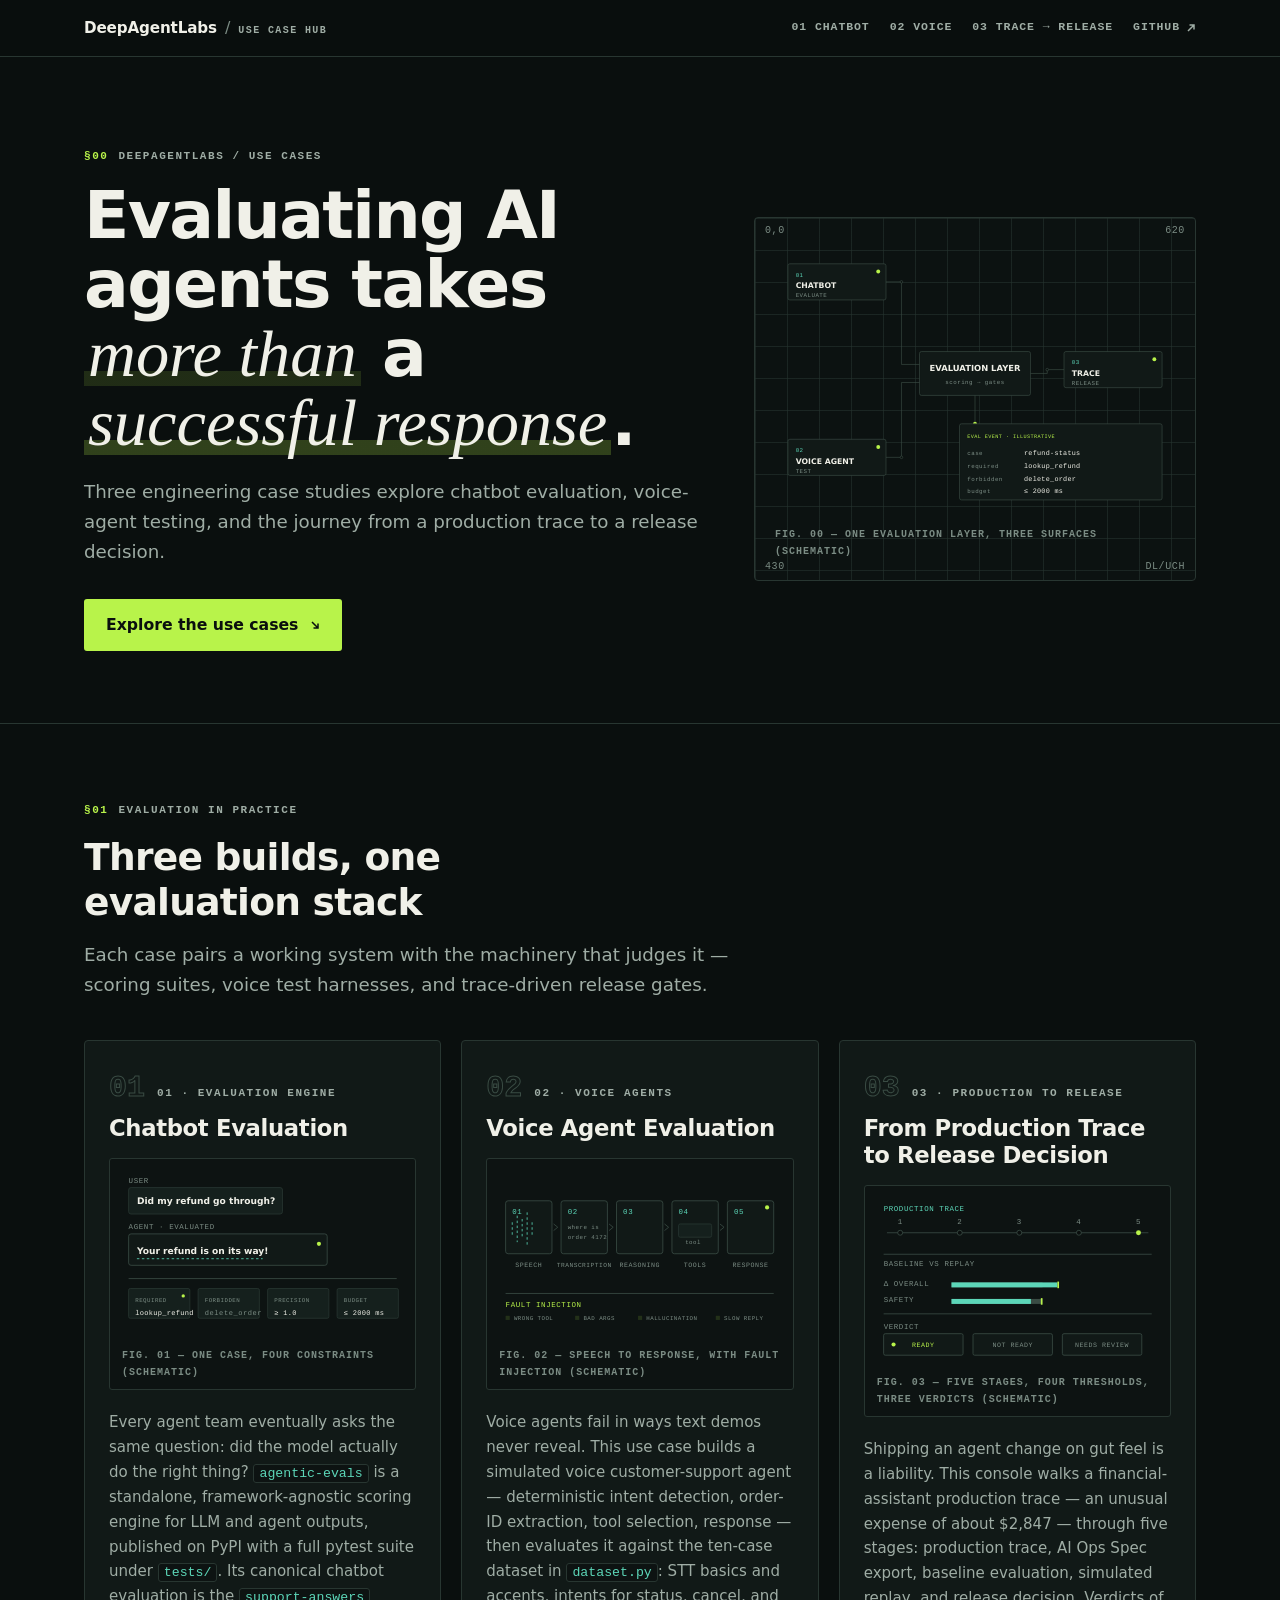
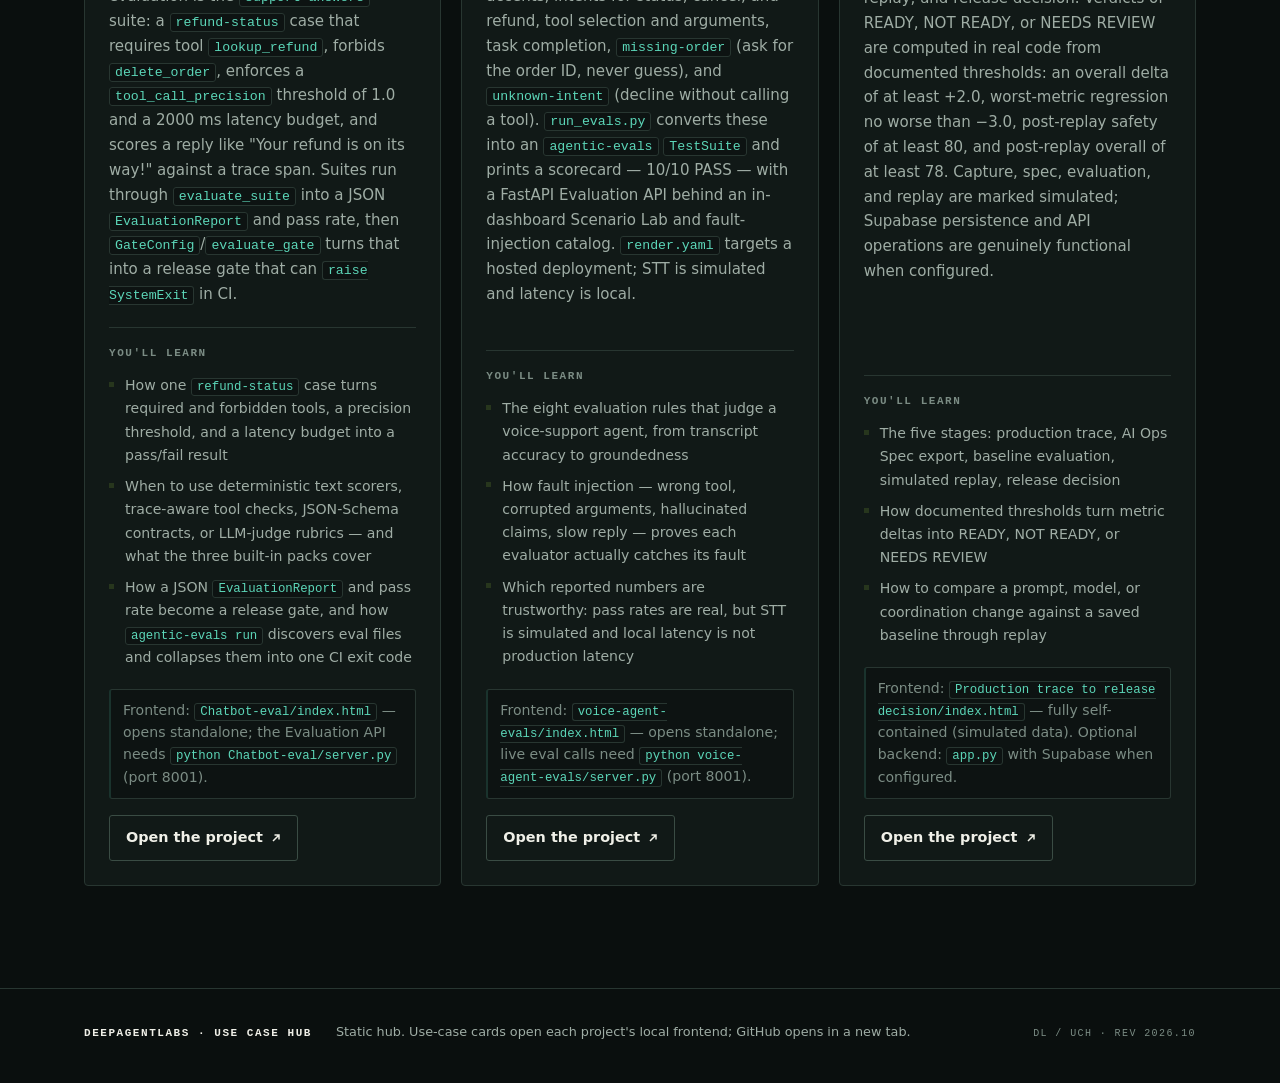
==== index.html @ 23aac823 "Add central use case hub" ====
<!DOCTYPE html>
<html lang="en">
<head>
<!-- ============================================================
     URL CONFIGURATION — single source of truth for card hrefs.
     All three CTAs are RELATIVE links to project frontends in this
     repository (same origin, so no target="_blank" / rel on them).
     To re-point a card, edit the matching href in the <article>
     below and give each CTA a unique aria-label.
     ------------------------------------------------------------
     uc-01 · Chatbot Evaluation
       href: Chatbot-eval/index.html
       Status: VERIFIED on disk 2026-10-22
       Frontend: static file; loads config.js and calls an Evaluation
       API at http://127.0.0.1:8001 — without the backend
       (Chatbot-eval/server.py) it shows an "Evaluation API
       unreachable" banner, but the page is viewable statically.
     uc-02 · Voice Agent Evaluation
       href: voice-agent-evals/index.html
       Status: VERIFIED on disk 2026-10-22
       Frontend: static file, same pattern as uc-01; backend is
       voice-agent-evals/server.py (port 8001) for live eval calls.
     uc-03 · From Production Trace to Release Decision
       href: Production%20trace%20to%20release%20decision/index.html
             (folder name contains spaces — URL-encoded; literal
             folder on disk: "Production trace to release decision")
       Status: VERIFIED on disk 2026-10-22
       Frontend: fully self-contained single file (inline CSS/JS,
       simulated data client-side). Optional backend: app.py
       (Supabase-backed) when configured.
     ============================================================ -->
<meta charset="UTF-8">
<meta name="viewport" content="width=device-width, initial-scale=1.0">
<meta name="description" content="DeepAgentLabs Use Case Hub — three engineering case studies on chatbot evaluation, voice-agent testing, and turning a production trace into a release decision.">
<title>DeepAgentLabs · Use Case Hub</title>
<link rel="stylesheet" href="styles.css">
</head>
<body>

<a class="skip-link" href="#use-cases">Skip to use cases</a>

<header class="site-header">
  <div class="wrap header-inner">
    <p class="brand">
      <span class="brand-name">DeepAgentLabs</span>
      <span class="brand-sep" aria-hidden="true">/</span>
      <span class="brand-sub">Use Case Hub</span>
    </p>
    <nav class="site-nav" aria-label="Primary">
      <ul class="nav-list nav-list--wide">
        <li><a class="nav-link" href="#uc-01">01 Chatbot</a></li>
        <li><a class="nav-link" href="#uc-02">02 Voice</a></li>
        <li><a class="nav-link" href="#uc-03">03 Trace → Release</a></li>
        <li>
          <a class="nav-link nav-link--ext"
             href="https://github.com/Aryaman431/agentic-evals"
             target="_blank"
             rel="noopener noreferrer"
             aria-label="agentic-evals on GitHub — opens in a new tab">GitHub<svg class="arrow arrow--ur" width="10" height="10" viewBox="0 0 10 10" aria-hidden="true" focusable="false"><path d="M2 8 L8 2 M3.5 2 H8 V6.5" fill="none" stroke="currentColor" stroke-width="1.5"/></svg></a>
        </li>
      </ul>
      <details class="nav-disclosure">
        <summary class="nav-summary">Menu<svg class="chevron" width="10" height="10" viewBox="0 0 10 10" aria-hidden="true" focusable="false"><path d="M2 3.5 L5 6.5 L8 3.5" fill="none" stroke="currentColor" stroke-width="1.5" stroke-linecap="round" stroke-linejoin="round"/></svg></summary>
        <ul class="nav-list nav-list--drawer">
          <li><a href="#uc-01">01 Chatbot Evaluation</a></li>
          <li><a href="#uc-02">02 Voice Agent Evaluation</a></li>
          <li><a href="#uc-03">03 From Production Trace to Release Decision</a></li>
          <li>
            <a href="https://github.com/Aryaman431/agentic-evals"
               target="_blank"
               rel="noopener noreferrer"
               aria-label="agentic-evals on GitHub — opens in a new tab">GitHub<svg class="arrow arrow--ur" width="10" height="10" viewBox="0 0 10 10" aria-hidden="true" focusable="false"><path d="M2 8 L8 2 M3.5 2 H8 V6.5" fill="none" stroke="currentColor" stroke-width="1.5"/></svg></a>
          </li>
        </ul>
      </details>
    </nav>
  </div>
</header>

<main id="main">

  <section class="hero" aria-labelledby="hero-heading">
    <div class="wrap hero-grid">

      <div class="hero-copy">
        <p class="eyebrow"><span class="eyebrow-mark" aria-hidden="true">§00</span>DeepAgentLabs / Use cases</p>
        <h1 id="hero-heading">Evaluating AI agents takes <em class="serif-em">more than</em> a <em class="serif-em serif-em--strong">successful response</em>.</h1>
        <p class="hero-lede">Three engineering case studies explore chatbot evaluation, voice-agent testing, and the journey from a production trace to a release decision.</p>
        <p class="hero-actions"><a class="btn" href="#use-cases">Explore the use cases<svg class="arrow arrow--dr" width="10" height="10" viewBox="0 0 10 10" aria-hidden="true" focusable="false"><path d="M2 2 L8 8 M8 3.5 V8 H3.5" fill="none" stroke="currentColor" stroke-width="1.5"/></svg></a></p>
      </div>

      <figure class="hero-visual">
        <span class="coord coord--tl" aria-hidden="true">0,0</span>
        <span class="coord coord--tr" aria-hidden="true">620</span>
        <span class="coord coord--bl" aria-hidden="true">430</span>
        <span class="coord coord--br" aria-hidden="true">DL/UCH</span>

        <svg class="diagram" viewBox="0 0 620 430" role="img" aria-labelledby="hero-svg-title hero-svg-desc" focusable="false">
          <title id="hero-svg-title">Evaluation architecture schematic</title>
          <desc id="hero-svg-desc">Three surfaces — chatbot evaluation, voice-agent testing, and trace-driven release — connect through a central evaluation layer that emits an illustrative evaluation event.</desc>

          <!-- stage 01 · chatbot -->
          <rect class="d-panel" x="20" y="40" width="152" height="56" rx="3"/>
          <text class="d-lbl d-lbl-mint" x="32" y="60">01</text>
          <text class="d-sans" x="32" y="78" font-size="12">CHATBOT</text>
          <text class="d-lbl" x="32" y="92">EVALUATE</text>
          <circle class="d-dot-lime" cx="160" cy="52" r="3"/>

          <!-- stage 02 · voice -->
          <rect class="d-panel" x="20" y="312" width="152" height="56" rx="3"/>
          <text class="d-lbl d-lbl-mint" x="32" y="332">02</text>
          <text class="d-sans" x="32" y="350" font-size="12">VOICE AGENT</text>
          <text class="d-lbl" x="32" y="364">TEST</text>
          <circle class="d-dot-lime" cx="160" cy="324" r="3"/>

          <!-- stage 03 · trace -->
          <rect class="d-panel" x="448" y="176" width="152" height="56" rx="3"/>
          <text class="d-lbl d-lbl-mint" x="460" y="196">03</text>
          <text class="d-sans" x="460" y="214" font-size="12">TRACE</text>
          <text class="d-lbl" x="460" y="228">RELEASE</text>
          <circle class="d-dot-lime" cx="588" cy="188" r="3"/>

          <!-- central evaluation layer -->
          <rect class="d-panel" x="224" y="176" width="172" height="68" rx="3"/>
          <text class="d-sans" x="310" y="206" font-size="13" text-anchor="middle">EVALUATION LAYER</text>
          <text class="d-lbl" x="310" y="226" text-anchor="middle">scoring → gates</text>

          <!-- edges into the hub -->
          <path class="d-edge" d="M172 68 H196 V196 H224"/>
          <path class="d-edge" d="M172 340 H196 V224 H224"/>
          <path class="d-edge" d="M448 204 H422 V210 H396"/>
          <circle class="d-junction" cx="196" cy="68" r="2"/>
          <circle class="d-junction" cx="196" cy="340" r="2"/>
          <circle class="d-junction" cx="422" cy="204" r="2"/>

          <!-- hub → event -->
          <path class="d-edge" d="M310 244 V288"/>
          <circle class="d-dot-lime" cx="310" cy="288" r="3"/>

          <!-- illustrative eval event -->
          <rect class="d-panel" x="286" y="288" width="314" height="118" rx="3"/>
          <text class="d-lbl d-lbl-lime" x="298" y="310" style="font-size:8px">EVAL EVENT · ILLUSTRATIVE</text>
          <text class="d-lbl" x="298" y="336">case</text>
          <text class="d-lbl d-lbl-b" x="386" y="336">refund-status</text>
          <text class="d-lbl" x="298" y="356">required</text>
          <text class="d-lbl d-lbl-b" x="386" y="356">lookup_refund</text>
          <text class="d-lbl" x="298" y="376">forbidden</text>
          <text class="d-lbl d-lbl-b" x="386" y="376">delete_order</text>
          <text class="d-lbl" x="298" y="396">budget</text>
          <text class="d-lbl d-lbl-b" x="386" y="396">≤ 2000 ms</text>
        </svg>

        <figcaption class="fig-caption">Fig. 00 — one evaluation layer, three surfaces (schematic)</figcaption>
      </figure>

    </div>
  </section>

  <section id="use-cases" class="use-cases" aria-labelledby="use-cases-heading">
    <div class="wrap">

      <header class="section-head">
        <p class="eyebrow"><span class="eyebrow-mark" aria-hidden="true">§01</span>Evaluation in practice</p>
        <h2 id="use-cases-heading">Three builds, one evaluation stack</h2>
        <p class="section-intro">Each case pairs a working system with the machinery that judges it — scoring suites, voice test harnesses, and trace-driven release gates.</p>
      </header>

      <div class="case-grid">

        <article class="case case--01" id="uc-01">
          <div class="case-head">
            <span class="case-index" aria-hidden="true">01</span>
            <p class="case-cat">01 · Evaluation Engine</p>
          </div>
          <h3 class="case-title">Chatbot Evaluation</h3>

          <figure class="case-visual">
            <svg class="diagram" viewBox="0 0 340 200" role="img" aria-labelledby="uc01-svg-title uc01-svg-desc" focusable="false">
              <title id="uc01-svg-title">Chatbot evaluation case schematic</title>
              <desc id="uc01-svg-desc">A user asks about a refund; the evaluated reply is assessed against a required tool, a forbidden tool, a precision expectation, and a latency budget.</desc>

              <text class="d-lbl" x="8" y="14">USER</text>
              <rect class="d-panel-alt" x="8" y="20" width="186" height="32" rx="3"/>
              <text class="d-sans" x="18" y="40" font-size="11">Did my refund go through?</text>

              <text class="d-lbl" x="8" y="70">AGENT · EVALUATED</text>
              <rect class="d-panel" x="8" y="76" width="240" height="38" rx="3"/>
              <circle class="d-dot-lime" cx="238" cy="88" r="2.5"/>
              <text class="d-sans" x="18" y="100" font-size="11">Your refund is on its way!</text>
              <path class="d-dash" d="M18 106 H170"/>

              <path class="d-edge" d="M8 130 H332"/>

              <rect class="d-panel-alt" x="8" y="142" width="74" height="36" rx="2"/>
              <text class="d-lbl" x="16" y="158" style="font-size:7px">REQUIRED</text>
              <text class="d-lbl d-lbl-b" x="16" y="174" style="font-size:8.5px">lookup_refund</text>
              <circle class="d-dot-lime" cx="74" cy="151" r="2"/>

              <rect class="d-panel-alt" x="92" y="142" width="74" height="36" rx="2"/>
              <text class="d-lbl" x="100" y="158" style="font-size:7px">FORBIDDEN</text>
              <text class="d-lbl" x="100" y="174" style="font-size:8.5px">delete_order</text>

              <rect class="d-panel-alt" x="176" y="142" width="74" height="36" rx="2"/>
              <text class="d-lbl" x="184" y="158" style="font-size:7px">PRECISION</text>
              <text class="d-lbl d-lbl-b" x="184" y="174" style="font-size:8.5px">≥ 1.0</text>

              <rect class="d-panel-alt" x="260" y="142" width="74" height="36" rx="2"/>
              <text class="d-lbl" x="268" y="158" style="font-size:7px">BUDGET</text>
              <text class="d-lbl d-lbl-b" x="268" y="174" style="font-size:8.5px">≤ 2000 ms</text>
            </svg>
            <figcaption class="fig-caption">Fig. 01 — one case, four constraints (schematic)</figcaption>
          </figure>

          <p class="case-body">
            Every agent team eventually asks the same question: did the model actually
            do the right thing? <code>agentic-evals</code> is a standalone,
            framework-agnostic scoring engine for LLM and agent outputs, published on
            PyPI with a full pytest suite under <code>tests/</code>. Its canonical
            chatbot evaluation is the <code>support-answers</code> suite: a
            <code>refund-status</code> case that requires tool
            <code>lookup_refund</code>, forbids <code>delete_order</code>, enforces a
            <code>tool_call_precision</code> threshold of 1.0 and a 2000 ms latency
            budget, and scores a reply like "Your refund is on its way!"
            against a trace span. Suites run through <code>evaluate_suite</code> into a
            JSON <code>EvaluationReport</code> and pass rate, then
            <code>GateConfig</code>/<code>evaluate_gate</code> turns that into a release
            gate that can <code>raise SystemExit</code> in CI.
          </p>

          <div class="case-learn">
            <h4>You'll learn</h4>
            <ul>
              <li>How one <code>refund-status</code> case turns required and forbidden tools, a precision threshold, and a latency budget into a pass/fail result</li>
              <li>When to use deterministic text scorers, trace-aware tool checks, JSON-Schema contracts, or LLM-judge rubrics — and what the three built-in packs cover</li>
              <li>How a JSON <code>EvaluationReport</code> and pass rate become a release gate, and how <code>agentic-evals run</code> discovers eval files and collapses them into one CI exit code</li>
            </ul>
          </div>

          <p class="case-run">Frontend: <code>Chatbot-eval/index.html</code> — opens standalone; the Evaluation API needs <code>python Chatbot-eval/server.py</code> (port 8001).</p>

          <p class="case-cta-row">
            <a class="case-cta"
               href="Chatbot-eval/index.html"
               aria-label="Open use case 01: Chatbot Evaluation project">Open the project<svg class="arrow arrow--ur" width="10" height="10" viewBox="0 0 10 10" aria-hidden="true" focusable="false"><path d="M2 8 L8 2 M3.5 2 H8 V6.5" fill="none" stroke="currentColor" stroke-width="1.5"/></svg></a>
          </p>
        </article>

        <article class="case case--02" id="uc-02">
          <div class="case-head">
            <span class="case-index" aria-hidden="true">02</span>
            <p class="case-cat">02 · Voice Agents</p>
          </div>
          <h3 class="case-title">Voice Agent Evaluation</h3>

          <figure class="case-visual">
            <svg class="diagram" viewBox="0 0 340 200" role="img" aria-labelledby="uc02-svg-title uc02-svg-desc" focusable="false">
              <title id="uc02-svg-title">Voice agent evaluation case schematic</title>
              <desc id="uc02-svg-desc">A five-stage pipeline — speech, transcription, reasoning, tools, response — paired with a fault-injection catalog of wrong tool, bad arguments, hallucination, and slow reply, proving each evaluator fires.</desc>

              <!-- stage boxes -->
              <rect class="d-panel" x="8" y="36" width="56" height="64" rx="3"/>
              <rect class="d-panel" x="75" y="36" width="56" height="64" rx="3"/>
              <rect class="d-panel" x="142" y="36" width="56" height="64" rx="3"/>
              <rect class="d-panel" x="209" y="36" width="56" height="64" rx="3"/>
              <rect class="d-panel" x="276" y="36" width="56" height="64" rx="3"/>

              <!-- stage indexes -->
              <text class="d-lbl d-lbl-mint" x="16" y="52">01</text>
              <text class="d-lbl d-lbl-mint" x="83" y="52">02</text>
              <text class="d-lbl d-lbl-mint" x="150" y="52">03</text>
              <text class="d-lbl d-lbl-mint" x="217" y="52">04</text>
              <text class="d-lbl d-lbl-mint" x="284" y="52">05</text>

              <!-- stage names -->
              <text class="d-lbl" x="36" y="116" style="font-size:8px" text-anchor="middle">SPEECH</text>
              <text class="d-lbl" x="103" y="116" style="font-size:7.5px" text-anchor="middle">TRANSCRIPTION</text>
              <text class="d-lbl" x="170" y="116" style="font-size:8px" text-anchor="middle">REASONING</text>
              <text class="d-lbl" x="237" y="116" style="font-size:8px" text-anchor="middle">TOOLS</text>
              <text class="d-lbl" x="304" y="116" style="font-size:8px" text-anchor="middle">RESPONSE</text>

              <!-- speech waveform -->
              <path class="d-dash" d="M16 62 V78"/>
              <path class="d-dash" d="M22 54 V86"/>
              <path class="d-dash" d="M28 58 V82"/>
              <path class="d-dash" d="M34 50 V90"/>
              <path class="d-dash" d="M40 62 V78"/>

              <!-- transcript excerpt -->
              <text class="d-lbl" x="83" y="70" style="font-size:7px">where is</text>
              <text class="d-lbl" x="83" y="82" style="font-size:7px">order 4172</text>

              <!-- tool call chip -->
              <rect class="d-panel-alt" x="217" y="64" width="40" height="16" rx="2"/>
              <text class="d-lbl" x="225" y="88" style="font-size:7px">tool</text>

              <!-- chevron edges -->
              <path class="d-edge" d="M66 64 L71 68 L66 72"/>
              <path class="d-edge" d="M133 64 L138 68 L133 72"/>
              <path class="d-edge" d="M200 64 L205 68 L200 72"/>
              <path class="d-edge" d="M267 64 L272 68 L267 72"/>

              <circle class="d-dot-lime" cx="324" cy="44" r="2.5"/>

              <!-- fault injection band -->
              <path class="d-edge" d="M8 148 H332"/>
              <text class="d-lbl d-lbl-lime" x="8" y="164">FAULT INJECTION</text>

              <rect class="d-tick" x="8" y="175" width="5" height="5"/>
              <text class="d-lbl" x="18" y="180" style="font-size:7px">WRONG TOOL</text>
              <rect class="d-tick" x="92" y="175" width="5" height="5"/>
              <text class="d-lbl" x="102" y="180" style="font-size:7px">BAD ARGS</text>
              <rect class="d-tick" x="168" y="175" width="5" height="5"/>
              <text class="d-lbl" x="178" y="180" style="font-size:7px">HALLUCINATION</text>
              <rect class="d-tick" x="262" y="175" width="5" height="5"/>
              <text class="d-lbl" x="272" y="180" style="font-size:7px">SLOW REPLY</text>
            </svg>
            <figcaption class="fig-caption">Fig. 02 — speech to response, with fault injection (schematic)</figcaption>
          </figure>

          <p class="case-body">
            Voice agents fail in ways text demos never reveal. This use case builds a
            simulated voice customer-support agent — deterministic intent detection,
            order-ID extraction, tool selection, response — then evaluates it against
            the ten-case dataset in <code>dataset.py</code>: STT basics and accents,
            intents for status, cancel, and refund, tool selection and arguments, task
            completion, <code>missing-order</code> (ask for the order ID, never guess),
            and <code>unknown-intent</code> (decline without calling a tool).
            <code>run_evals.py</code> converts these into an <code>agentic-evals</code>
            <code>TestSuite</code> and prints a scorecard — 10/10 PASS — with a FastAPI
            Evaluation API behind an in-dashboard Scenario Lab and fault-injection
            catalog. <code>render.yaml</code> targets a hosted deployment; STT is
            simulated and latency is local.
          </p>

          <div class="case-learn">
            <h4>You'll learn</h4>
            <ul>
              <li>The eight evaluation rules that judge a voice-support agent, from transcript accuracy to groundedness</li>
              <li>How fault injection — wrong tool, corrupted arguments, hallucinated claims, slow reply — proves each evaluator actually catches its fault</li>
              <li>Which reported numbers are trustworthy: pass rates are real, but STT is simulated and local latency is not production latency</li>
            </ul>
          </div>

          <p class="case-run">Frontend: <code>voice-agent-evals/index.html</code> — opens standalone; live eval calls need <code>python voice-agent-evals/server.py</code> (port 8001).</p>

          <p class="case-cta-row">
            <a class="case-cta"
               href="voice-agent-evals/index.html"
               aria-label="Open use case 02: Voice Agent Evaluation project">Open the project<svg class="arrow arrow--ur" width="10" height="10" viewBox="0 0 10 10" aria-hidden="true" focusable="false"><path d="M2 8 L8 2 M3.5 2 H8 V6.5" fill="none" stroke="currentColor" stroke-width="1.5"/></svg></a>
          </p>
        </article>

        <article class="case case--03" id="uc-03">
          <div class="case-head">
            <span class="case-index" aria-hidden="true">03</span>
            <p class="case-cat">03 · Production to Release</p>
          </div>
          <h3 class="case-title">From Production Trace to Release Decision</h3>

          <figure class="case-visual">
            <svg class="diagram" viewBox="0 0 340 200" role="img" aria-labelledby="uc03-svg-title uc03-svg-desc" focusable="false">
              <title id="uc03-svg-title">Trace-to-release case schematic</title>
              <desc id="uc03-svg-desc">A five-stage production trace timeline feeds a baseline-versus-replay metric comparison with threshold markers, resolving to ready, not ready, or needs review.</desc>

              <!-- band 1 · production trace -->
              <text class="d-lbl d-lbl-mint" x="8" y="16">PRODUCTION TRACE</text>
              <path class="d-edge" d="M12 42 H328"/>
              <circle class="d-junction" cx="28" cy="42" r="3"/>
              <circle class="d-junction" cx="100" cy="42" r="3"/>
              <circle class="d-junction" cx="172" cy="42" r="3"/>
              <circle class="d-junction" cx="244" cy="42" r="3"/>
              <circle class="d-dot-lime" cx="316" cy="42" r="3"/>
              <text class="d-lbl" x="28" y="32" text-anchor="middle">1</text>
              <text class="d-lbl" x="100" y="32" text-anchor="middle">2</text>
              <text class="d-lbl" x="172" y="32" text-anchor="middle">3</text>
              <text class="d-lbl" x="244" y="32" text-anchor="middle">4</text>
              <text class="d-lbl" x="316" y="32" text-anchor="middle">5</text>

              <path class="d-edge" d="M8 68 H332"/>

              <!-- band 2 · baseline vs replay -->
              <text class="d-lbl" x="8" y="82">BASELINE VS REPLAY</text>
              <text class="d-lbl" x="8" y="106">Δ OVERALL</text>
              <rect class="d-fill-strong" x="90" y="102" width="110" height="6"/>
              <rect class="d-dot-mint" x="90" y="102" width="128" height="6"/>
              <rect class="d-dot-lime" x="218" y="101" width="2" height="8"/>
              <text class="d-lbl" x="8" y="126">SAFETY</text>
              <rect class="d-fill-strong" x="90" y="122" width="110" height="6"/>
              <rect class="d-dot-mint" x="90" y="122" width="96" height="6"/>
              <rect class="d-dot-lime" x="198" y="121" width="2" height="8"/>

              <path class="d-edge" d="M8 140 H332"/>

              <!-- band 3 · verdict -->
              <text class="d-lbl" x="8" y="158">VERDICT</text>
              <rect class="d-panel" x="8" y="164" width="96" height="26" rx="2"/>
              <circle class="d-dot-lime" cx="20" cy="177" r="2.5"/>
              <text class="d-lbl d-lbl-lime" x="56" y="180" style="font-size:8px" text-anchor="middle">READY</text>
              <rect class="d-panel" x="116" y="164" width="96" height="26" rx="2"/>
              <text class="d-lbl" x="164" y="180" style="font-size:8px" text-anchor="middle">NOT READY</text>
              <rect class="d-panel" x="224" y="164" width="96" height="26" rx="2"/>
              <text class="d-lbl" x="272" y="180" style="font-size:8px" text-anchor="middle">NEEDS REVIEW</text>
            </svg>
            <figcaption class="fig-caption">Fig. 03 — five stages, four thresholds, three verdicts (schematic)</figcaption>
          </figure>

          <p class="case-body">
            Shipping an agent change on gut feel is a liability. This console walks a
            financial-assistant production trace — an unusual expense of about $2,847 —
            through five stages: production trace, AI Ops Spec export, baseline
            evaluation, simulated replay, and release decision. Verdicts of READY, NOT
            READY, or NEEDS REVIEW are computed in real code from documented
            thresholds: an overall delta of at least +2.0, worst-metric regression no
            worse than −3.0, post-replay safety of at least 80, and post-replay overall
            of at least 78. Capture, spec, evaluation, and replay are marked simulated;
            Supabase persistence and API operations are genuinely functional when
            configured.
          </p>

          <div class="case-learn">
            <h4>You'll learn</h4>
            <ul>
              <li>The five stages: production trace, AI Ops Spec export, baseline evaluation, simulated replay, release decision</li>
              <li>How documented thresholds turn metric deltas into READY, NOT READY, or NEEDS REVIEW</li>
              <li>How to compare a prompt, model, or coordination change against a saved baseline through replay</li>
            </ul>
          </div>

          <p class="case-run">Frontend: <code>Production trace to release decision/index.html</code> — fully self-contained (simulated data). Optional backend: <code>app.py</code> with Supabase when configured.</p>

          <p class="case-cta-row">
            <a class="case-cta"
               href="Production%20trace%20to%20release%20decision/index.html"
               aria-label="Open use case 03: From Production Trace to Release Decision project">Open the project<svg class="arrow arrow--ur" width="10" height="10" viewBox="0 0 10 10" aria-hidden="true" focusable="false"><path d="M2 8 L8 2 M3.5 2 H8 V6.5" fill="none" stroke="currentColor" stroke-width="1.5"/></svg></a>
          </p>
        </article>

      </div>
    </div>
  </section>

</main>

<footer class="site-footer">
  <div class="wrap footer-inner">
    <p class="footer-brand">DeepAgentLabs · Use Case Hub</p>
    <p class="footer-note">Static hub. Use-case cards open each project's local frontend; GitHub opens in a new tab.</p>
    <p class="footer-meta" aria-hidden="true">DL / UCH · REV 2026.10</p>
  </div>
</footer>

</body>
</html>
---- styles.css ----
/* ============================================================
   DeepAgentLabs · Use Case Hub — editorial dark stylesheet
   Deep charcoal near-black, acid-lime accents, mint/teal
   secondary, warm off-white type. No external assets, no CSS
   imports, no remote URLs. System sans + Georgia-class serif +
   system mono. Companion page is zero-JavaScript.
   ============================================================ */

:root {
  --bg:            #0A0F0E;
  --bg-raised:     #0D1312;
  --surface:       #111917;
  --surface-2:     #15201D;
  --border:        #283631;
  --border-strong: #3A4C44;
  --grid-line:     rgba(40, 54, 49, 0.55);
  --text:          #F0F0E8;
  --text-muted:    #9FADA5;
  --text-dim:      #7B8C84;
  --lime:          #B8F34A;
  --lime-strong:   #C8FF5E;
  --lime-soft:     rgba(184, 243, 74, 0.22);
  --lime-dim:      rgba(184, 243, 74, 0.13);
  --mint:          #5CD6B8;
  --mint-dim:      rgba(92, 214, 184, 0.16);
  --ink:           #0A0F0E;

  --font-sans:  system-ui, -apple-system, "Segoe UI", Roboto, "Helvetica Neue", Arial, sans-serif;
  --font-serif: Georgia, "Times New Roman", Times, serif;
  --font-mono:  ui-monospace, "Cascadia Mono", "Cascadia Code", "SF Mono", Menlo, Consolas, "Liberation Mono", monospace;

  --fs-display:    clamp(2.35rem, 1.55rem + 3.4vw, 4.15rem);
  --fs-h2:         clamp(1.55rem, 1.25rem + 1.5vw, 2.35rem);
  --fs-h3:         clamp(1.18rem, 1.08rem + 0.45vw, 1.42rem);
  --fs-lede:       clamp(1rem, 0.95rem + 0.24vw, 1.16rem);
  --fs-body:       1rem;
  --fs-small:      0.94rem;
  --fs-tiny:       0.88rem;
  --fs-label:      0.6875rem;
  --fs-micro:      0.625rem;
  --lh-display:    1.04;
  --lh-heading:    1.18;
  --lh-body:       1.65;
  --track-display: -0.025em;
  --track-label:   0.14em;

  --s-1: 4px;  --s-2: 8px;  --s-3: 12px; --s-4: 16px; --s-5: 20px;
  --s-6: 24px; --s-7: 32px; --s-8: 40px; --s-9: 56px; --s-10: 72px; --s-11: 96px;

  --wrap:           1160px;
  --header-h:       56px;
  --radius:         4px;
  --radius-sm:      3px;
  --hairline:       1px solid var(--border);
  --t-fast:         150ms ease;
  --t:              220ms ease;
  --anchor-offset:  76px;
}

/* ---------- Globals ---------- */

*,
*::before,
*::after { box-sizing: border-box; }

html { scroll-behavior: smooth; }

body {
  margin: 0;
  background: var(--bg);
  color: var(--text);
  font-family: var(--font-sans);
  font-size: var(--fs-body);
  line-height: var(--lh-body);
  -webkit-font-smoothing: antialiased;
  text-rendering: optimizeLegibility;
}

.wrap {
  width: 100%;
  max-width: var(--wrap);
  margin-inline: auto;
  padding-inline: var(--s-6);
}

:focus-visible {
  outline: 2px solid var(--lime);
  outline-offset: 3px;
  border-radius: 2px;
}

code {
  font-family: var(--font-mono);
  font-size: 0.88em;
  color: var(--mint);
  background: var(--bg-raised);
  border: var(--hairline);
  border-radius: var(--radius-sm);
  padding: 1px 5px;
}

#use-cases,
#uc-01,
#uc-02,
#uc-03 { scroll-margin-top: var(--anchor-offset); }

/* ---------- Skip link ---------- */

.skip-link {
  position: fixed;
  top: -64px;
  left: var(--s-3);
  z-index: 100;
  padding: 10px 16px;
  background: var(--lime);
  color: var(--ink);
  font-weight: 700;
  font-size: var(--fs-tiny);
  text-decoration: none;
  border-radius: var(--radius-sm);
  transition: top var(--t-fast);
}
.skip-link:focus,
.skip-link:focus-visible { top: var(--s-3); }

/* ---------- Header ---------- */

.site-header {
  position: sticky;
  top: 0;
  z-index: 50;
  background: rgba(10, 15, 14, 0.92);
  border-bottom: var(--hairline);
  -webkit-backdrop-filter: blur(6px);
  backdrop-filter: blur(6px);
}

.header-inner {
  display: flex;
  align-items: center;
  justify-content: space-between;
  gap: var(--s-4);
  min-height: var(--header-h);
}

.brand {
  margin: 0;
  display: inline-flex;
  align-items: baseline;
  gap: var(--s-2);
  white-space: nowrap;
}
.brand-name {
  font-weight: 700;
  font-size: 0.95rem;
  letter-spacing: -0.01em;
  color: var(--text);
}
.brand-sep { color: var(--text-dim); font-weight: 400; }
.brand-sub {
  font-family: var(--font-mono);
  font-size: var(--fs-micro);
  font-weight: 600;
  letter-spacing: var(--track-label);
  text-transform: uppercase;
  color: var(--text-muted);
}

.site-nav {
  display: flex;
  align-items: center;
}

.nav-list {
  display: flex;
  align-items: center;
  gap: var(--s-5);
  margin: 0;
  padding: 0;
  list-style: none;
}

.nav-link {
  display: inline-flex;
  align-items: center;
  gap: 6px;
  padding: 6px 0;
  font-family: var(--font-mono);
  font-size: 11.5px;
  font-weight: 600;
  letter-spacing: 0.08em;
  text-transform: uppercase;
  color: var(--text-muted);
  text-decoration: none;
  border-bottom: 1px solid transparent;
  transition: color var(--t-fast), border-color var(--t-fast);
}
.nav-link:hover,
.nav-link:focus-visible {
  color: var(--text);
  border-bottom-color: var(--lime);
}
.nav-link--ext .arrow { transition: transform var(--t-fast); }
.nav-link--ext:hover .arrow { transform: translate(2px, -2px); }

/* ---------- Mobile nav disclosure ---------- */

.nav-disclosure {
  display: none;
  position: relative;
}

.nav-summary {
  display: inline-flex;
  align-items: center;
  gap: var(--s-2);
  min-height: 36px;
  padding: 8px 14px;
  font-family: var(--font-mono);
  font-size: 11.5px;
  font-weight: 600;
  letter-spacing: 0.1em;
  text-transform: uppercase;
  color: var(--text-muted);
  background: transparent;
  border: 1px solid var(--border-strong);
  border-radius: 999px;
  cursor: pointer;
  list-style: none;
  transition: color var(--t-fast), border-color var(--t-fast);
}
.nav-summary::-webkit-details-marker { display: none; }
.nav-summary::marker { content: ""; }
.nav-summary:hover { color: var(--text); border-color: var(--lime); }

.chevron { transition: transform var(--t-fast); }
.nav-disclosure[open] .chevron { transform: rotate(180deg); }

.nav-list--drawer {
  position: absolute;
  top: calc(100% + 12px);
  right: 0;
  z-index: 60;
  display: block;
  min-width: 240px;
  max-width: min(300px, calc(100vw - 32px));
  margin: 0;
  padding: var(--s-1) 0;
  background: var(--bg-raised);
  border: var(--hairline);
  border-radius: var(--radius);
  list-style: none;
}
.nav-list--drawer li + li { border-top: var(--hairline); }
.nav-list--drawer a {
  display: flex;
  align-items: center;
  justify-content: space-between;
  gap: 10px;
  min-height: 44px;
  padding: 10px 16px;
  font-size: 0.95rem;
  color: var(--text);
  text-decoration: none;
  transition: color var(--t-fast);
}
.nav-list--drawer a:hover,
.nav-list--drawer a:focus-visible { color: var(--lime); }

/* ---------- Hero ---------- */

.hero {
  padding-block: clamp(56px, 7vw, 96px) clamp(40px, 6vw, 72px);
  border-bottom: var(--hairline);
}

.hero-grid {
  display: grid;
  grid-template-columns: 7fr 5fr;
  gap: clamp(32px, 4vw, 56px);
  align-items: center;
}

.eyebrow {
  margin: 0 0 var(--s-4);
  font-family: var(--font-mono);
  font-size: var(--fs-label);
  font-weight: 600;
  letter-spacing: var(--track-label);
  text-transform: uppercase;
  color: var(--text-muted);
}
.eyebrow-mark {
  margin-right: 10px;
  color: var(--lime);
}

.hero h1 {
  margin: 0 0 var(--s-5);
  max-width: 15ch;
  font-family: var(--font-sans);
  font-size: var(--fs-display);
  font-weight: 700;
  line-height: var(--lh-display);
  letter-spacing: var(--track-display);
  text-wrap: balance;
  color: var(--text);
}

.serif-em {
  font-family: var(--font-serif);
  font-style: italic;
  font-weight: 400;
  letter-spacing: 0;
  padding-inline: 0.06em;
  background: linear-gradient(transparent 74%, var(--lime-dim) 74%, var(--lime-dim) 94%, transparent 94%);
}
.serif-em--strong {
  background: linear-gradient(transparent 74%, var(--lime-soft) 74%, var(--lime-soft) 94%, transparent 94%);
}

.hero-lede {
  margin: 0;
  max-width: 56ch;
  font-size: var(--fs-lede);
  color: var(--text-muted);
}

.hero-actions { margin: var(--s-7) 0 0; }

/* The only solid-lime surface on the page. */
.btn {
  display: inline-flex;
  align-items: center;
  gap: 12px;
  padding: 13px 22px;
  min-height: 46px;
  background: var(--lime);
  color: var(--ink);
  font-family: var(--font-sans);
  font-size: 0.98rem;
  font-weight: 700;
  text-decoration: none;
  border-radius: 3px;
  transition: background var(--t);
}
.btn:hover { background: var(--lime-strong); }
.btn:hover .arrow--dr { transform: translate(2px, 2px); }
.btn:active { transform: translateY(1px); }

.arrow {
  display: inline-block;
  flex: none;
  transition: transform var(--t-fast);
}

/* ---------- Hero visual ---------- */

.hero-visual {
  position: relative;
  margin: 0;
  padding: 20px;
  background-color: rgba(17, 25, 23, 0.35);
  background-image:
    linear-gradient(var(--grid-line) 1px, transparent 1px),
    linear-gradient(90deg, var(--grid-line) 1px, transparent 1px);
  background-size: 32px 32px;
  border: var(--hairline);
  border-radius: var(--radius);
}

.coord {
  position: absolute;
  font-family: var(--font-mono);
  font-size: 10px;
  letter-spacing: 0.06em;
  color: var(--text-dim);
  pointer-events: none;
}
.coord--tl { top: 5px; left: 10px; }
.coord--tr { top: 5px; right: 10px; }
.coord--bl { bottom: 5px; left: 10px; }
.coord--br { bottom: 5px; right: 10px; }

/* ---------- Section head ---------- */

.use-cases {
  border-top: var(--hairline);
  margin-top: -1px; /* collapse with the hero's bottom hairline */
  padding: clamp(48px, 6vw, 80px) 0 clamp(64px, 8vw, 104px);
}

.section-head { margin-bottom: var(--s-8); }

.section-head h2 {
  margin: 0 0 var(--s-4);
  max-width: 24ch;
  font-size: var(--fs-h2);
  font-weight: 700;
  line-height: var(--lh-heading);
  letter-spacing: -0.02em;
  text-wrap: balance;
  color: var(--text);
}

.section-intro {
  margin: 0;
  max-width: 58ch;
  font-size: var(--fs-lede);
  color: var(--text-muted);
}

/* ---------- Case grid ---------- */

.case-grid {
  display: grid;
  grid-template-columns: repeat(3, minmax(0, 1fr));
  gap: var(--s-5);
}

.case {
  position: relative;
  display: flex;
  flex-direction: column;
  padding: var(--s-7) var(--s-6) var(--s-6);
  background: var(--surface);
  border: var(--hairline);
  border-radius: var(--radius);
  transition: border-color var(--t), background var(--t);
}

/* 2px lime top bar — scales in from the left on hover/focus. */
.case::before {
  content: "";
  position: absolute;
  top: 0;
  left: 0;
  right: 0;
  height: 2px;
  background: var(--lime);
  border-radius: var(--radius) var(--radius) 0 0;
  transform: scaleX(0);
  transform-origin: left;
  transition: transform var(--t);
}
.case:hover,
.case:focus-within {
  border-color: var(--border-strong);
  background: var(--surface-2);
}
.case:hover::before,
.case:focus-within::before { transform: scaleX(1); }

.case-head {
  display: flex;
  align-items: baseline;
  gap: var(--s-3);
  margin-bottom: var(--s-3);
}

.case-index {
  font-family: var(--font-mono);
  font-size: 30px;
  font-weight: 700;
  line-height: 1;
  color: transparent;
  -webkit-text-stroke: 1px var(--border-strong);
  transition: -webkit-text-stroke-color var(--t);
}
.case:hover .case-index,
.case:focus-within .case-index { -webkit-text-stroke-color: var(--lime); }
@supports not (-webkit-text-stroke: 1px #000) {
  .case-index { color: var(--text-dim); }
}

.case-cat {
  margin: 0;
  font-family: var(--font-mono);
  font-size: var(--fs-label);
  font-weight: 600;
  letter-spacing: var(--track-label);
  text-transform: uppercase;
  color: var(--text-muted);
}

.case-title {
  margin: 0 0 var(--s-4);
  font-size: var(--fs-h3);
  font-weight: 700;
  line-height: var(--lh-heading);
  letter-spacing: -0.015em;
  text-wrap: balance;
  color: var(--text);
}

.case-visual {
  margin: 0 0 var(--s-5);
  padding: 12px 12px 8px;
  background: var(--bg-raised);
  border: var(--hairline);
  border-radius: var(--radius-sm);
}

.fig-caption {
  margin: var(--s-3) 0 0;
  font-family: var(--font-mono);
  font-size: var(--fs-micro);
  font-weight: 600;
  letter-spacing: 0.1em;
  text-transform: uppercase;
  color: var(--text-dim);
}

.case-body {
  margin: 0 0 var(--s-5);
  flex: 1;
  font-size: var(--fs-small);
  color: var(--text-muted);
}

.case-learn {
  margin: 0 0 var(--s-5);
  padding-top: var(--s-4);
  border-top: var(--hairline);
}
.case-learn h4 {
  margin: 0 0 var(--s-3);
  font-family: var(--font-mono);
  font-size: var(--fs-label);
  font-weight: 600;
  letter-spacing: var(--track-label);
  text-transform: uppercase;
  color: var(--text-dim);
}
.case-learn ul {
  margin: 0;
  padding: 0;
  list-style: none;
}
.case-learn li {
  position: relative;
  margin: 0 0 var(--s-2);
  padding-left: 16px;
  font-size: var(--fs-tiny);
  color: var(--text-muted);
}
.case-learn li:last-child { margin-bottom: 0; }
.case-learn li::before {
  content: "";
  position: absolute;
  left: 0;
  top: 0.55em;
  width: 5px;
  height: 5px;
  background: var(--lime-dim);
}

.case-cta-row { margin: 0; }

.case-cta {
  display: inline-flex;
  align-items: center;
  gap: 8px;
  padding: 10px 16px;
  background: transparent;
  border: 1px solid var(--border-strong);
  border-radius: 3px;
  color: var(--text);
  font-family: var(--font-sans);
  font-size: 0.9rem;
  font-weight: 600;
  text-decoration: none;
  transition: border-color var(--t-fast), color var(--t-fast);
}
.case-cta:hover {
  border-color: var(--lime);
  color: var(--lime);
}
.case-cta:hover .arrow--ur { transform: translate(2px, -2px); }

/* ---------- Run note (frontend vs backend) ---------- */

.case-run {
  margin: 0 0 var(--s-4);
  padding: 10px 12px;
  font-size: var(--fs-tiny);
  line-height: 1.55;
  color: var(--text-dim);
  background: var(--bg-raised);
  border: var(--hairline);
  border-left: 2px solid var(--mint-dim);
  border-radius: var(--radius-sm);
}

/* ---------- Footer ---------- */

.site-footer {
  padding: var(--s-7) 0 var(--s-8);
  border-top: var(--hairline);
}

.footer-inner {
  display: flex;
  flex-wrap: wrap;
  align-items: baseline;
  gap: var(--s-2) var(--s-6);
}

.footer-brand {
  margin: 0;
  font-family: var(--font-mono);
  font-size: var(--fs-label);
  font-weight: 600;
  letter-spacing: var(--track-label);
  text-transform: uppercase;
  color: var(--text);
}

.footer-note {
  margin: 0;
  font-size: 0.8rem;
  color: var(--text-muted);
}

.footer-meta {
  margin: 0 0 0 auto;
  font-family: var(--font-mono);
  font-size: var(--fs-micro);
  letter-spacing: var(--track-label);
  text-transform: uppercase;
  color: var(--text-dim);
}

/* ---------- Shared SVG diagram classes ---------- */

.diagram {
  display: block;
  width: 100%;
  height: auto;
  text-rendering: geometricPrecision;
}
.d-panel    { fill: var(--surface);    stroke: var(--border-strong); stroke-width: 1; }
.d-panel-alt{ fill: var(--surface-2);  stroke: var(--border);        stroke-width: 1; }
.d-edge     { fill: none; stroke: var(--border-strong); stroke-width: 1; }
.d-dash     { fill: none; stroke: var(--mint); stroke-width: 1; stroke-dasharray: 3 3; }
.d-dot-lime { fill: var(--lime); }
.d-dot-mint { fill: var(--mint); }
.d-junction { fill: var(--bg); stroke: var(--border-strong); stroke-width: 1; }
.d-tick     { fill: var(--lime-dim); }
.d-fill-strong { fill: var(--border-strong); }
.d-lbl      { font-family: var(--font-mono); font-size: 9px; letter-spacing: 0.08em; fill: var(--text-dim); }
.d-lbl-b    { fill: var(--text); font-size: 10.5px; letter-spacing: 0.04em; }
.d-lbl-lime { fill: var(--lime); }
.d-lbl-mint { fill: var(--mint); }
.d-sans     { font-family: var(--font-sans); font-weight: 700; fill: var(--text); }

/* ---------- Responsive: 3 → 2 → 1 columns ---------- */

@media (max-width: 1024px) {
  .case-grid { grid-template-columns: repeat(2, minmax(0, 1fr)); }
  .case--03 { grid-column: 1 / -1; }
}

@media (max-width: 860px) {
  .nav-list--wide { display: none; }
  .nav-disclosure { display: block; }
  .hero-grid { grid-template-columns: 1fr; }
  .hero h1 { max-width: 100%; }
  .hero-visual { max-width: 620px; }
}

@media (max-width: 640px) {
  .wrap { padding-inline: var(--s-4); }
  .hero { padding-block: var(--s-9) var(--s-8); }
  .use-cases { padding-block: var(--s-8) var(--s-9); }
  .case-grid { grid-template-columns: 1fr; }
  .case--03 { grid-column: auto; }
}

@media (max-width: 480px) {
  .coord { display: none; }
  .hero-visual { padding: 12px; }
  .case-index { font-size: 24px; }
}

/* ---------- Reduced motion ---------- */

@media (prefers-reduced-motion: reduce) {
  html { scroll-behavior: auto; }
  *,
  *::before,
  *::after {
    animation-duration: 0.01ms !important;
    animation-iteration-count: 1 !important;
    transition-duration: 0.01ms !important;
    scroll-behavior: auto !important;
  }
}
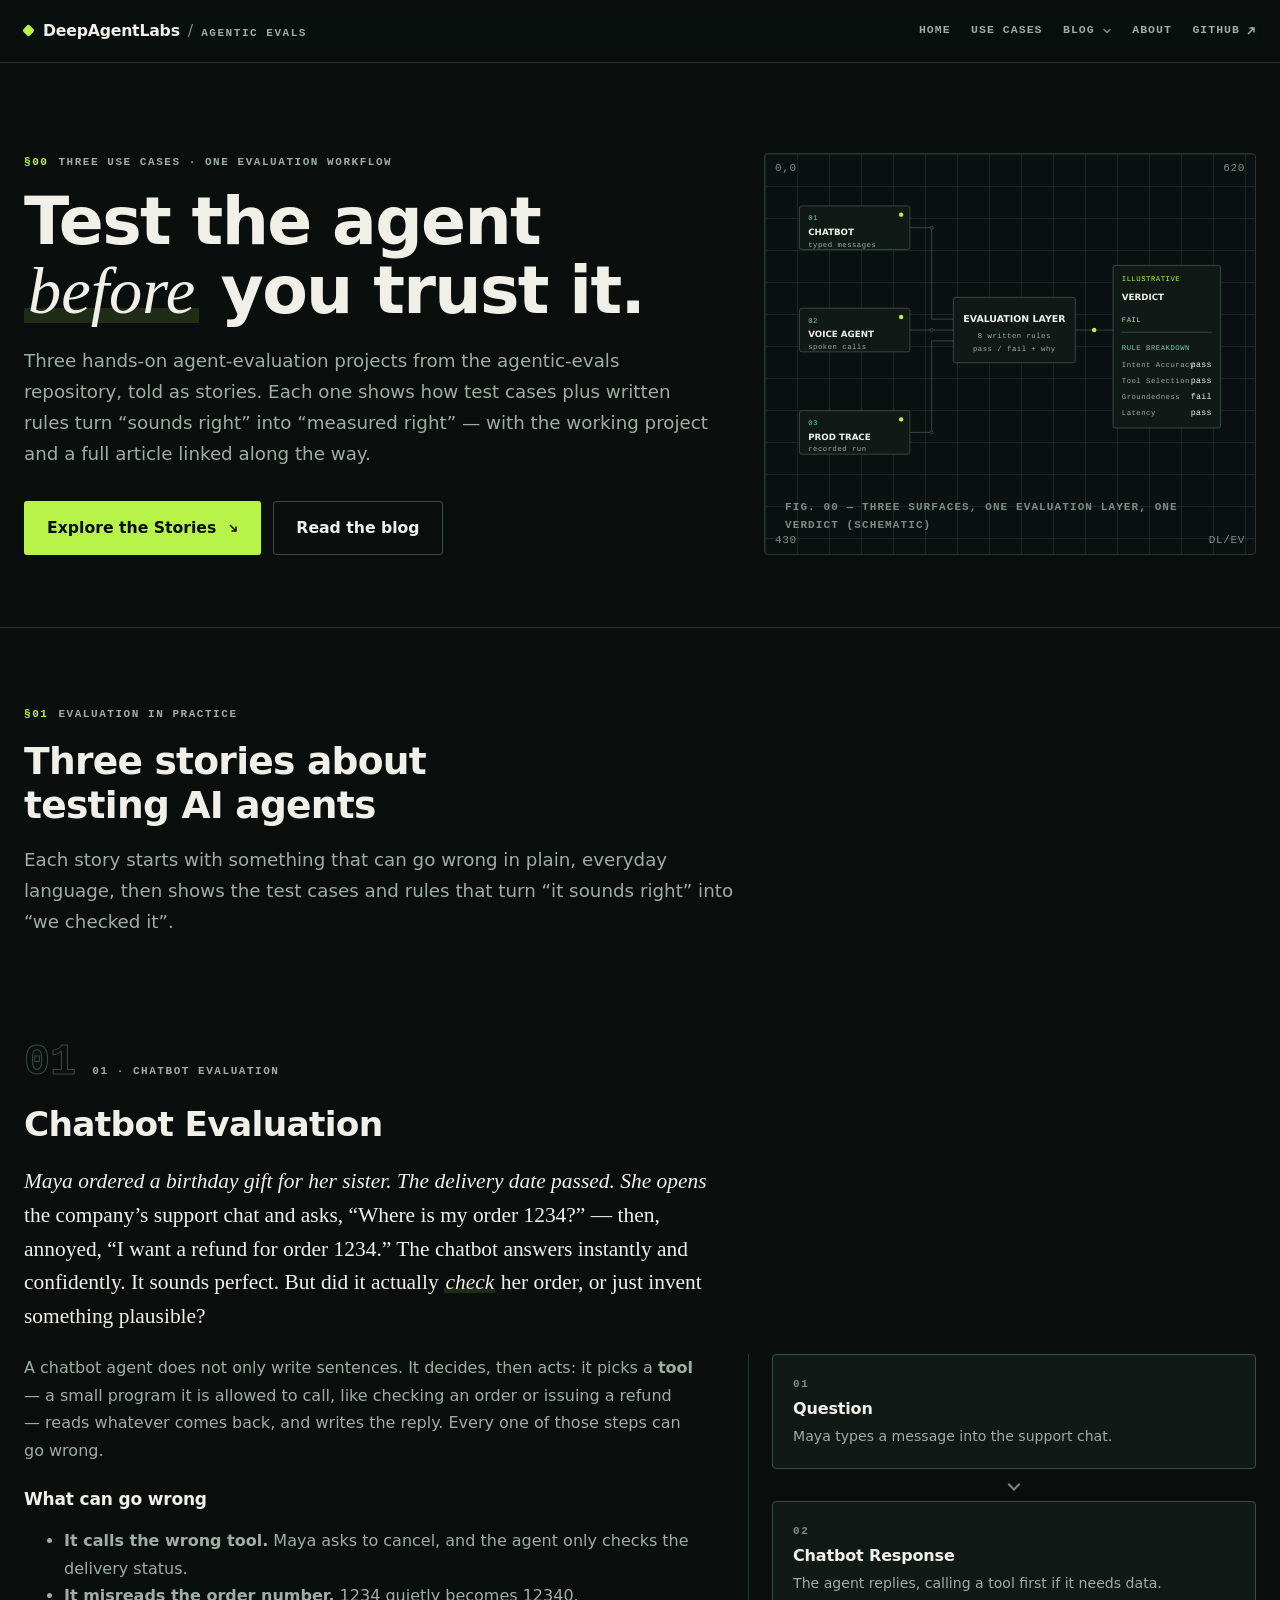
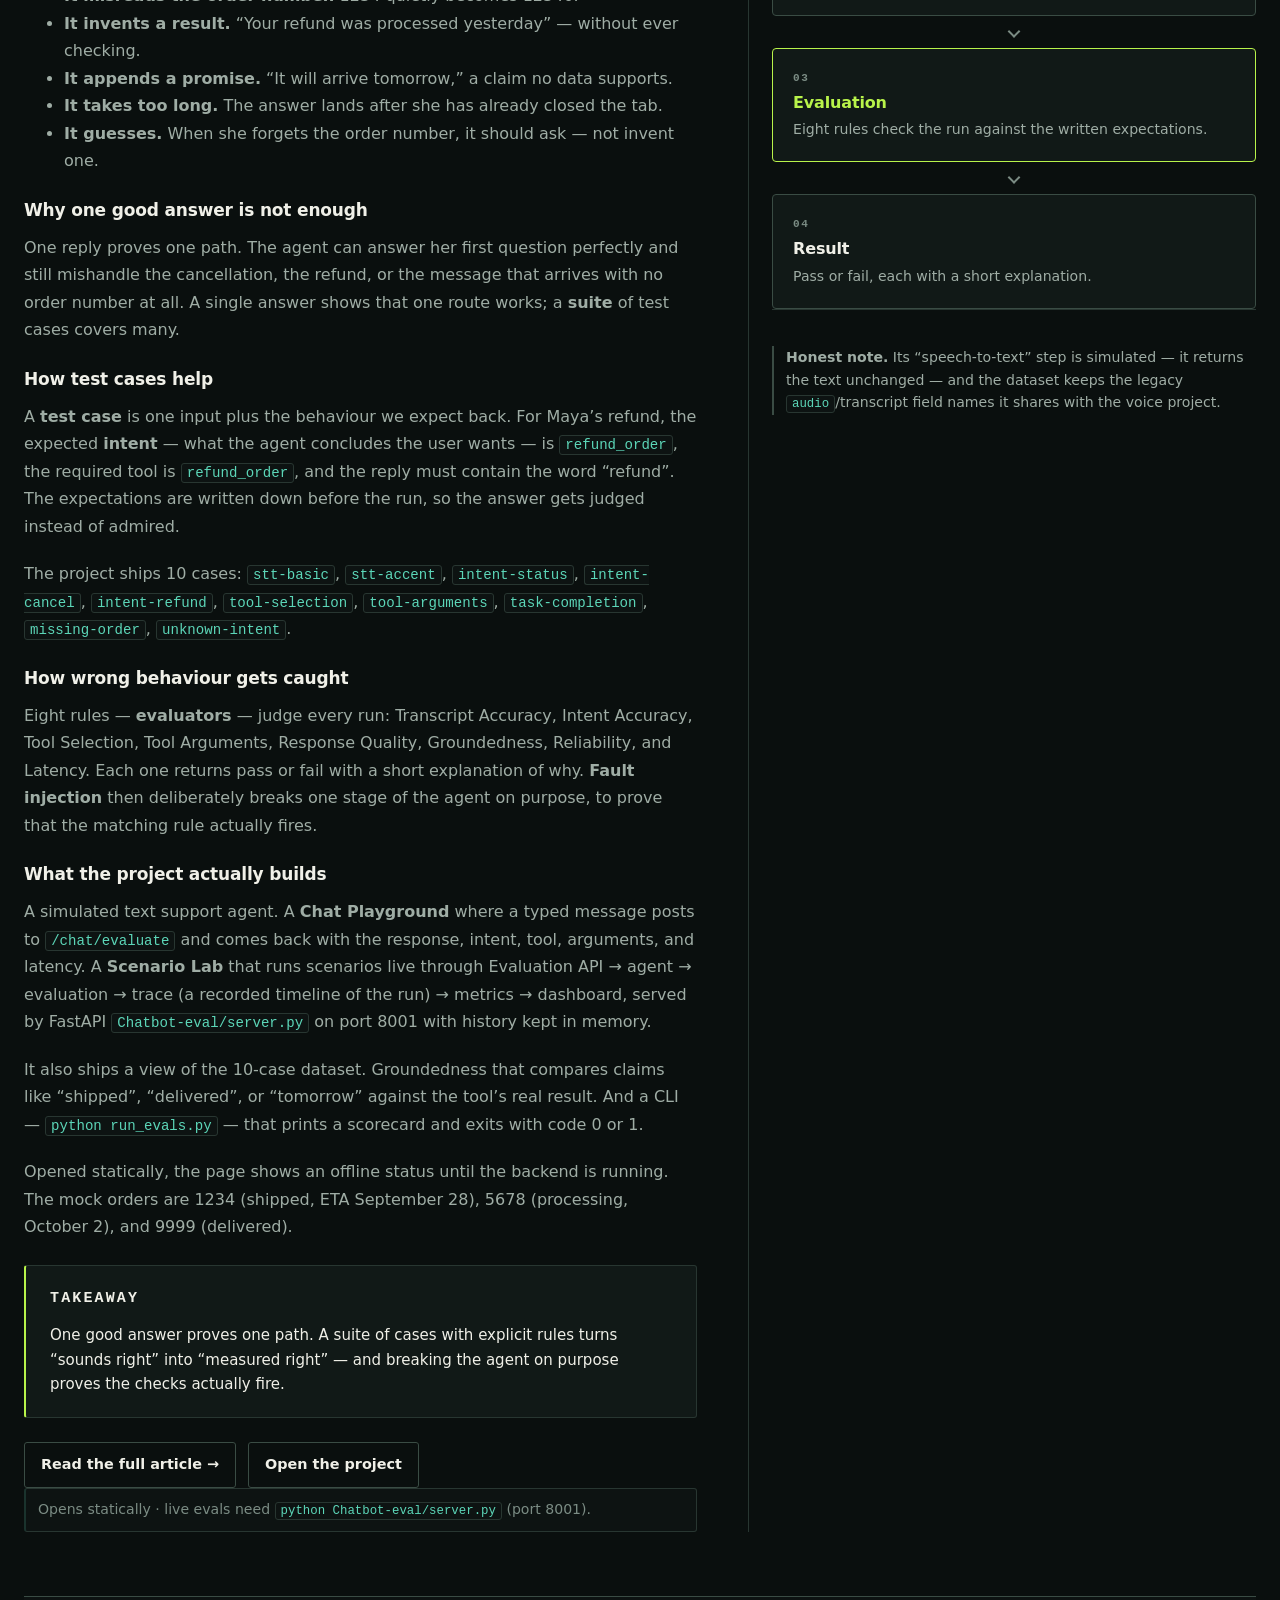
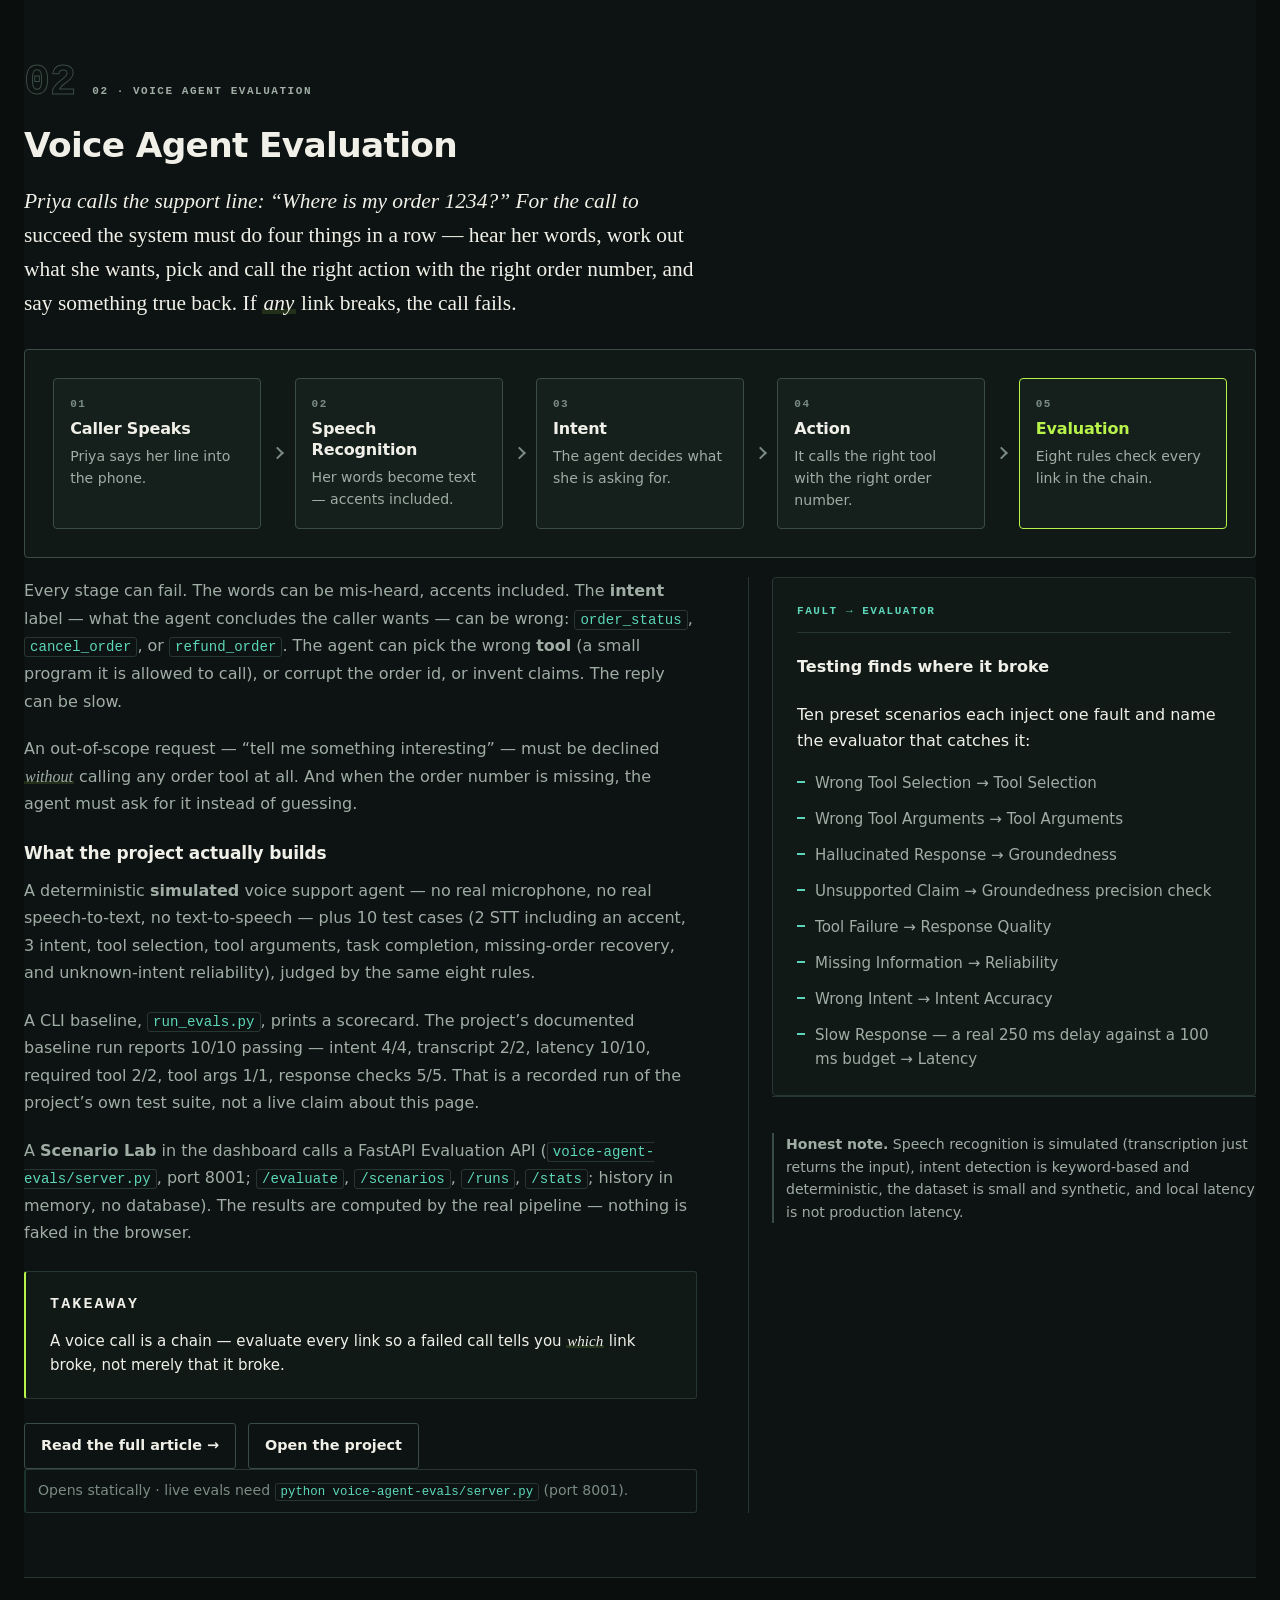
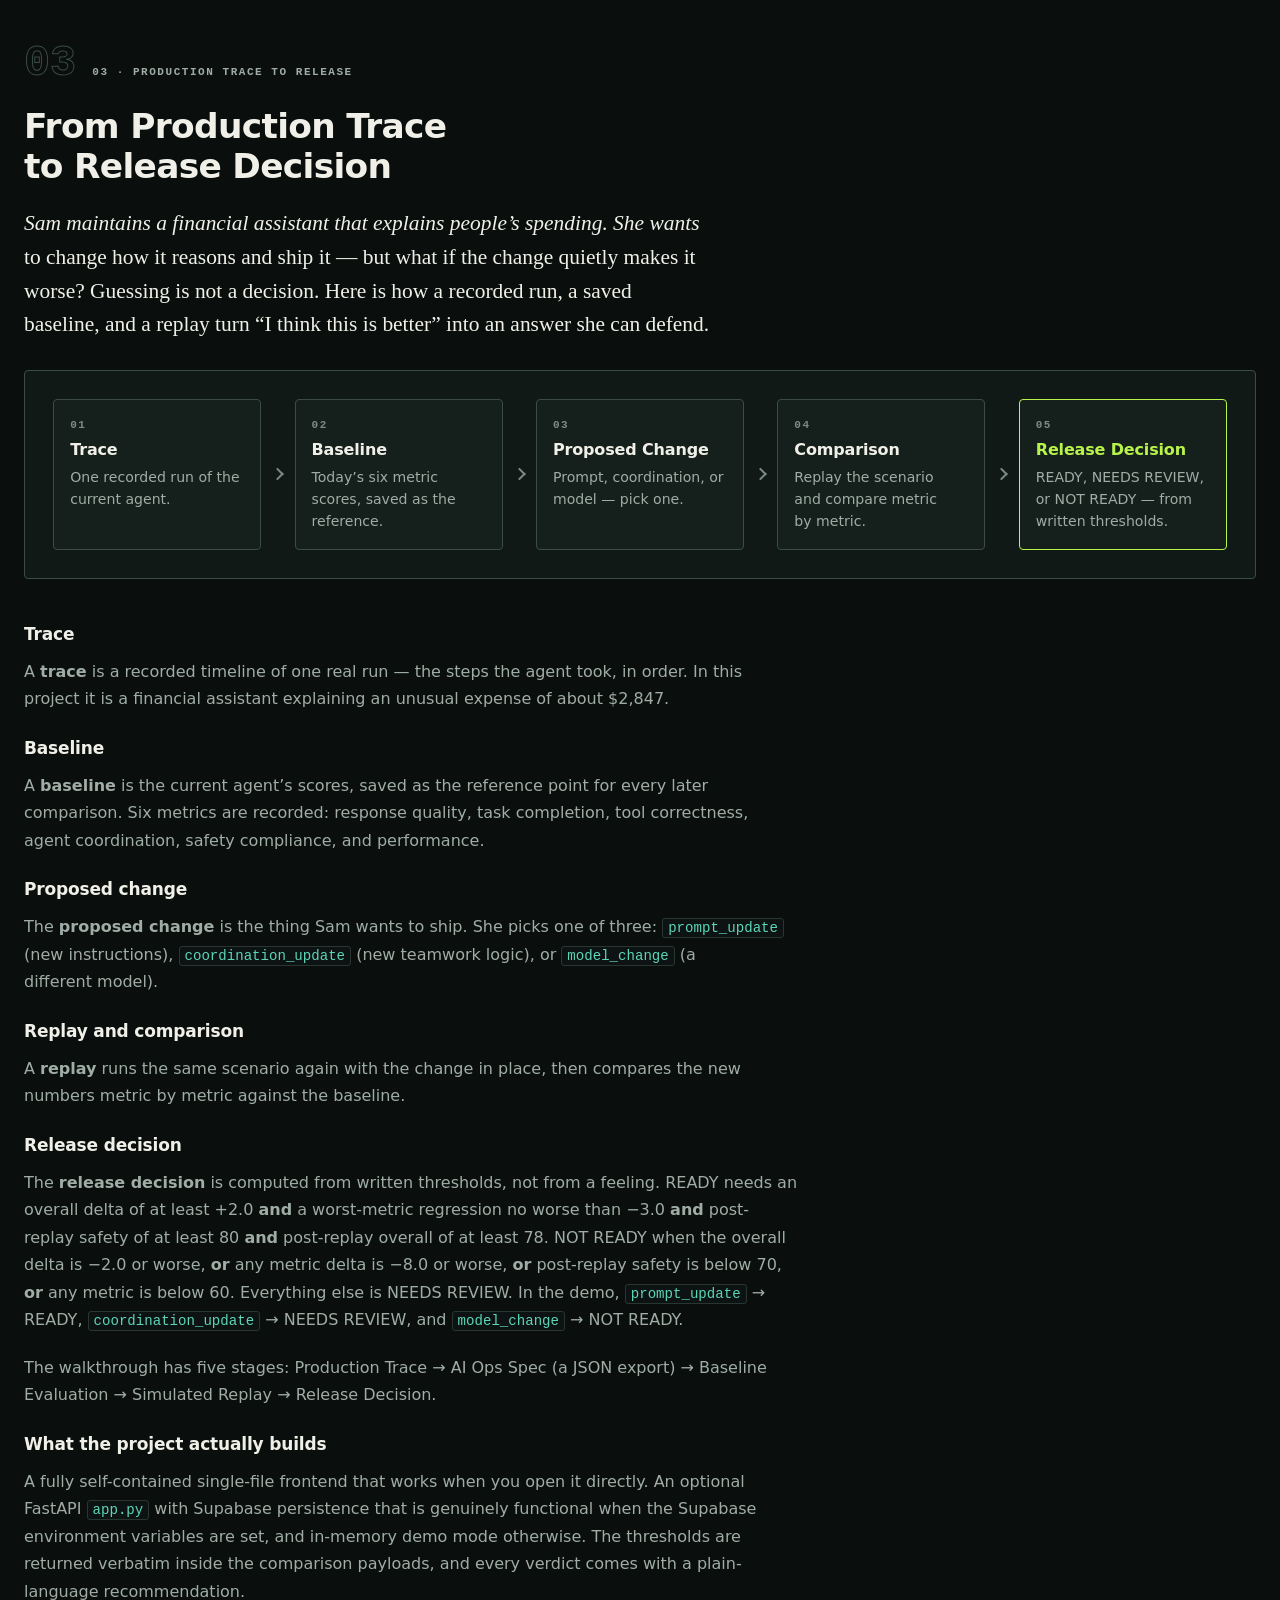
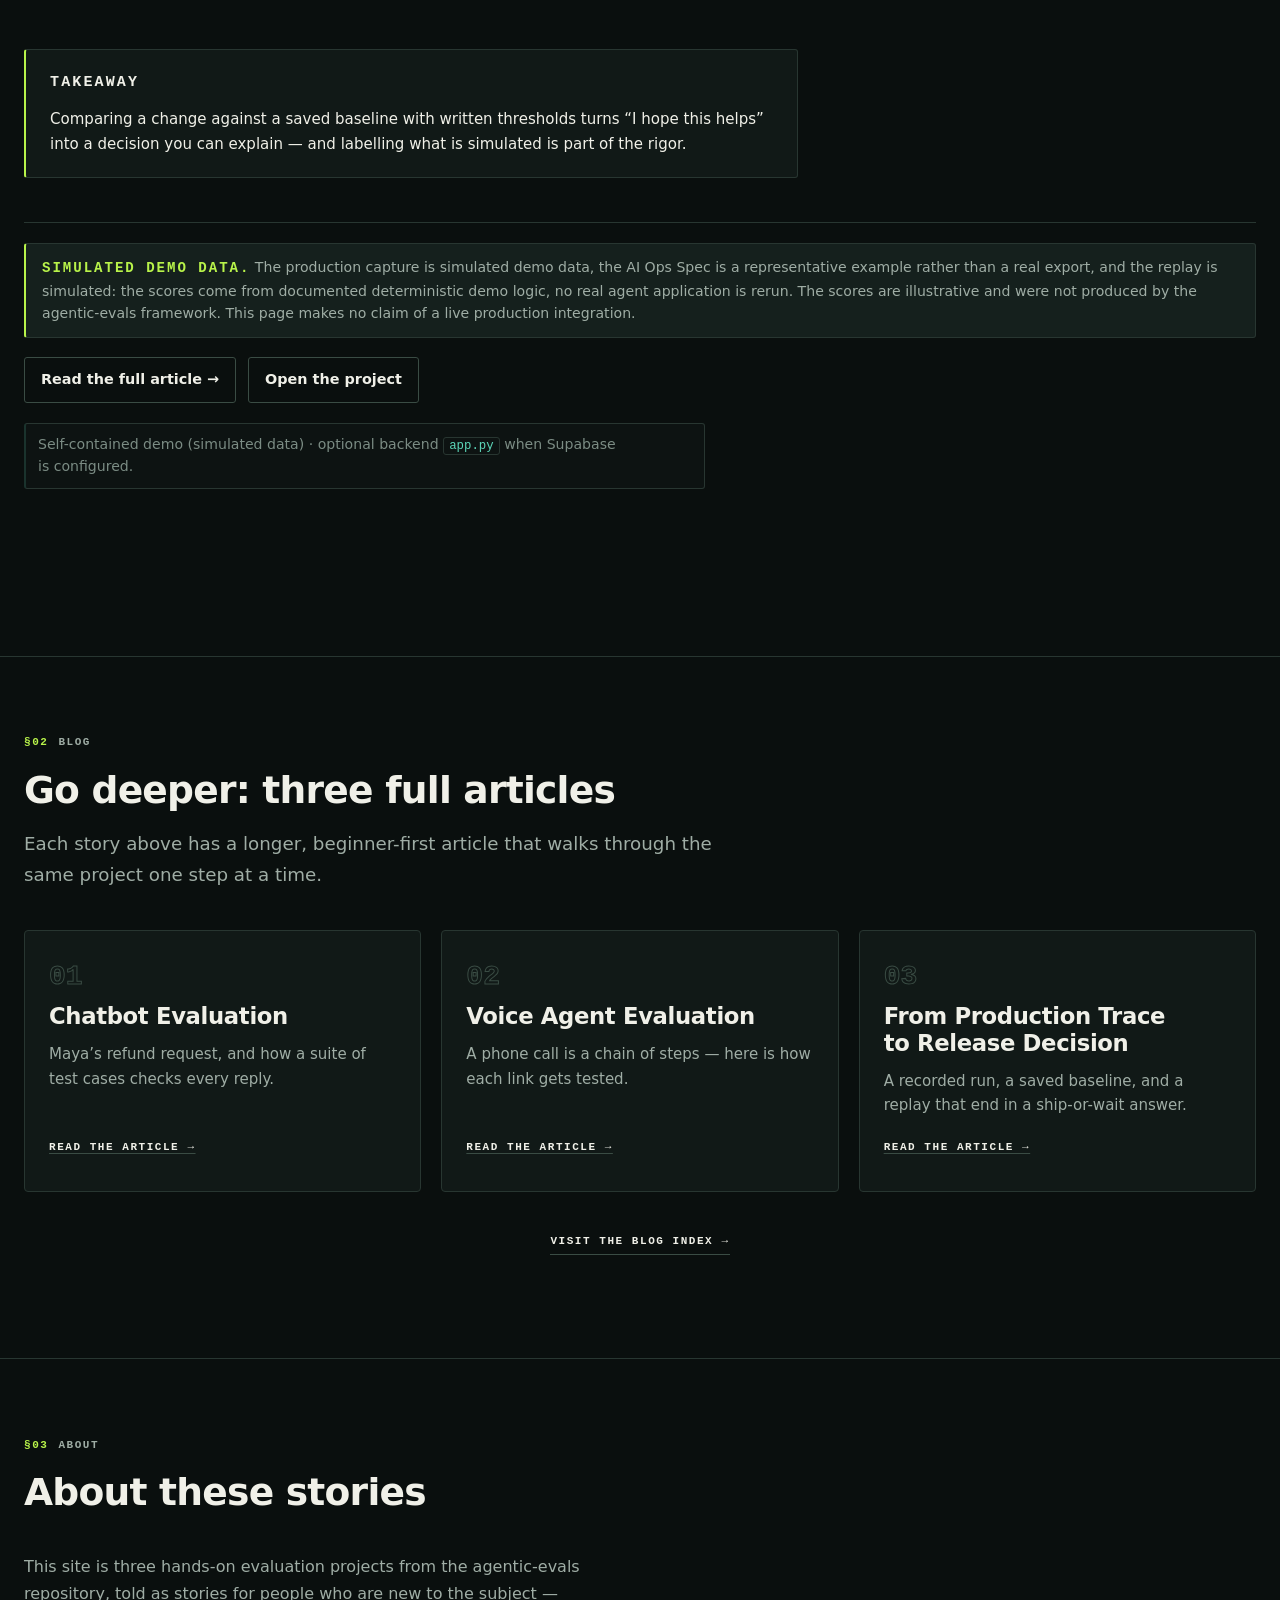
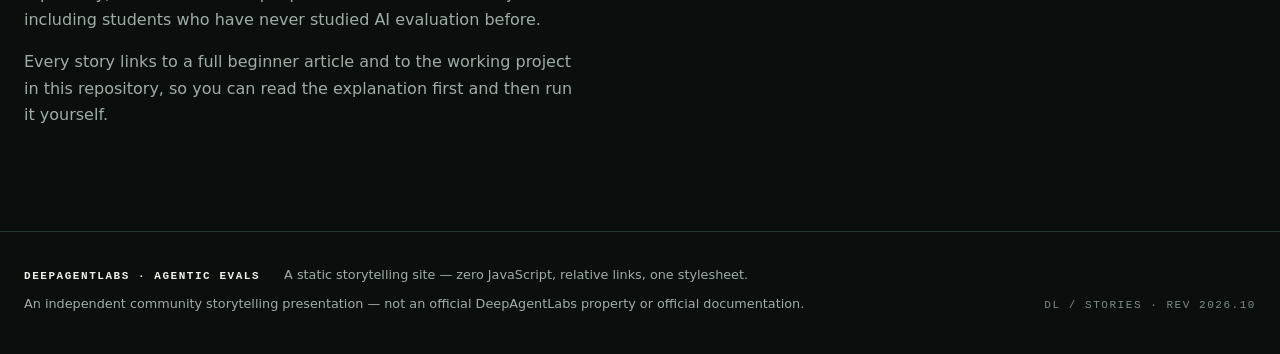
==== commit 33b17852: "Snapshot use case work in progress before upstream integration" ====
--- a/index.html
+++ b/index.html
@@ -2,450 +2,747 @@
 <html lang="en">
 <head>
 <!-- ============================================================
-     URL CONFIGURATION — single source of truth for card hrefs.
-     All three CTAs are RELATIVE links to project frontends in this
-     repository (same origin, so no target="_blank" / rel on them).
-     To re-point a card, edit the matching href in the <article>
-     below and give each CTA a unique aria-label.
+     URL MAP — single source of truth for every link on this page.
+     This page uses ZERO JavaScript: navigation is CSS anchors and
+     a native &lt;details&gt; drawer. All links are relative except GitHub.
      ------------------------------------------------------------
-     uc-01 · Chatbot Evaluation
-       href: Chatbot-eval/index.html
-       Status: VERIFIED on disk 2026-10-22
-       Frontend: static file; loads config.js and calls an Evaluation
-       API at http://127.0.0.1:8001 — without the backend
-       (Chatbot-eval/server.py) it shows an "Evaluation API
-       unreachable" banner, but the page is viewable statically.
-     uc-02 · Voice Agent Evaluation
-       href: voice-agent-evals/index.html
-       Status: VERIFIED on disk 2026-10-22
-       Frontend: static file, same pattern as uc-01; backend is
-       voice-agent-evals/server.py (port 8001) for live eval calls.
-     uc-03 · From Production Trace to Release Decision
-       href: Production%20trace%20to%20release%20decision/index.html
-             (folder name contains spaces — URL-encoded; literal
-             folder on disk: "Production trace to release decision")
-       Status: VERIFIED on disk 2026-10-22
-       Frontend: fully self-contained single file (inline CSS/JS,
-       simulated data client-side). Optional backend: app.py
-       (Supabase-backed) when configured.
+     NAV ANCHORS (same page)
+       Home       → index.html
+       Use Cases  → #use-cases   (the three stories)
+       Blog       → #blog
+       About      → #about
+       GitHub     → https://github.com/Aryaman431/agentic-evals
+                    (external · opens in a new tab · unique aria-label
+                     in the desktop list and in the mobile drawer)
+     ARTICLE LINKS (relative)
+       blog/chatbot-evaluation.html
+       blog/voice-agent-evaluation.html
+       blog/production-trace-release-decision.html
+       blog/index.html                      (blog index)
+     PROJECT LINKS (repo frontends, relative)
+       Chatbot-eval/index.html
+       voice-agent-evals/index.html
+       Production%20trace%20to%20release%20decision/index.html
+              (folder on disk: "Production trace to release decision"
+               — spaces are URL-encoded)
      ============================================================ -->
 <meta charset="UTF-8">
 <meta name="viewport" content="width=device-width, initial-scale=1.0">
-<meta name="description" content="DeepAgentLabs Use Case Hub — three engineering case studies on chatbot evaluation, voice-agent testing, and turning a production trace into a release decision.">
-<title>DeepAgentLabs · Use Case Hub</title>
+<meta name="description" content="A storytelling site about testing AI agents: three beginner-friendly stories on chatbot evaluation, voice-agent evaluation, and turning a production trace into a release decision.">
+<title>Agentic Evals · Stories of Testing AI Agents</title>
 <link rel="stylesheet" href="styles.css">
 </head>
 <body>
 
-<a class="skip-link" href="#use-cases">Skip to use cases</a>
+<a class="skip-link" href="#main">Skip to main content</a>
 
 <header class="site-header">
   <div class="wrap header-inner">
     <p class="brand">
       <span class="brand-name">DeepAgentLabs</span>
       <span class="brand-sep" aria-hidden="true">/</span>
-      <span class="brand-sub">Use Case Hub</span>
+      <span class="brand-sub">Agentic Evals</span>
     </p>
+
     <nav class="site-nav" aria-label="Primary">
+
+      <!-- desktop navigation -->
       <ul class="nav-list nav-list--wide">
-        <li><a class="nav-link" href="#uc-01">01 Chatbot</a></li>
-        <li><a class="nav-link" href="#uc-02">02 Voice</a></li>
-        <li><a class="nav-link" href="#uc-03">03 Trace → Release</a></li>
+        <li><a class="nav-link" href="index.html" aria-current="page">Home</a></li>
+        <li><a class="nav-link" href="#use-cases">Use Cases</a></li>
+        <li class="nav-item--has-sub">
+          <a class="nav-link nav-link--sub" href="#blog">Blog<svg class="chevron" width="10" height="10" viewBox="0 0 10 10" aria-hidden="true" focusable="false"><path d="M2 3.5 L5 6.5 L8 3.5" fill="none" stroke="currentColor" stroke-width="1.5" stroke-linecap="round" stroke-linejoin="round"/></svg></a>
+          <ul class="nav-sub-list">
+            <li><a class="nav-sub-link" href="blog/index.html">All posts</a></li>
+            <li><a class="nav-sub-link" href="blog/chatbot-evaluation.html">Chatbot Evaluation</a></li>
+            <li><a class="nav-sub-link" href="blog/voice-agent-evaluation.html">Voice Agent Evaluation</a></li>
+            <li><a class="nav-sub-link" href="blog/production-trace-release-decision.html">From Production Trace to Release Decision</a></li>
+          </ul>
+        </li>
+        <li><a class="nav-link" href="#about">About</a></li>
         <li>
           <a class="nav-link nav-link--ext"
              href="https://github.com/Aryaman431/agentic-evals"
              target="_blank"
              rel="noopener noreferrer"
-             aria-label="agentic-evals on GitHub — opens in a new tab">GitHub<svg class="arrow arrow--ur" width="10" height="10" viewBox="0 0 10 10" aria-hidden="true" focusable="false"><path d="M2 8 L8 2 M3.5 2 H8 V6.5" fill="none" stroke="currentColor" stroke-width="1.5"/></svg></a>
+             aria-label="Open the agentic-evals repository on GitHub — opens in a new tab">GitHub<svg class="arrow arrow--ur" width="10" height="10" viewBox="0 0 10 10" aria-hidden="true" focusable="false"><path d="M2 8 L8 2 M3.5 2 H8 V6.5" fill="none" stroke="currentColor" stroke-width="1.5"/></svg></a>
         </li>
       </ul>
+
+      <!-- mobile navigation: native disclosure, no JavaScript -->
       <details class="nav-disclosure">
         <summary class="nav-summary">Menu<svg class="chevron" width="10" height="10" viewBox="0 0 10 10" aria-hidden="true" focusable="false"><path d="M2 3.5 L5 6.5 L8 3.5" fill="none" stroke="currentColor" stroke-width="1.5" stroke-linecap="round" stroke-linejoin="round"/></svg></summary>
         <ul class="nav-list nav-list--drawer">
-          <li><a href="#uc-01">01 Chatbot Evaluation</a></li>
-          <li><a href="#uc-02">02 Voice Agent Evaluation</a></li>
-          <li><a href="#uc-03">03 From Production Trace to Release Decision</a></li>
+          <li><a class="nav-link" href="index.html" aria-current="page">Home</a></li>
+          <li><a class="nav-link" href="#use-cases">Use Cases</a></li>
+          <li class="nav-item--has-sub">
+            <a class="nav-link nav-link--sub" href="#blog">Blog<svg class="chevron" width="10" height="10" viewBox="0 0 10 10" aria-hidden="true" focusable="false"><path d="M2 3.5 L5 6.5 L8 3.5" fill="none" stroke="currentColor" stroke-width="1.5" stroke-linecap="round" stroke-linejoin="round"/></svg></a>
+            <ul class="nav-sub-list">
+              <li><a class="nav-sub-link" href="blog/index.html">All posts</a></li>
+              <li><a class="nav-sub-link" href="blog/chatbot-evaluation.html">Chatbot Evaluation</a></li>
+              <li><a class="nav-sub-link" href="blog/voice-agent-evaluation.html">Voice Agent Evaluation</a></li>
+              <li><a class="nav-sub-link" href="blog/production-trace-release-decision.html">From Production Trace to Release Decision</a></li>
+            </ul>
+          </li>
+          <li><a class="nav-link" href="#about">About</a></li>
           <li>
-            <a href="https://github.com/Aryaman431/agentic-evals"
+            <a class="nav-link nav-link--ext"
+               href="https://github.com/Aryaman431/agentic-evals"
                target="_blank"
                rel="noopener noreferrer"
-               aria-label="agentic-evals on GitHub — opens in a new tab">GitHub<svg class="arrow arrow--ur" width="10" height="10" viewBox="0 0 10 10" aria-hidden="true" focusable="false"><path d="M2 8 L8 2 M3.5 2 H8 V6.5" fill="none" stroke="currentColor" stroke-width="1.5"/></svg></a>
+               aria-label="Open the agentic-evals repository on GitHub from the menu — opens in a new tab">GitHub<svg class="arrow arrow--ur" width="10" height="10" viewBox="0 0 10 10" aria-hidden="true" focusable="false"><path d="M2 8 L8 2 M3.5 2 H8 V6.5" fill="none" stroke="currentColor" stroke-width="1.5"/></svg></a>
           </li>
         </ul>
       </details>
+
     </nav>
   </div>
 </header>
 
 <main id="main">
 
+  <!-- ==========================================================
+       HERO
+       ========================================================== -->
   <section class="hero" aria-labelledby="hero-heading">
     <div class="wrap hero-grid">
 
       <div class="hero-copy">
-        <p class="eyebrow"><span class="eyebrow-mark" aria-hidden="true">§00</span>DeepAgentLabs / Use cases</p>
-        <h1 id="hero-heading">Evaluating AI agents takes <em class="serif-em">more than</em> a <em class="serif-em serif-em--strong">successful response</em>.</h1>
-        <p class="hero-lede">Three engineering case studies explore chatbot evaluation, voice-agent testing, and the journey from a production trace to a release decision.</p>
-        <p class="hero-actions"><a class="btn" href="#use-cases">Explore the use cases<svg class="arrow arrow--dr" width="10" height="10" viewBox="0 0 10 10" aria-hidden="true" focusable="false"><path d="M2 2 L8 8 M8 3.5 V8 H3.5" fill="none" stroke="currentColor" stroke-width="1.5"/></svg></a></p>
+        <p class="eyebrow"><span class="eyebrow-mark" aria-hidden="true">§00</span>Three use cases · one evaluation workflow</p>
+
+        <h1 id="hero-heading">Test the agent <em class="serif-em">before</em> you trust it.</h1>
+
+        <p class="hero-lede">
+          Three hands-on agent-evaluation projects from the agentic-evals repository,
+          told as stories. Each one shows how test cases plus written rules turn
+          “sounds right” into “measured right” — with the working project and a full
+          article linked along the way.
+        </p>
+
+        <p class="hero-actions">
+          <a class="btn" href="#use-cases">Explore the Stories<svg class="arrow arrow--dr" width="10" height="10" viewBox="0 0 10 10" aria-hidden="true" focusable="false"><path d="M2 2 L8 8 M8 3.5 V8 H3.5" fill="none" stroke="currentColor" stroke-width="1.5"/></svg></a>
+          <a class="btn btn--ghost" href="#blog">Read the blog</a>
+        </p>
       </div>
 
       <figure class="hero-visual">
         <span class="coord coord--tl" aria-hidden="true">0,0</span>
         <span class="coord coord--tr" aria-hidden="true">620</span>
         <span class="coord coord--bl" aria-hidden="true">430</span>
-        <span class="coord coord--br" aria-hidden="true">DL/UCH</span>
+        <span class="coord coord--br" aria-hidden="true">DL/EV</span>
 
         <svg class="diagram" viewBox="0 0 620 430" role="img" aria-labelledby="hero-svg-title hero-svg-desc" focusable="false">
-          <title id="hero-svg-title">Evaluation architecture schematic</title>
-          <desc id="hero-svg-desc">Three surfaces — chatbot evaluation, voice-agent testing, and trace-driven release — connect through a central evaluation layer that emits an illustrative evaluation event.</desc>
-
-          <!-- stage 01 · chatbot -->
-          <rect class="d-panel" x="20" y="40" width="152" height="56" rx="3"/>
-          <text class="d-lbl d-lbl-mint" x="32" y="60">01</text>
-          <text class="d-sans" x="32" y="78" font-size="12">CHATBOT</text>
-          <text class="d-lbl" x="32" y="92">EVALUATE</text>
-          <circle class="d-dot-lime" cx="160" cy="52" r="3"/>
-
-          <!-- stage 02 · voice -->
-          <rect class="d-panel" x="20" y="312" width="152" height="56" rx="3"/>
-          <text class="d-lbl d-lbl-mint" x="32" y="332">02</text>
-          <text class="d-sans" x="32" y="350" font-size="12">VOICE AGENT</text>
-          <text class="d-lbl" x="32" y="364">TEST</text>
-          <circle class="d-dot-lime" cx="160" cy="324" r="3"/>
-
-          <!-- stage 03 · trace -->
-          <rect class="d-panel" x="448" y="176" width="152" height="56" rx="3"/>
-          <text class="d-lbl d-lbl-mint" x="460" y="196">03</text>
-          <text class="d-sans" x="460" y="214" font-size="12">TRACE</text>
-          <text class="d-lbl" x="460" y="228">RELEASE</text>
-          <circle class="d-dot-lime" cx="588" cy="188" r="3"/>
+          <title id="hero-svg-title">Three surfaces, one evaluation layer, one verdict</title>
+          <desc id="hero-svg-desc">Three input surfaces — a chatbot, a voice agent, and a production trace — feed a single evaluation layer of eight written rules, which emits one illustrative verdict: a pass or fail result with a rule-by-rule breakdown.</desc>
+
+          <!-- input surface 01 · chatbot -->
+          <rect class="d-panel" x="20" y="44" width="152" height="60" rx="3"/>
+          <text class="d-lbl d-lbl-mint" x="32" y="64" font-size="10">01</text>
+          <text class="d-sans" x="32" y="84" font-size="12">CHATBOT</text>
+          <text class="d-lbl" x="32" y="100" font-size="10">typed messages</text>
+          <circle class="d-dot-lime" cx="160" cy="56" r="3"/>
+
+          <!-- input surface 02 · voice -->
+          <rect class="d-panel" x="20" y="185" width="152" height="60" rx="3"/>
+          <text class="d-lbl d-lbl-mint" x="32" y="205" font-size="10">02</text>
+          <text class="d-sans" x="32" y="225" font-size="12">VOICE AGENT</text>
+          <text class="d-lbl" x="32" y="241" font-size="10">spoken calls</text>
+          <circle class="d-dot-lime" cx="160" cy="197" r="3"/>
+
+          <!-- input surface 03 · production trace -->
+          <rect class="d-panel" x="20" y="326" width="152" height="60" rx="3"/>
+          <text class="d-lbl d-lbl-mint" x="32" y="346" font-size="10">03</text>
+          <text class="d-sans" x="32" y="366" font-size="12">PROD TRACE</text>
+          <text class="d-lbl" x="32" y="382" font-size="10">recorded run</text>
+          <circle class="d-dot-lime" cx="160" cy="338" r="3"/>
 
           <!-- central evaluation layer -->
-          <rect class="d-panel" x="224" y="176" width="172" height="68" rx="3"/>
-          <text class="d-sans" x="310" y="206" font-size="13" text-anchor="middle">EVALUATION LAYER</text>
-          <text class="d-lbl" x="310" y="226" text-anchor="middle">scoring → gates</text>
-
-          <!-- edges into the hub -->
-          <path class="d-edge" d="M172 68 H196 V196 H224"/>
-          <path class="d-edge" d="M172 340 H196 V224 H224"/>
-          <path class="d-edge" d="M448 204 H422 V210 H396"/>
-          <circle class="d-junction" cx="196" cy="68" r="2"/>
-          <circle class="d-junction" cx="196" cy="340" r="2"/>
-          <circle class="d-junction" cx="422" cy="204" r="2"/>
-
-          <!-- hub → event -->
-          <path class="d-edge" d="M310 244 V288"/>
-          <circle class="d-dot-lime" cx="310" cy="288" r="3"/>
-
-          <!-- illustrative eval event -->
-          <rect class="d-panel" x="286" y="288" width="314" height="118" rx="3"/>
-          <text class="d-lbl d-lbl-lime" x="298" y="310" style="font-size:8px">EVAL EVENT · ILLUSTRATIVE</text>
-          <text class="d-lbl" x="298" y="336">case</text>
-          <text class="d-lbl d-lbl-b" x="386" y="336">refund-status</text>
-          <text class="d-lbl" x="298" y="356">required</text>
-          <text class="d-lbl d-lbl-b" x="386" y="356">lookup_refund</text>
-          <text class="d-lbl" x="298" y="376">forbidden</text>
-          <text class="d-lbl d-lbl-b" x="386" y="376">delete_order</text>
-          <text class="d-lbl" x="298" y="396">budget</text>
-          <text class="d-lbl d-lbl-b" x="386" y="396">≤ 2000 ms</text>
+          <rect class="d-panel" x="232" y="170" width="168" height="90" rx="3"/>
+          <text class="d-sans" x="316" y="204" font-size="13" text-anchor="middle">EVALUATION LAYER</text>
+          <text class="d-lbl" x="316" y="226" font-size="10" text-anchor="middle">8 written rules</text>
+          <text class="d-lbl" x="316" y="244" font-size="10" text-anchor="middle">pass / fail + why</text>
+
+          <!-- edges from each surface into the layer -->
+          <path class="d-edge" d="M172 74 H202 V200 H232"/>
+          <path class="d-edge" d="M172 215 H232"/>
+          <path class="d-edge" d="M172 356 H202 V230 H232"/>
+          <circle class="d-junction" cx="202" cy="74" r="2"/>
+          <circle class="d-junction" cx="202" cy="215" r="2"/>
+          <circle class="d-junction" cx="202" cy="356" r="2"/>
+
+          <!-- layer → verdict -->
+          <path class="d-edge" d="M400 215 H452"/>
+          <circle class="d-dot-lime" cx="426" cy="215" r="3"/>
+
+          <!-- illustrative verdict with rule breakdown -->
+          <rect class="d-panel" x="452" y="126" width="148" height="224" rx="3"/>
+          <text class="d-lbl d-lbl-lime" x="464" y="148" font-size="10">ILLUSTRATIVE</text>
+          <text class="d-sans" x="464" y="174" font-size="12">VERDICT</text>
+          <text class="d-lbl d-lbl-lime" x="464" y="204" font-size="18">FAIL</text>
+          <path class="d-edge" d="M464 218 H588"/>
+          <text class="d-lbl d-lbl-mint" x="464" y="242" font-size="10">RULE BREAKDOWN</text>
+
+          <text class="d-lbl" x="464" y="266" font-size="10">Intent Accuracy</text>
+          <text class="d-lbl d-lbl-b" x="588" y="266" font-size="10" text-anchor="end">pass</text>
+          <text class="d-lbl" x="464" y="288" font-size="10">Tool Selection</text>
+          <text class="d-lbl d-lbl-b" x="588" y="288" font-size="10" text-anchor="end">pass</text>
+          <text class="d-lbl" x="464" y="310" font-size="10">Groundedness</text>
+          <text class="d-lbl d-lbl-b" x="588" y="310" font-size="10" text-anchor="end">fail</text>
+          <text class="d-lbl" x="464" y="332" font-size="10">Latency</text>
+          <text class="d-lbl d-lbl-b" x="588" y="332" font-size="10" text-anchor="end">pass</text>
         </svg>
 
-        <figcaption class="fig-caption">Fig. 00 — one evaluation layer, three surfaces (schematic)</figcaption>
+        <figcaption class="fig-caption">Fig. 00 — three surfaces, one evaluation layer, one verdict (schematic)</figcaption>
       </figure>
 
     </div>
   </section>
 
-  <section id="use-cases" class="use-cases" aria-labelledby="use-cases-heading">
+  <!-- ==========================================================
+       THREE STORIES
+       ========================================================== -->
+  <section id="use-cases" class="stories" aria-labelledby="use-cases-heading">
     <div class="wrap">
 
       <header class="section-head">
         <p class="eyebrow"><span class="eyebrow-mark" aria-hidden="true">§01</span>Evaluation in practice</p>
-        <h2 id="use-cases-heading">Three builds, one evaluation stack</h2>
-        <p class="section-intro">Each case pairs a working system with the machinery that judges it — scoring suites, voice test harnesses, and trace-driven release gates.</p>
+        <h2 id="use-cases-heading">Three stories about testing AI agents</h2>
+        <p class="section-intro">
+          Each story starts with something that can go wrong in plain, everyday language,
+          then shows the test cases and rules that turn “it sounds right” into
+          “we checked it”.
+        </p>
       </header>
 
-      <div class="case-grid">
-
-        <article class="case case--01" id="uc-01">
-          <div class="case-head">
-            <span class="case-index" aria-hidden="true">01</span>
-            <p class="case-cat">01 · Evaluation Engine</p>
+      <!-- ---------------- Story 01 ---------------- -->
+      <article class="story story--split" id="uc-01">
+        <div class="story-head">
+          <span class="story-index" aria-hidden="true">01</span>
+          <p class="story-cat">01 · Chatbot Evaluation</p>
+        </div>
+
+        <h3 class="story-title">Chatbot Evaluation</h3>
+
+        <p class="story-lede">
+          Maya ordered a birthday gift for her sister. The delivery date passed. She opens
+          the company’s support chat and asks, “Where is my order 1234?” — then, annoyed,
+          “I want a refund for order 1234.” The chatbot answers instantly and confidently.
+          It sounds perfect. But did it actually <em class="serif-em">check</em> her order,
+          or just invent something plausible?
+        </p>
+
+        <div class="story-split">
+        <div class="story-main">
+        <div class="story-body">
+          <p>
+            A chatbot agent does not only write sentences. It decides, then acts: it picks
+            a <strong>tool</strong> — a small program it is allowed to call, like checking
+            an order or issuing a refund — reads whatever comes back, and writes the reply.
+            Every one of those steps can go wrong.
+          </p>
+
+          <h4>What can go wrong</h4>
+          <ul>
+            <li><strong>It calls the wrong tool.</strong> Maya asks to cancel, and the agent only checks the delivery status.</li>
+            <li><strong>It misreads the order number.</strong> 1234 quietly becomes 12340.</li>
+            <li><strong>It invents a result.</strong> “Your refund was processed yesterday” — without ever checking.</li>
+            <li><strong>It appends a promise.</strong> “It will arrive tomorrow,” a claim no data supports.</li>
+            <li><strong>It takes too long.</strong> The answer lands after she has already closed the tab.</li>
+            <li><strong>It guesses.</strong> When she forgets the order number, it should ask — not invent one.</li>
+          </ul>
+
+          <h4>Why one good answer is not enough</h4>
+          <p>
+            One reply proves one path. The agent can answer her first question perfectly
+            and still mishandle the cancellation, the refund, or the message that arrives
+            with no order number at all. A single answer shows that one route works; a
+            <strong>suite</strong> of test cases covers many.
+          </p>
+
+          <h4>How test cases help</h4>
+          <p>
+            A <strong>test case</strong> is one input plus the behaviour we expect back.
+            For Maya’s refund, the expected <strong>intent</strong> — what the agent
+            concludes the user wants — is <code>refund_order</code>, the required tool is
+            <code>refund_order</code>, and the reply must contain the word “refund”. The
+            expectations are written down before the run, so the answer gets judged
+            instead of admired.
+          </p>
+          <p>
+            The project ships 10 cases: <code>stt-basic</code>, <code>stt-accent</code>,
+            <code>intent-status</code>, <code>intent-cancel</code>,
+            <code>intent-refund</code>, <code>tool-selection</code>,
+            <code>tool-arguments</code>, <code>task-completion</code>,
+            <code>missing-order</code>, <code>unknown-intent</code>.
+          </p>
+
+          <h4>How wrong behaviour gets caught</h4>
+          <p>
+            Eight rules — <strong>evaluators</strong> — judge every run: Transcript
+            Accuracy, Intent Accuracy, Tool Selection, Tool Arguments, Response Quality,
+            Groundedness, Reliability, and Latency. Each one returns pass or fail with a
+            short explanation of why. <strong>Fault injection</strong> then deliberately
+            breaks one stage of the agent on purpose, to prove that the matching rule
+            actually fires.
+          </p>
+
+          <h4>What the project actually builds</h4>
+          <p>
+            A simulated text support agent. A <strong>Chat Playground</strong> where a
+            typed message posts to <code>/chat/evaluate</code> and comes back with the
+            response, intent, tool, arguments, and latency. A <strong>Scenario Lab</strong>
+            that runs scenarios live through Evaluation API → agent → evaluation → trace
+            (a recorded timeline of the run) → metrics → dashboard, served by FastAPI
+            <code>Chatbot-eval/server.py</code> on port 8001 with history kept in memory.
+          </p>
+          <p>
+            It also ships a view of the 10-case dataset. Groundedness that compares claims
+            like “shipped”, “delivered”, or “tomorrow” against the tool’s real result. And
+            a CLI — <code>python run_evals.py</code> — that prints a scorecard and exits
+            with code 0 or 1.
+          </p>
+          <p>
+            Opened statically, the page shows an offline status until the backend is
+            running. The mock orders are 1234 (shipped, ETA September 28), 5678
+            (processing, October 2), and 9999 (delivered).
+          </p>
+        </div><!-- /.story-body -->
+
+        <div class="takeaway">
+          <p class="takeaway-label">Takeaway</p>
+          <p>
+            One good answer proves one path. A suite of cases with explicit rules turns
+            “sounds right” into “measured right” — and breaking the agent on purpose
+            proves the checks actually fire.
+          </p>
+        </div>
+
+        <p class="story-cta-row">
+          <a class="story-cta" href="blog/chatbot-evaluation.html">Read the full article →</a>
+          <a class="story-cta" href="Chatbot-eval/index.html">Open the project</a>
+        </p>
+
+        <p class="run-note">
+          Opens statically · live evals need <code>python Chatbot-eval/server.py</code>
+          (port 8001).
+        </p>
+        </div><!-- /.story-main -->
+
+        <div class="story-visual">
+        <ol class="flow" aria-label="How one chatbot evaluation run flows">
+          <li class="flow-step">
+            <span class="flow-num" aria-hidden="true">01</span>
+            <span class="flow-label">Question</span>
+            <span class="flow-desc">Maya types a message into the support chat.</span>
+            <span class="flow-arrow" aria-hidden="true">→</span>
+          </li>
+          <li class="flow-step">
+            <span class="flow-num" aria-hidden="true">02</span>
+            <span class="flow-label">Chatbot Response</span>
+            <span class="flow-desc">The agent replies, calling a tool first if it needs data.</span>
+            <span class="flow-arrow" aria-hidden="true">→</span>
+          </li>
+          <li class="flow-step flow-step--accent">
+            <span class="flow-num" aria-hidden="true">03</span>
+            <span class="flow-label">Evaluation</span>
+            <span class="flow-desc">Eight rules check the run against the written expectations.</span>
+            <span class="flow-arrow" aria-hidden="true">→</span>
+          </li>
+          <li class="flow-step">
+            <span class="flow-num" aria-hidden="true">04</span>
+            <span class="flow-label">Result</span>
+            <span class="flow-desc">Pass or fail, each with a short explanation.</span>
+          </li>
+        </ol>
+
+        <aside class="story-aside">
+          <p class="story-note">
+            <strong>Honest note.</strong> Its “speech-to-text” step is simulated — it
+            returns the text unchanged — and the dataset keeps the legacy
+            <code>audio</code>/transcript field names it shares with the voice project.
+          </p>
+        </aside>
+        </div><!-- /.story-visual -->
+        </div><!-- /.story-split -->
+      </article>
+
+      <!-- ---------------- Story 02 ---------------- -->
+      <article class="story story--band" id="uc-02">
+        <div class="story-head">
+          <span class="story-index" aria-hidden="true">02</span>
+          <p class="story-cat">02 · Voice Agent Evaluation</p>
+        </div>
+
+        <h3 class="story-title">Voice Agent Evaluation</h3>
+
+        <p class="story-lede">
+          Priya calls the support line: “Where is my order 1234?” For the call to succeed
+          the system must do four things in a row — hear her words, work out what she
+          wants, pick and call the right action with the right order number, and say
+          something true back. If <em class="serif-em">any</em> link breaks, the call
+          fails.
+        </p>
+
+        <div class="flow-band">
+          <ol class="flow" aria-label="How one voice call flows through evaluation">
+            <li class="flow-step">
+              <span class="flow-num" aria-hidden="true">01</span>
+              <span class="flow-label">Caller Speaks</span>
+              <span class="flow-desc">Priya says her line into the phone.</span>
+              <span class="flow-arrow" aria-hidden="true">→</span>
+            </li>
+            <li class="flow-step">
+              <span class="flow-num" aria-hidden="true">02</span>
+              <span class="flow-label">Speech Recognition</span>
+              <span class="flow-desc">Her words become text — accents included.</span>
+              <span class="flow-arrow" aria-hidden="true">→</span>
+            </li>
+            <li class="flow-step">
+              <span class="flow-num" aria-hidden="true">03</span>
+              <span class="flow-label">Intent</span>
+              <span class="flow-desc">The agent decides what she is asking for.</span>
+              <span class="flow-arrow" aria-hidden="true">→</span>
+            </li>
+            <li class="flow-step">
+              <span class="flow-num" aria-hidden="true">04</span>
+              <span class="flow-label">Action</span>
+              <span class="flow-desc">It calls the right tool with the right order number.</span>
+              <span class="flow-arrow" aria-hidden="true">→</span>
+            </li>
+            <li class="flow-step flow-step--accent">
+              <span class="flow-num" aria-hidden="true">05</span>
+              <span class="flow-label">Evaluation</span>
+              <span class="flow-desc">Eight rules check every link in the chain.</span>
+            </li>
+          </ol>
+        </div>
+
+        <div class="story-split">
+        <div class="story-main">
+          <div class="story-body">
+            <p>
+              Every stage can fail. The words can be mis-heard, accents included. The
+              <strong>intent</strong> label — what the agent concludes the caller wants —
+              can be wrong: <code>order_status</code>, <code>cancel_order</code>, or
+              <code>refund_order</code>. The agent can pick the wrong
+              <strong>tool</strong> (a small program it is allowed to call), or corrupt the
+              order id, or invent claims. The reply can be slow.
+            </p>
+            <p>
+              An out-of-scope request — “tell me something interesting” — must be declined
+              <em class="serif-em">without</em> calling any order tool at all. And when the
+              order number is missing, the agent must ask for it instead of guessing.
+            </p>
+
+            <h4>What the project actually builds</h4>
+            <p>
+              A deterministic <strong>simulated</strong> voice support agent — no real
+              microphone, no real speech-to-text, no text-to-speech — plus 10 test cases
+              (2 STT including an accent, 3 intent, tool selection, tool arguments, task
+              completion, missing-order recovery, and unknown-intent reliability), judged by
+              the same eight rules.
+            </p>
+            <p>
+              A CLI baseline, <code>run_evals.py</code>, prints a scorecard. The project’s
+              documented baseline run reports 10/10 passing — intent 4/4, transcript 2/2,
+              latency 10/10, required tool 2/2, tool args 1/1, response checks 5/5. That is
+              a recorded run of the project’s own test suite, not a live claim about this
+              page.
+            </p>
+            <p>
+              A <strong>Scenario Lab</strong> in the dashboard calls a FastAPI Evaluation
+              API (<code>voice-agent-evals/server.py</code>, port 8001;
+              <code>/evaluate</code>, <code>/scenarios</code>, <code>/runs</code>,
+              <code>/stats</code>; history in memory, no database). The results are computed
+              by the real pipeline — nothing is faked in the browser.
+            </p>
+          </div><!-- /.story-body -->
+
+          <div class="takeaway">
+            <p class="takeaway-label">Takeaway</p>
+            <p>
+              A voice call is a chain — evaluate every link so a failed call tells you
+              <em class="serif-em">which</em> link broke, not merely that it broke.
+            </p>
           </div>
-          <h3 class="case-title">Chatbot Evaluation</h3>
-
-          <figure class="case-visual">
-            <svg class="diagram" viewBox="0 0 340 200" role="img" aria-labelledby="uc01-svg-title uc01-svg-desc" focusable="false">
-              <title id="uc01-svg-title">Chatbot evaluation case schematic</title>
-              <desc id="uc01-svg-desc">A user asks about a refund; the evaluated reply is assessed against a required tool, a forbidden tool, a precision expectation, and a latency budget.</desc>
-
-              <text class="d-lbl" x="8" y="14">USER</text>
-              <rect class="d-panel-alt" x="8" y="20" width="186" height="32" rx="3"/>
-              <text class="d-sans" x="18" y="40" font-size="11">Did my refund go through?</text>
-
-              <text class="d-lbl" x="8" y="70">AGENT · EVALUATED</text>
-              <rect class="d-panel" x="8" y="76" width="240" height="38" rx="3"/>
-              <circle class="d-dot-lime" cx="238" cy="88" r="2.5"/>
-              <text class="d-sans" x="18" y="100" font-size="11">Your refund is on its way!</text>
-              <path class="d-dash" d="M18 106 H170"/>
-
-              <path class="d-edge" d="M8 130 H332"/>
-
-              <rect class="d-panel-alt" x="8" y="142" width="74" height="36" rx="2"/>
-              <text class="d-lbl" x="16" y="158" style="font-size:7px">REQUIRED</text>
-              <text class="d-lbl d-lbl-b" x="16" y="174" style="font-size:8.5px">lookup_refund</text>
-              <circle class="d-dot-lime" cx="74" cy="151" r="2"/>
-
-              <rect class="d-panel-alt" x="92" y="142" width="74" height="36" rx="2"/>
-              <text class="d-lbl" x="100" y="158" style="font-size:7px">FORBIDDEN</text>
-              <text class="d-lbl" x="100" y="174" style="font-size:8.5px">delete_order</text>
-
-              <rect class="d-panel-alt" x="176" y="142" width="74" height="36" rx="2"/>
-              <text class="d-lbl" x="184" y="158" style="font-size:7px">PRECISION</text>
-              <text class="d-lbl d-lbl-b" x="184" y="174" style="font-size:8.5px">≥ 1.0</text>
-
-              <rect class="d-panel-alt" x="260" y="142" width="74" height="36" rx="2"/>
-              <text class="d-lbl" x="268" y="158" style="font-size:7px">BUDGET</text>
-              <text class="d-lbl d-lbl-b" x="268" y="174" style="font-size:8.5px">≤ 2000 ms</text>
-            </svg>
-            <figcaption class="fig-caption">Fig. 01 — one case, four constraints (schematic)</figcaption>
-          </figure>
-
-          <p class="case-body">
-            Every agent team eventually asks the same question: did the model actually
-            do the right thing? <code>agentic-evals</code> is a standalone,
-            framework-agnostic scoring engine for LLM and agent outputs, published on
-            PyPI with a full pytest suite under <code>tests/</code>. Its canonical
-            chatbot evaluation is the <code>support-answers</code> suite: a
-            <code>refund-status</code> case that requires tool
-            <code>lookup_refund</code>, forbids <code>delete_order</code>, enforces a
-            <code>tool_call_precision</code> threshold of 1.0 and a 2000 ms latency
-            budget, and scores a reply like "Your refund is on its way!"
-            against a trace span. Suites run through <code>evaluate_suite</code> into a
-            JSON <code>EvaluationReport</code> and pass rate, then
-            <code>GateConfig</code>/<code>evaluate_gate</code> turns that into a release
-            gate that can <code>raise SystemExit</code> in CI.
-          </p>
-
-          <div class="case-learn">
-            <h4>You'll learn</h4>
-            <ul>
-              <li>How one <code>refund-status</code> case turns required and forbidden tools, a precision threshold, and a latency budget into a pass/fail result</li>
-              <li>When to use deterministic text scorers, trace-aware tool checks, JSON-Schema contracts, or LLM-judge rubrics — and what the three built-in packs cover</li>
-              <li>How a JSON <code>EvaluationReport</code> and pass rate become a release gate, and how <code>agentic-evals run</code> discovers eval files and collapses them into one CI exit code</li>
+
+          <p class="story-cta-row">
+            <a class="story-cta" href="blog/voice-agent-evaluation.html">Read the full article →</a>
+            <a class="story-cta" href="voice-agent-evals/index.html">Open the project</a>
+          </p>
+
+          <p class="run-note">
+            Opens statically · live evals need <code>python voice-agent-evals/server.py</code>
+            (port 8001).
+          </p>
+        </div><!-- /.story-main -->
+
+        <div class="story-visual">
+          <div class="side-panel">
+            <p class="side-panel-title">Fault → evaluator</p>
+            <h4>Testing finds where it broke</h4>
+            <p>
+              Ten preset scenarios each inject one fault and name the evaluator that catches
+              it:
+            </p>
+            <ul class="side-list">
+              <li>Wrong Tool Selection → Tool Selection</li>
+              <li>Wrong Tool Arguments → Tool Arguments</li>
+              <li>Hallucinated Response → Groundedness</li>
+              <li>Unsupported Claim → Groundedness precision check</li>
+              <li>Tool Failure → Response Quality</li>
+              <li>Missing Information → Reliability</li>
+              <li>Wrong Intent → Intent Accuracy</li>
+              <li>Slow Response — a real 250 ms delay against a 100 ms budget → Latency</li>
             </ul>
-          </div>
-
-          <p class="case-run">Frontend: <code>Chatbot-eval/index.html</code> — opens standalone; the Evaluation API needs <code>python Chatbot-eval/server.py</code> (port 8001).</p>
-
-          <p class="case-cta-row">
-            <a class="case-cta"
-               href="Chatbot-eval/index.html"
-               aria-label="Open use case 01: Chatbot Evaluation project">Open the project<svg class="arrow arrow--ur" width="10" height="10" viewBox="0 0 10 10" aria-hidden="true" focusable="false"><path d="M2 8 L8 2 M3.5 2 H8 V6.5" fill="none" stroke="currentColor" stroke-width="1.5"/></svg></a>
-          </p>
-        </article>
-
-        <article class="case case--02" id="uc-02">
-          <div class="case-head">
-            <span class="case-index" aria-hidden="true">02</span>
-            <p class="case-cat">02 · Voice Agents</p>
-          </div>
-          <h3 class="case-title">Voice Agent Evaluation</h3>
-
-          <figure class="case-visual">
-            <svg class="diagram" viewBox="0 0 340 200" role="img" aria-labelledby="uc02-svg-title uc02-svg-desc" focusable="false">
-              <title id="uc02-svg-title">Voice agent evaluation case schematic</title>
-              <desc id="uc02-svg-desc">A five-stage pipeline — speech, transcription, reasoning, tools, response — paired with a fault-injection catalog of wrong tool, bad arguments, hallucination, and slow reply, proving each evaluator fires.</desc>
-
-              <!-- stage boxes -->
-              <rect class="d-panel" x="8" y="36" width="56" height="64" rx="3"/>
-              <rect class="d-panel" x="75" y="36" width="56" height="64" rx="3"/>
-              <rect class="d-panel" x="142" y="36" width="56" height="64" rx="3"/>
-              <rect class="d-panel" x="209" y="36" width="56" height="64" rx="3"/>
-              <rect class="d-panel" x="276" y="36" width="56" height="64" rx="3"/>
-
-              <!-- stage indexes -->
-              <text class="d-lbl d-lbl-mint" x="16" y="52">01</text>
-              <text class="d-lbl d-lbl-mint" x="83" y="52">02</text>
-              <text class="d-lbl d-lbl-mint" x="150" y="52">03</text>
-              <text class="d-lbl d-lbl-mint" x="217" y="52">04</text>
-              <text class="d-lbl d-lbl-mint" x="284" y="52">05</text>
-
-              <!-- stage names -->
-              <text class="d-lbl" x="36" y="116" style="font-size:8px" text-anchor="middle">SPEECH</text>
-              <text class="d-lbl" x="103" y="116" style="font-size:7.5px" text-anchor="middle">TRANSCRIPTION</text>
-              <text class="d-lbl" x="170" y="116" style="font-size:8px" text-anchor="middle">REASONING</text>
-              <text class="d-lbl" x="237" y="116" style="font-size:8px" text-anchor="middle">TOOLS</text>
-              <text class="d-lbl" x="304" y="116" style="font-size:8px" text-anchor="middle">RESPONSE</text>
-
-              <!-- speech waveform -->
-              <path class="d-dash" d="M16 62 V78"/>
-              <path class="d-dash" d="M22 54 V86"/>
-              <path class="d-dash" d="M28 58 V82"/>
-              <path class="d-dash" d="M34 50 V90"/>
-              <path class="d-dash" d="M40 62 V78"/>
-
-              <!-- transcript excerpt -->
-              <text class="d-lbl" x="83" y="70" style="font-size:7px">where is</text>
-              <text class="d-lbl" x="83" y="82" style="font-size:7px">order 4172</text>
-
-              <!-- tool call chip -->
-              <rect class="d-panel-alt" x="217" y="64" width="40" height="16" rx="2"/>
-              <text class="d-lbl" x="225" y="88" style="font-size:7px">tool</text>
-
-              <!-- chevron edges -->
-              <path class="d-edge" d="M66 64 L71 68 L66 72"/>
-              <path class="d-edge" d="M133 64 L138 68 L133 72"/>
-              <path class="d-edge" d="M200 64 L205 68 L200 72"/>
-              <path class="d-edge" d="M267 64 L272 68 L267 72"/>
-
-              <circle class="d-dot-lime" cx="324" cy="44" r="2.5"/>
-
-              <!-- fault injection band -->
-              <path class="d-edge" d="M8 148 H332"/>
-              <text class="d-lbl d-lbl-lime" x="8" y="164">FAULT INJECTION</text>
-
-              <rect class="d-tick" x="8" y="175" width="5" height="5"/>
-              <text class="d-lbl" x="18" y="180" style="font-size:7px">WRONG TOOL</text>
-              <rect class="d-tick" x="92" y="175" width="5" height="5"/>
-              <text class="d-lbl" x="102" y="180" style="font-size:7px">BAD ARGS</text>
-              <rect class="d-tick" x="168" y="175" width="5" height="5"/>
-              <text class="d-lbl" x="178" y="180" style="font-size:7px">HALLUCINATION</text>
-              <rect class="d-tick" x="262" y="175" width="5" height="5"/>
-              <text class="d-lbl" x="272" y="180" style="font-size:7px">SLOW REPLY</text>
-            </svg>
-            <figcaption class="fig-caption">Fig. 02 — speech to response, with fault injection (schematic)</figcaption>
-          </figure>
-
-          <p class="case-body">
-            Voice agents fail in ways text demos never reveal. This use case builds a
-            simulated voice customer-support agent — deterministic intent detection,
-            order-ID extraction, tool selection, response — then evaluates it against
-            the ten-case dataset in <code>dataset.py</code>: STT basics and accents,
-            intents for status, cancel, and refund, tool selection and arguments, task
-            completion, <code>missing-order</code> (ask for the order ID, never guess),
-            and <code>unknown-intent</code> (decline without calling a tool).
-            <code>run_evals.py</code> converts these into an <code>agentic-evals</code>
-            <code>TestSuite</code> and prints a scorecard — 10/10 PASS — with a FastAPI
-            Evaluation API behind an in-dashboard Scenario Lab and fault-injection
-            catalog. <code>render.yaml</code> targets a hosted deployment; STT is
-            simulated and latency is local.
-          </p>
-
-          <div class="case-learn">
-            <h4>You'll learn</h4>
-            <ul>
-              <li>The eight evaluation rules that judge a voice-support agent, from transcript accuracy to groundedness</li>
-              <li>How fault injection — wrong tool, corrupted arguments, hallucinated claims, slow reply — proves each evaluator actually catches its fault</li>
-              <li>Which reported numbers are trustworthy: pass rates are real, but STT is simulated and local latency is not production latency</li>
-            </ul>
-          </div>
-
-          <p class="case-run">Frontend: <code>voice-agent-evals/index.html</code> — opens standalone; live eval calls need <code>python voice-agent-evals/server.py</code> (port 8001).</p>
-
-          <p class="case-cta-row">
-            <a class="case-cta"
-               href="voice-agent-evals/index.html"
-               aria-label="Open use case 02: Voice Agent Evaluation project">Open the project<svg class="arrow arrow--ur" width="10" height="10" viewBox="0 0 10 10" aria-hidden="true" focusable="false"><path d="M2 8 L8 2 M3.5 2 H8 V6.5" fill="none" stroke="currentColor" stroke-width="1.5"/></svg></a>
-          </p>
-        </article>
-
-        <article class="case case--03" id="uc-03">
-          <div class="case-head">
-            <span class="case-index" aria-hidden="true">03</span>
-            <p class="case-cat">03 · Production to Release</p>
-          </div>
-          <h3 class="case-title">From Production Trace to Release Decision</h3>
-
-          <figure class="case-visual">
-            <svg class="diagram" viewBox="0 0 340 200" role="img" aria-labelledby="uc03-svg-title uc03-svg-desc" focusable="false">
-              <title id="uc03-svg-title">Trace-to-release case schematic</title>
-              <desc id="uc03-svg-desc">A five-stage production trace timeline feeds a baseline-versus-replay metric comparison with threshold markers, resolving to ready, not ready, or needs review.</desc>
-
-              <!-- band 1 · production trace -->
-              <text class="d-lbl d-lbl-mint" x="8" y="16">PRODUCTION TRACE</text>
-              <path class="d-edge" d="M12 42 H328"/>
-              <circle class="d-junction" cx="28" cy="42" r="3"/>
-              <circle class="d-junction" cx="100" cy="42" r="3"/>
-              <circle class="d-junction" cx="172" cy="42" r="3"/>
-              <circle class="d-junction" cx="244" cy="42" r="3"/>
-              <circle class="d-dot-lime" cx="316" cy="42" r="3"/>
-              <text class="d-lbl" x="28" y="32" text-anchor="middle">1</text>
-              <text class="d-lbl" x="100" y="32" text-anchor="middle">2</text>
-              <text class="d-lbl" x="172" y="32" text-anchor="middle">3</text>
-              <text class="d-lbl" x="244" y="32" text-anchor="middle">4</text>
-              <text class="d-lbl" x="316" y="32" text-anchor="middle">5</text>
-
-              <path class="d-edge" d="M8 68 H332"/>
-
-              <!-- band 2 · baseline vs replay -->
-              <text class="d-lbl" x="8" y="82">BASELINE VS REPLAY</text>
-              <text class="d-lbl" x="8" y="106">Δ OVERALL</text>
-              <rect class="d-fill-strong" x="90" y="102" width="110" height="6"/>
-              <rect class="d-dot-mint" x="90" y="102" width="128" height="6"/>
-              <rect class="d-dot-lime" x="218" y="101" width="2" height="8"/>
-              <text class="d-lbl" x="8" y="126">SAFETY</text>
-              <rect class="d-fill-strong" x="90" y="122" width="110" height="6"/>
-              <rect class="d-dot-mint" x="90" y="122" width="96" height="6"/>
-              <rect class="d-dot-lime" x="198" y="121" width="2" height="8"/>
-
-              <path class="d-edge" d="M8 140 H332"/>
-
-              <!-- band 3 · verdict -->
-              <text class="d-lbl" x="8" y="158">VERDICT</text>
-              <rect class="d-panel" x="8" y="164" width="96" height="26" rx="2"/>
-              <circle class="d-dot-lime" cx="20" cy="177" r="2.5"/>
-              <text class="d-lbl d-lbl-lime" x="56" y="180" style="font-size:8px" text-anchor="middle">READY</text>
-              <rect class="d-panel" x="116" y="164" width="96" height="26" rx="2"/>
-              <text class="d-lbl" x="164" y="180" style="font-size:8px" text-anchor="middle">NOT READY</text>
-              <rect class="d-panel" x="224" y="164" width="96" height="26" rx="2"/>
-              <text class="d-lbl" x="272" y="180" style="font-size:8px" text-anchor="middle">NEEDS REVIEW</text>
-            </svg>
-            <figcaption class="fig-caption">Fig. 03 — five stages, four thresholds, three verdicts (schematic)</figcaption>
-          </figure>
-
-          <p class="case-body">
-            Shipping an agent change on gut feel is a liability. This console walks a
-            financial-assistant production trace — an unusual expense of about $2,847 —
-            through five stages: production trace, AI Ops Spec export, baseline
-            evaluation, simulated replay, and release decision. Verdicts of READY, NOT
-            READY, or NEEDS REVIEW are computed in real code from documented
-            thresholds: an overall delta of at least +2.0, worst-metric regression no
-            worse than −3.0, post-replay safety of at least 80, and post-replay overall
-            of at least 78. Capture, spec, evaluation, and replay are marked simulated;
-            Supabase persistence and API operations are genuinely functional when
-            configured.
-          </p>
-
-          <div class="case-learn">
-            <h4>You'll learn</h4>
-            <ul>
-              <li>The five stages: production trace, AI Ops Spec export, baseline evaluation, simulated replay, release decision</li>
-              <li>How documented thresholds turn metric deltas into READY, NOT READY, or NEEDS REVIEW</li>
-              <li>How to compare a prompt, model, or coordination change against a saved baseline through replay</li>
-            </ul>
-          </div>
-
-          <p class="case-run">Frontend: <code>Production trace to release decision/index.html</code> — fully self-contained (simulated data). Optional backend: <code>app.py</code> with Supabase when configured.</p>
-
-          <p class="case-cta-row">
-            <a class="case-cta"
-               href="Production%20trace%20to%20release%20decision/index.html"
-               aria-label="Open use case 03: From Production Trace to Release Decision project">Open the project<svg class="arrow arrow--ur" width="10" height="10" viewBox="0 0 10 10" aria-hidden="true" focusable="false"><path d="M2 8 L8 2 M3.5 2 H8 V6.5" fill="none" stroke="currentColor" stroke-width="1.5"/></svg></a>
-          </p>
-        </article>
-
-      </div>
+          </div><!-- /.side-panel -->
+
+          <aside class="story-aside">
+            <p class="story-note">
+              <strong>Honest note.</strong> Speech recognition is simulated (transcription
+              just returns the input), intent detection is keyword-based and deterministic,
+              the dataset is small and synthetic, and local latency is not production
+              latency.
+            </p>
+          </aside>
+        </div><!-- /.story-visual -->
+        </div><!-- /.story-split -->
+      </article>
+
+      <!-- ---------------- Story 03 ---------------- -->
+      <article class="story story--pipeline" id="uc-03">
+        <div class="story-head">
+          <span class="story-index" aria-hidden="true">03</span>
+          <p class="story-cat">03 · Production Trace to Release</p>
+        </div>
+
+        <h3 class="story-title">From Production Trace to Release Decision</h3>
+
+        <p class="story-lede">
+          Sam maintains a financial assistant that explains people’s spending. She wants to
+          change how it reasons and ship it — but what if the change quietly makes it
+          worse? Guessing is not a decision. Here is how a recorded run, a saved baseline,
+          and a replay turn “I think this is better” into an answer she can defend.
+        </p>
+
+        <div class="flow-band">
+          <ol class="flow" aria-label="How a production trace becomes a release decision">
+            <li class="flow-step">
+              <span class="flow-num" aria-hidden="true">01</span>
+              <span class="flow-label">Trace</span>
+              <span class="flow-desc">One recorded run of the current agent.</span>
+              <span class="flow-arrow" aria-hidden="true">→</span>
+            </li>
+            <li class="flow-step">
+              <span class="flow-num" aria-hidden="true">02</span>
+              <span class="flow-label">Baseline</span>
+              <span class="flow-desc">Today’s six metric scores, saved as the reference.</span>
+              <span class="flow-arrow" aria-hidden="true">→</span>
+            </li>
+            <li class="flow-step">
+              <span class="flow-num" aria-hidden="true">03</span>
+              <span class="flow-label">Proposed Change</span>
+              <span class="flow-desc">Prompt, coordination, or model — pick one.</span>
+              <span class="flow-arrow" aria-hidden="true">→</span>
+            </li>
+            <li class="flow-step">
+              <span class="flow-num" aria-hidden="true">04</span>
+              <span class="flow-label">Comparison</span>
+              <span class="flow-desc">Replay the scenario and compare metric by metric.</span>
+              <span class="flow-arrow" aria-hidden="true">→</span>
+            </li>
+            <li class="flow-step flow-step--accent">
+              <span class="flow-num" aria-hidden="true">05</span>
+              <span class="flow-label">Release Decision</span>
+              <span class="flow-desc">READY, NEEDS REVIEW, or NOT READY — from written thresholds.</span>
+            </li>
+          </ol>
+        </div>
+
+        <div class="story-body">
+          <h4>Trace</h4>
+          <p>
+            A <strong>trace</strong> is a recorded timeline of one real run — the steps
+            the agent took, in order. In this project it is a financial assistant
+            explaining an unusual expense of about $2,847.
+          </p>
+
+          <h4>Baseline</h4>
+          <p>
+            A <strong>baseline</strong> is the current agent’s scores, saved as the
+            reference point for every later comparison. Six metrics are recorded:
+            response quality, task completion, tool correctness, agent coordination,
+            safety compliance, and performance.
+          </p>
+
+          <h4>Proposed change</h4>
+          <p>
+            The <strong>proposed change</strong> is the thing Sam wants to ship. She picks
+            one of three: <code>prompt_update</code> (new instructions),
+            <code>coordination_update</code> (new teamwork logic), or
+            <code>model_change</code> (a different model).
+          </p>
+
+          <h4>Replay and comparison</h4>
+          <p>
+            A <strong>replay</strong> runs the same scenario again with the change in
+            place, then compares the new numbers metric by metric against the baseline.
+          </p>
+
+          <h4>Release decision</h4>
+          <p>
+            The <strong>release decision</strong> is computed from written thresholds, not
+            from a feeling. READY needs an overall delta of at least +2.0
+            <strong>and</strong> a worst-metric regression no worse than −3.0
+            <strong>and</strong> post-replay safety of at least 80 <strong>and</strong>
+            post-replay overall of at least 78. NOT READY when the overall delta is −2.0
+            or worse, <strong>or</strong> any metric delta is −8.0 or worse,
+            <strong>or</strong> post-replay safety is below 70, <strong>or</strong> any
+            metric is below 60. Everything else is NEEDS REVIEW. In the demo,
+            <code>prompt_update</code> → READY, <code>coordination_update</code> → NEEDS
+            REVIEW, and <code>model_change</code> → NOT READY.
+          </p>
+          <p>
+            The walkthrough has five stages: Production Trace → AI Ops Spec (a JSON
+            export) → Baseline Evaluation → Simulated Replay → Release Decision.
+          </p>
+
+          <h4>What the project actually builds</h4>
+          <p>
+            A fully self-contained single-file frontend that works when you open it
+            directly. An optional FastAPI <code>app.py</code> with Supabase persistence
+            that is genuinely functional when the Supabase environment variables are set,
+            and in-memory demo mode otherwise. The thresholds are returned verbatim inside
+            the comparison payloads, and every verdict comes with a plain-language
+            recommendation.
+          </p>
+        </div>
+
+        <div class="takeaway">
+          <p class="takeaway-label">Takeaway</p>
+          <p>
+            Comparing a change against a saved baseline with written thresholds turns
+            “I hope this helps” into a decision you can explain — and labelling what is
+            simulated is part of the rigor.
+          </p>
+        </div>
+
+        <aside class="story-aside">
+          <p class="note note--sim">
+            <strong>SIMULATED DEMO DATA.</strong> The production capture is simulated demo
+            data, the AI Ops Spec is a representative example rather than a real export,
+            and the replay is simulated: the scores come from documented deterministic
+            demo logic, no real agent application is rerun. The scores are illustrative
+            and were not produced by the agentic-evals framework. This page makes no
+            claim of a live production integration.
+          </p>
+        </aside>
+
+        <p class="story-cta-row">
+          <a class="story-cta" href="blog/production-trace-release-decision.html">Read the full article →</a>
+          <a class="story-cta" href="Production%20trace%20to%20release%20decision/index.html">Open the project</a>
+        </p>
+
+        <p class="run-note">
+          Self-contained demo (simulated data) · optional backend <code>app.py</code> when
+          Supabase is configured.
+        </p>
+      </article>
+
     </div>
   </section>
 
+  <!-- ==========================================================
+       BLOG
+       ========================================================== -->
+  <section id="blog" class="blog" aria-labelledby="blog-heading">
+    <div class="wrap">
+
+      <header class="section-head">
+        <p class="eyebrow"><span class="eyebrow-mark" aria-hidden="true">§02</span>Blog</p>
+        <h2 id="blog-heading">Go deeper: three full articles</h2>
+        <p class="section-intro">
+          Each story above has a longer, beginner-first article that walks through the
+          same project one step at a time.
+        </p>
+      </header>
+
+      <div class="blog-grid">
+        <article class="blog-card">
+          <span class="blog-card-index" aria-hidden="true">01</span>
+          <h3 class="blog-card-title">Chatbot Evaluation</h3>
+          <p class="blog-card-desc">
+            Maya’s refund request, and how a suite of test cases checks every reply.
+          </p>
+          <p class="blog-card-link"><a href="blog/chatbot-evaluation.html">Read the article →</a></p>
+        </article>
+
+        <article class="blog-card">
+          <span class="blog-card-index" aria-hidden="true">02</span>
+          <h3 class="blog-card-title">Voice Agent Evaluation</h3>
+          <p class="blog-card-desc">
+            A phone call is a chain of steps — here is how each link gets tested.
+          </p>
+          <p class="blog-card-link"><a href="blog/voice-agent-evaluation.html">Read the article →</a></p>
+        </article>
+
+        <article class="blog-card">
+          <span class="blog-card-index" aria-hidden="true">03</span>
+          <h3 class="blog-card-title">From Production Trace to Release Decision</h3>
+          <p class="blog-card-desc">
+            A recorded run, a saved baseline, and a replay that end in a ship-or-wait answer.
+          </p>
+          <p class="blog-card-link"><a href="blog/production-trace-release-decision.html">Read the article →</a></p>
+        </article>
+      </div>
+
+      <p class="blog-more"><a href="blog/index.html">Visit the blog index →</a></p>
+
+    </div>
+  </section>
+
+  <!-- ==========================================================
+       ABOUT
+       ========================================================== -->
+  <section id="about" class="about" aria-labelledby="about-heading">
+    <div class="wrap">
+
+      <header class="section-head">
+        <p class="eyebrow"><span class="eyebrow-mark" aria-hidden="true">§03</span>About</p>
+        <h2 id="about-heading">About these stories</h2>
+      </header>
+
+      <div class="about-grid">
+        <div class="about-body">
+          <p>
+            This site is three hands-on evaluation projects from the agentic-evals
+            repository, told as stories for people who are new to the subject — including
+            students who have never studied AI evaluation before.
+          </p>
+          <p>
+            Every story links to a full beginner article and to the working project in
+            this repository, so you can read the explanation first and then run it
+            yourself.
+          </p>
+        </div>
+      </div>
+
+    </div>
+  </section>
+
 </main>
 
 <footer class="site-footer">
   <div class="wrap footer-inner">
-    <p class="footer-brand">DeepAgentLabs · Use Case Hub</p>
-    <p class="footer-note">Static hub. Use-case cards open each project's local frontend; GitHub opens in a new tab.</p>
-    <p class="footer-meta" aria-hidden="true">DL / UCH · REV 2026.10</p>
+    <p class="footer-brand">DeepAgentLabs · Agentic Evals</p>
+    <p class="footer-note">
+      A static storytelling site — zero JavaScript, relative links, one stylesheet.
+    </p>
+    <p class="footer-note">
+      An independent community storytelling presentation — not an official DeepAgentLabs
+      property or official documentation.
+    </p>
+    <p class="footer-meta" aria-hidden="true">DL / STORIES · REV 2026.10</p>
   </div>
 </footer>
 
--- a/styles.css
+++ b/styles.css
@@ -29,9 +29,13 @@
   --font-serif: Georgia, "Times New Roman", Times, serif;
   --font-mono:  ui-monospace, "Cascadia Mono", "Cascadia Code", "SF Mono", Menlo, Consolas, "Liberation Mono", monospace;
 
+  /* Type ladder — five distinct steps, largest to smallest:
+     display (h1) → section (h2) → story (h3) → body (h4) → body. */
   --fs-display:    clamp(2.35rem, 1.55rem + 3.4vw, 4.15rem);
   --fs-h2:         clamp(1.55rem, 1.25rem + 1.5vw, 2.35rem);
+  --fs-story:      clamp(1.5rem, 1.25rem + 1.2vw, 2.15rem);
   --fs-h3:         clamp(1.18rem, 1.08rem + 0.45vw, 1.42rem);
+  --fs-h4:         1.0625rem;
   --fs-lede:       clamp(1rem, 0.95rem + 0.24vw, 1.16rem);
   --fs-body:       1rem;
   --fs-small:      0.94rem;
@@ -41,20 +45,22 @@
   --lh-display:    1.04;
   --lh-heading:    1.18;
   --lh-body:       1.65;
+  --lh-narrative:  1.72;
   --track-display: -0.025em;
   --track-label:   0.14em;
 
   --s-1: 4px;  --s-2: 8px;  --s-3: 12px; --s-4: 16px; --s-5: 20px;
   --s-6: 24px; --s-7: 32px; --s-8: 40px; --s-9: 56px; --s-10: 72px; --s-11: 96px;
 
-  --wrap:           1160px;
-  --header-h:       56px;
+  --wrap:           1400px;
+  --header-h:       62px;
   --radius:         4px;
   --radius-sm:      3px;
   --hairline:       1px solid var(--border);
+  --shadow-panel:   0 24px 48px -24px rgba(0, 0, 0, 0.85);
   --t-fast:         150ms ease;
   --t:              220ms ease;
-  --anchor-offset:  76px;
+  --anchor-offset:  84px;
 }
 
 /* ---------- Globals ---------- */
@@ -75,6 +81,15 @@
   -webkit-font-smoothing: antialiased;
   text-rendering: optimizeLegibility;
 }
+
+::selection {
+  background: var(--lime);
+  color: var(--ink);
+}
+
+/* Long-form copy is meant to be read — let the engine avoid
+   orphans and rags where it can. */
+p { text-wrap: pretty; }
 
 .wrap {
   width: 100%;
@@ -102,7 +117,10 @@
 #use-cases,
 #uc-01,
 #uc-02,
-#uc-03 { scroll-margin-top: var(--anchor-offset); }
+#uc-03,
+#blog,
+#about,
+#main { scroll-margin-top: var(--anchor-offset); }
 
 /* ---------- Skip link ---------- */
 
@@ -129,37 +147,50 @@
   position: sticky;
   top: 0;
   z-index: 50;
-  background: rgba(10, 15, 14, 0.92);
-  border-bottom: var(--hairline);
-  -webkit-backdrop-filter: blur(6px);
-  backdrop-filter: blur(6px);
+  background: rgba(10, 15, 14, 0.88);
+  border-bottom: 1px solid var(--border);
+  -webkit-backdrop-filter: blur(12px) saturate(150%);
+  backdrop-filter: blur(12px) saturate(150%);
 }
 
 .header-inner {
   display: flex;
   align-items: center;
   justify-content: space-between;
-  gap: var(--s-4);
+  gap: var(--s-6);
   min-height: var(--header-h);
 }
 
 .brand {
+  position: relative;
   margin: 0;
   display: inline-flex;
   align-items: baseline;
   gap: var(--s-2);
   white-space: nowrap;
+  text-decoration: none;
+}
+/* single lime identity mark — the only accent in the bar at rest */
+.brand::before {
+  content: "";
+  align-self: center;
+  width: 9px;
+  height: 9px;
+  margin-right: 2px;
+  background: var(--lime);
+  border-radius: 2px;
+  transform: rotate(45deg);
 }
 .brand-name {
   font-weight: 700;
-  font-size: 0.95rem;
-  letter-spacing: -0.01em;
+  font-size: 0.98rem;
+  letter-spacing: -0.012em;
   color: var(--text);
 }
 .brand-sep { color: var(--text-dim); font-weight: 400; }
 .brand-sub {
   font-family: var(--font-mono);
-  font-size: var(--fs-micro);
+  font-size: var(--fs-label);
   font-weight: 600;
   letter-spacing: var(--track-label);
   text-transform: uppercase;
@@ -174,21 +205,22 @@
 .nav-list {
   display: flex;
   align-items: center;
-  gap: var(--s-5);
+  gap: clamp(14px, 1.6vw, 26px);
   margin: 0;
   padding: 0;
   list-style: none;
 }
 
 .nav-link {
+  position: relative;
   display: inline-flex;
   align-items: center;
   gap: 6px;
-  padding: 6px 0;
+  padding: 8px 0;
   font-family: var(--font-mono);
   font-size: 11.5px;
   font-weight: 600;
-  letter-spacing: 0.08em;
+  letter-spacing: 0.09em;
   text-transform: uppercase;
   color: var(--text-muted);
   text-decoration: none;
@@ -202,6 +234,101 @@
 }
 .nav-link--ext .arrow { transition: transform var(--t-fast); }
 .nav-link--ext:hover .arrow { transform: translate(2px, -2px); }
+
+/* ---------- Submenu (hover + focus-within on desktop, always
+   expanded in the mobile drawer — zero JavaScript either way) ---------- */
+
+.nav-item--has-sub { position: relative; }
+
+/* base applies at every width; positioning is desktop-only below */
+.nav-sub-list {
+  margin: 0;
+  padding: 0;
+  list-style: none;
+}
+
+.nav-link--sub { gap: 7px; }
+.nav-link--sub .chevron {
+  color: var(--text-dim);
+  transition: transform var(--t), color var(--t-fast);
+}
+.nav-link--sub:hover .chevron,
+.nav-link--sub:focus-visible .chevron { color: var(--lime); }
+
+@media (min-width: 861px) {
+
+  .nav-sub-list {
+    position: absolute;
+    top: calc(100% + 10px);
+    right: 0;
+    z-index: 70;
+    min-width: 252px;
+    padding: var(--s-2);
+    background: var(--surface);
+    border: var(--hairline);
+    border-radius: var(--radius);
+    box-shadow: var(--shadow-panel);
+    opacity: 0;
+    visibility: hidden;
+    pointer-events: none;
+    transform: translateY(-6px);
+    transition: opacity var(--t), transform var(--t),
+                visibility 0s linear var(--t);
+  }
+
+  /* caret tying the panel back to its trigger */
+  .nav-sub-list::before {
+    content: "";
+    position: absolute;
+    top: -4px;
+    right: 26px;
+    width: 8px;
+    height: 8px;
+    background: var(--surface);
+    border-top: 1px solid var(--border);
+    border-left: 1px solid var(--border);
+    transform: rotate(45deg);
+  }
+
+  .nav-item--has-sub:hover .nav-sub-list,
+  .nav-item--has-sub:focus-within .nav-sub-list {
+    opacity: 1;
+    visibility: visible;
+    pointer-events: auto;
+    transform: none;
+    transition: opacity var(--t), transform var(--t),
+                visibility 0s linear 0s;
+  }
+
+  .nav-item--has-sub:hover .nav-link--sub .chevron,
+  .nav-item--has-sub:focus-within .nav-link--sub .chevron {
+    color: var(--lime);
+    transform: rotate(180deg);
+  }
+
+  .nav-sub-link {
+    display: flex;
+    align-items: center;
+    justify-content: space-between;
+    gap: 10px;
+    padding: 9px 12px;
+    font-family: var(--font-mono);
+    font-size: 11.5px;
+    font-weight: 600;
+    letter-spacing: 0.08em;
+    text-transform: uppercase;
+    color: var(--text-muted);
+    text-decoration: none;
+    border-radius: var(--radius-sm);
+    transition: color var(--t-fast), background var(--t-fast);
+  }
+  .nav-sub-link + .nav-sub-link { margin-top: 2px; }
+  .nav-sub-link:hover,
+  .nav-sub-link:focus-visible {
+    color: var(--lime);
+    background: var(--lime-dim);
+  }
+}
 
 /* ---------- Mobile nav disclosure ---------- */
 
@@ -214,8 +341,8 @@
   display: inline-flex;
   align-items: center;
   gap: var(--s-2);
-  min-height: 36px;
-  padding: 8px 14px;
+  min-height: 38px;
+  padding: 8px 15px;
   font-family: var(--font-mono);
   font-size: 11.5px;
   font-weight: 600;
@@ -246,12 +373,13 @@
   max-width: min(300px, calc(100vw - 32px));
   margin: 0;
   padding: var(--s-1) 0;
-  background: var(--bg-raised);
+  background: var(--surface);
   border: var(--hairline);
   border-radius: var(--radius);
+  box-shadow: var(--shadow-panel);
   list-style: none;
 }
-.nav-list--drawer li + li { border-top: var(--hairline); }
+.nav-list--drawer > li + li { border-top: var(--hairline); }
 .nav-list--drawer a {
   display: flex;
   align-items: center;
@@ -267,6 +395,43 @@
 .nav-list--drawer a:hover,
 .nav-list--drawer a:focus-visible { color: var(--lime); }
 
+/* In the drawer the submenu is always open, static and indented —
+   no hover dependency, no absolute positioning. */
+.nav-list--drawer .nav-sub-list {
+  position: static;
+  opacity: 1;
+  visibility: visible;
+  pointer-events: auto;
+  transform: none;
+  transition: none;
+  min-width: 0;
+  max-width: none;
+  margin: 0;
+  padding: 0 0 var(--s-2) var(--s-4);
+  background: transparent;
+  border: 0;
+  border-left: 1px solid var(--border-strong);
+  border-radius: 0;
+  box-shadow: none;
+}
+.nav-list--drawer .nav-sub-list::before { content: none; }
+.nav-list--drawer .nav-sub-link {
+  min-height: 38px;
+  padding: 7px 14px;
+  font-family: var(--font-sans);
+  font-size: 0.86rem;
+  font-weight: 500;
+  letter-spacing: 0;
+  text-transform: none;
+  color: var(--text-muted);
+  border-radius: var(--radius-sm);
+}
+.nav-list--drawer .nav-sub-link:hover,
+.nav-list--drawer .nav-sub-link:focus-visible {
+  color: var(--lime);
+  background: transparent;
+}
+
 /* ---------- Hero ---------- */
 
 .hero {
@@ -276,10 +441,12 @@
 
 .hero-grid {
   display: grid;
-  grid-template-columns: 7fr 5fr;
+  grid-template-columns: minmax(0, 7fr) minmax(0, 5fr);
   gap: clamp(32px, 4vw, 56px);
   align-items: center;
 }
+
+.hero-copy { min-width: 0; }
 
 .eyebrow {
   margin: 0 0 var(--s-4);
@@ -315,18 +482,23 @@
   padding-inline: 0.06em;
   background: linear-gradient(transparent 74%, var(--lime-dim) 74%, var(--lime-dim) 94%, transparent 94%);
 }
-.serif-em--strong {
-  background: linear-gradient(transparent 74%, var(--lime-soft) 74%, var(--lime-soft) 94%, transparent 94%);
-}
 
 .hero-lede {
   margin: 0;
-  max-width: 56ch;
+  max-width: 60ch;
   font-size: var(--fs-lede);
-  color: var(--text-muted);
-}
-
-.hero-actions { margin: var(--s-7) 0 0; }
+  line-height: 1.7;
+  color: var(--text-muted);
+  text-wrap: pretty;
+}
+
+.hero-actions {
+  display: flex;
+  flex-wrap: wrap;
+  align-items: center;
+  gap: var(--s-3);
+  margin: var(--s-7) 0 0;
+}
 
 /* The only solid-lime surface on the page. */
 .btn {
@@ -341,12 +513,27 @@
   font-size: 0.98rem;
   font-weight: 700;
   text-decoration: none;
+  border: 1px solid transparent;
   border-radius: 3px;
-  transition: background var(--t);
+  transition: background var(--t), border-color var(--t), color var(--t);
 }
 .btn:hover { background: var(--lime-strong); }
 .btn:hover .arrow--dr { transform: translate(2px, 2px); }
 .btn:active { transform: translateY(1px); }
+
+/* secondary CTA — transparent, hairline, lime on hover */
+.btn--ghost {
+  background: transparent;
+  border-color: var(--border-strong);
+  color: var(--text);
+}
+.btn--ghost:hover,
+.btn--ghost:focus-visible {
+  background: transparent;
+  border-color: var(--lime);
+  color: var(--lime);
+}
+.btn--ghost:hover .arrow { transform: translateX(3px); }
 
 .arrow {
   display: inline-block;
@@ -372,7 +559,7 @@
 .coord {
   position: absolute;
   font-family: var(--font-mono);
-  font-size: 10px;
+  font-size: 11px;
   letter-spacing: 0.06em;
   color: var(--text-dim);
   pointer-events: none;
@@ -384,7 +571,7 @@
 
 /* ---------- Section head ---------- */
 
-.use-cases {
+.stories {
   border-top: var(--hairline);
   margin-top: -1px; /* collapse with the hero's bottom hairline */
   padding: clamp(48px, 6vw, 80px) 0 clamp(64px, 8vw, 104px);
@@ -405,32 +592,475 @@
 
 .section-intro {
   margin: 0;
-  max-width: 58ch;
+  max-width: 62ch;
   font-size: var(--fs-lede);
-  color: var(--text-muted);
-}
-
-/* ---------- Case grid ---------- */
-
-.case-grid {
+  line-height: 1.7;
+  color: var(--text-muted);
+  text-wrap: pretty;
+}
+
+/* ---------- Figure caption (shared) ---------- */
+
+.fig-caption {
+  margin: var(--s-3) 0 0;
+  font-family: var(--font-mono);
+  font-size: var(--fs-label);
+  font-weight: 600;
+  letter-spacing: 0.1em;
+  text-transform: uppercase;
+  color: var(--text-dim);
+}
+
+/* ============================================================
+   Stories — three compositions on one shared skeleton:
+     .story--split    narrative left / flow diagram right
+     .story--band     full-width flow band, then narrative + side panel
+     .story--pipeline full-width flow band, then one measure column
+   The base .story is ALWAYS a single column. Nothing is ever
+   auto-placed into a narrow second column.
+   ============================================================ */
+
+.story {
+  position: relative;
+  display: grid;
+  grid-template-columns: minmax(0, 1fr);
+  row-gap: var(--s-5);
+  padding-block: clamp(40px, 5vw, 72px);
+}
+
+/* hairline divider between stacked stories */
+.story + .story { border-top: var(--hairline); }
+
+/* calm odd/even alternation — border + surface only */
+.story:nth-of-type(even) {
+  background: var(--bg-raised);
+  border-top-color: var(--border-strong);
+}
+
+/* head, title, lede, note, cta and the composition rows always
+   span the full story width */
+.story-head,
+.story-title,
+.story-lede,
+.story-note,
+.story-cta-row,
+.story-split,
+.flow-band { grid-column: 1 / -1; }
+
+.story-head {
+  display: flex;
+  align-items: baseline;
+  flex-wrap: wrap;
+  gap: var(--s-2) var(--s-4);
+}
+
+/* large mono outline numeral */
+.story-index {
+  font-family: var(--font-mono);
+  font-size: clamp(32px, 3.4vw, 44px);
+  font-weight: 700;
+  line-height: 1;
+  color: transparent;
+  -webkit-text-stroke: 1px var(--border-strong);
+}
+@supports not (-webkit-text-stroke: 1px #000) {
+  .story-index { color: var(--text-dim); }
+}
+
+.story-cat {
+  margin: 0;
+  font-family: var(--font-mono);
+  font-size: var(--fs-label);
+  font-weight: 600;
+  letter-spacing: var(--track-label);
+  text-transform: uppercase;
+  color: var(--text-muted);
+}
+
+/* step 3 of the type ladder — its own size, below the section h2 */
+.story-title {
+  margin: 0;
+  max-width: 24ch;
+  font-size: var(--fs-story);
+  font-weight: 700;
+  line-height: var(--lh-heading);
+  letter-spacing: -0.02em;
+  text-wrap: balance;
+  color: var(--text);
+}
+
+/* narrative opening — serif lead-in, comfortable measure */
+.story-lede {
+  margin: 0;
+  max-width: 64ch;
+  font-family: var(--font-serif);
+  font-size: clamp(1.12rem, 1.02rem + 0.5vw, 1.34rem);
+  line-height: 1.58;
+  color: var(--text);
+  text-wrap: pretty;
+}
+.story-lede::first-line { font-style: italic; }
+
+.story-body {
+  min-width: 0;
+  max-width: 68ch;
+  line-height: var(--lh-narrative);
+  color: var(--text-muted);
+}
+.story-body p { margin: 0 0 var(--s-5); }
+.story-body p:last-child { margin-bottom: 0; }
+.story-body a {
+  color: var(--text);
+  text-decoration: underline;
+  text-decoration-color: var(--border-strong);
+  text-underline-offset: 3px;
+  transition: color var(--t-fast), text-decoration-color var(--t-fast);
+}
+.story-body a:hover {
+  color: var(--lime);
+  text-decoration-color: var(--lime);
+}
+
+/* step 4 of the type ladder — sub-heads inside long narrative */
+.story-body h4,
+.about-body h4 {
+  margin: var(--s-6) 0 var(--s-3);
+  font-size: var(--fs-h4);
+  font-weight: 700;
+  line-height: 1.35;
+  letter-spacing: -0.01em;
+  text-wrap: balance;
+  color: var(--text);
+}
+
+.story-aside {
+  display: flex;
+  flex-direction: column;
+  gap: var(--s-5);
+  min-width: 0;
+  padding-top: var(--s-5);
+  border-top: var(--hairline);
+  container-type: inline-size;
+}
+
+/* small honest-caveat line */
+.story-note {
+  margin: 0;
+  padding-left: var(--s-3);
+  border-left: 2px solid var(--border-strong);
+  font-size: var(--fs-tiny);
+  line-height: 1.6;
+  color: var(--text-muted);
+}
+
+.story-cta-row {
+  display: flex;
+  flex-wrap: wrap;
+  gap: var(--s-3);
+  margin: 0;
+}
+
+/* ghost button — hover turns lime */
+.story-cta {
+  display: inline-flex;
+  align-items: center;
+  gap: 8px;
+  padding: 10px 16px;
+  background: transparent;
+  border: 1px solid var(--border-strong);
+  border-radius: 3px;
+  color: var(--text);
+  font-family: var(--font-sans);
+  font-size: 0.9rem;
+  font-weight: 600;
+  text-decoration: none;
+  transition: border-color var(--t-fast), color var(--t-fast);
+}
+.story-cta:hover {
+  border-color: var(--lime);
+  color: var(--lime);
+}
+.story-cta:hover .arrow--ur { transform: translate(2px, -2px); }
+
+/* ---------- Story compositions ---------- */
+
+/* Shared two-column narrative row: story-main left, visual or side
+   panel right. Stacks to one column below 960px. */
+.story-split {
+  display: grid;
+  grid-template-columns: minmax(0, 1fr);
+  gap: var(--s-6);
+}
+
+.story-main { min-width: 0; }
+
+/* Right-hand band: hairline divider + padding, content top-aligned
+   at its natural height — the flow never inherits the body's height. */
+.story-visual {
+  min-width: 0;
+  container-type: inline-size;
+  padding-top: var(--s-5);
+  border-top: var(--hairline);
+}
+.story-visual .story-note { margin-top: var(--s-4); }
+
+/* Full-width flow band (stories 2 and 3) — its own query container. */
+.flow-band {
+  grid-column: 1 / -1;
+  container-type: inline-size;
+  margin-top: var(--s-2);
+  padding: clamp(20px, 2.2vw, 32px);
+  background: var(--surface);
+  border: 1px solid var(--border-strong);
+  border-radius: var(--radius);
+}
+.flow-band > .fig-caption:first-child { margin: 0 0 var(--s-4); }
+/* steps sit one step lighter than the band they live in */
+.flow-band .flow-step { background: var(--surface-2); }
+
+/* Elevated side panel (story 2) */
+.side-panel {
+  min-width: 0;
+  padding: var(--s-6);
+  background: var(--surface);
+  border: var(--hairline);
+  border-radius: var(--radius);
+}
+
+.side-panel-title {
+  margin: 0 0 var(--s-4);
+  padding-bottom: var(--s-3);
+  border-bottom: var(--hairline);
+  font-family: var(--font-mono);
+  font-size: var(--fs-label);
+  font-weight: 600;
+  letter-spacing: var(--track-label);
+  text-transform: uppercase;
+  color: var(--mint);
+}
+
+.side-list {
+  display: grid;
+  gap: var(--s-3);
+  margin: 0;
+  padding: 0;
+  list-style: none;
+}
+.side-list > li {
+  position: relative;
+  padding-left: 18px;
+  font-size: var(--fs-small);
+  line-height: 1.6;
+  color: var(--text-muted);
+  text-wrap: pretty;
+}
+/* mint tick — leaves any inline "fault → evaluator" arrow untouched */
+.side-list > li::before {
+  content: "";
+  position: absolute;
+  left: 0;
+  top: 0.66em;
+  width: 8px;
+  height: 2px;
+  background: var(--mint);
+}
+.side-list strong,
+.side-list b { color: var(--text); font-weight: 700; }
+
+/* --- composition modifiers -------------------------------- */
+
+/* 1 · split — narrative left, flow diagram right */
+.story--split .story-visual .flow { margin: 0; }
+
+/* 2 · band — full-width flow band above the narrative row */
+.story--band .flow-band { margin-top: var(--s-2); }
+.story--band .side-panel { align-self: start; }
+
+/* 3 · pipeline — one comfortable-measure column under the band */
+.story--pipeline .story-body,
+.story--pipeline .takeaway,
+.story--pipeline .run-note,
+.story--pipeline .story-cta-row,
+.story--pipeline .story-note { max-width: 76ch; }
+
+/* ---------- Flow diagram ---------- */
+
+/* Base = narrow container or no container at all: a vertical stack
+   with down-chevrons. Wider containers re-flow it further down. */
+.flow {
+  display: flex;
+  flex-direction: column;
+  gap: clamp(22px, 3vw, 32px);
+  margin: 0;
+  padding: 0;
+  list-style: none;
+}
+
+/* a diagram step stays put — no hover lift */
+.flow-step {
+  position: relative;
+  display: flex;
+  flex-direction: column;
+  gap: 6px;
+  min-width: 0;
+  padding: var(--s-5);
+  background: var(--surface);
+  border: 1px solid var(--border-strong);
+  border-radius: var(--radius);
+}
+
+.flow-num {
+  font-family: var(--font-mono);
+  font-size: var(--fs-label);
+  font-weight: 600;
+  letter-spacing: var(--track-label);
+  color: var(--text-dim);
+}
+
+/* never shrinks below 0.95rem, whatever the container width */
+.flow-label {
+  font-size: 1rem;
+  font-weight: 700;
+  line-height: 1.3;
+  letter-spacing: -0.01em;
+  color: var(--text);
+}
+
+.flow-desc {
+  font-size: var(--fs-tiny);
+  line-height: 1.55;
+  color: var(--text-muted);
+  text-wrap: pretty;
+}
+
+/* accent step: lime border + lime label */
+.flow-step--accent { border-color: var(--lime); }
+.flow-step--accent .flow-label { color: var(--lime); }
+
+/* chevrons drawn with the border trick — no glyphs, no JS.
+   The step draws its own arrow unless the markup supplies one. */
+.flow-arrow,
+.flow-step:not(:has(.flow-arrow))::after {
+  position: absolute;
+  left: 50%;
+  bottom: -21px;
+  width: 9px;
+  height: 9px;
+  font-size: 0;
+  color: transparent;
+  overflow: hidden;
+  border-right: 2px solid var(--text-dim);
+  border-bottom: 2px solid var(--text-dim);
+  transform: translateX(-50%) rotate(45deg);
+  pointer-events: none;
+}
+.flow-step:not(:has(.flow-arrow))::after { content: ""; }
+
+/* no arrow after the final step */
+.flow-step:last-child > .flow-arrow { display: none; }
+.flow-step:last-child::after { content: none; }
+
+/* ---------- Takeaway ---------- */
+
+.takeaway {
+  margin: var(--s-6) 0;
+  padding: var(--s-5) var(--s-6);
+  background: var(--surface);
+  border: var(--hairline);
+  border-left: 2px solid var(--lime);
+  border-radius: var(--radius-sm);
+}
+
+.takeaway-label {
+  display: block;
+  margin: 0 0 var(--s-2);
+  font-family: var(--font-mono);
+  font-size: var(--fs-label);
+  font-weight: 600;
+  letter-spacing: var(--track-label);
+  text-transform: uppercase;
+  color: var(--lime);
+}
+
+.takeaway p {
+  margin: 0;
+  font-size: var(--fs-small);
+  color: var(--text);
+}
+.takeaway p + p { margin-top: var(--s-3); }
+
+/* ---------- Notes ---------- */
+
+.note {
+  margin: 0;
+  padding: var(--s-3) var(--s-4);
+  background: var(--surface);
+  border: var(--hairline);
+  border-left: 2px solid var(--mint);
+  border-radius: var(--radius-sm);
+  font-size: var(--fs-tiny);
+  line-height: 1.6;
+  color: var(--text-muted);
+}
+
+/* "SIMULATED DEMO DATA" — lime edge + mono uppercase label */
+.note--sim {
+  background: var(--surface-2);
+  border-left-color: var(--lime);
+}
+.note--sim > :first-child:not(:last-child),
+.note--sim strong {
+  font-family: var(--font-mono);
+  font-weight: 600;
+  letter-spacing: var(--track-label);
+  text-transform: uppercase;
+  color: var(--lime);
+}
+
+/* tiny honest run caveat (frontend vs backend) */
+.run-note {
+  margin: 0;
+  padding: 10px 12px;
+  font-size: var(--fs-tiny);
+  line-height: 1.55;
+  color: var(--text-dim);
+  background: var(--bg-raised);
+  border: var(--hairline);
+  border-left: 2px solid var(--mint-dim);
+  border-radius: var(--radius-sm);
+}
+
+/* ============================================================
+   Blog cards
+   ============================================================ */
+
+.blog {
+  border-top: var(--hairline);
+  padding: clamp(48px, 6vw, 80px) 0 clamp(64px, 8vw, 104px);
+}
+
+.blog-grid {
   display: grid;
   grid-template-columns: repeat(3, minmax(0, 1fr));
   gap: var(--s-5);
 }
 
-.case {
+.blog-card {
   position: relative;
   display: flex;
   flex-direction: column;
+  gap: var(--s-3);
   padding: var(--s-7) var(--s-6) var(--s-6);
   background: var(--surface);
   border: var(--hairline);
   border-radius: var(--radius);
+  color: inherit;
+  text-decoration: none;
   transition: border-color var(--t), background var(--t);
 }
 
-/* 2px lime top bar — scales in from the left on hover/focus. */
-.case::before {
+/* 2px lime top bar — scales in from the left on hover/focus. No lift. */
+.blog-card::before {
   content: "";
   position: absolute;
   top: 0;
@@ -443,48 +1073,28 @@
   transform-origin: left;
   transition: transform var(--t);
 }
-.case:hover,
-.case:focus-within {
+.blog-card:hover,
+.blog-card:focus-within {
   border-color: var(--border-strong);
   background: var(--surface-2);
 }
-.case:hover::before,
-.case:focus-within::before { transform: scaleX(1); }
-
-.case-head {
-  display: flex;
-  align-items: baseline;
-  gap: var(--s-3);
-  margin-bottom: var(--s-3);
-}
-
-.case-index {
-  font-family: var(--font-mono);
-  font-size: 30px;
+.blog-card:hover::before,
+.blog-card:focus-within::before { transform: scaleX(1); }
+
+.blog-card-index {
+  font-family: var(--font-mono);
+  font-size: 28px;
   font-weight: 700;
   line-height: 1;
   color: transparent;
   -webkit-text-stroke: 1px var(--border-strong);
-  transition: -webkit-text-stroke-color var(--t);
-}
-.case:hover .case-index,
-.case:focus-within .case-index { -webkit-text-stroke-color: var(--lime); }
+}
 @supports not (-webkit-text-stroke: 1px #000) {
-  .case-index { color: var(--text-dim); }
-}
-
-.case-cat {
-  margin: 0;
-  font-family: var(--font-mono);
-  font-size: var(--fs-label);
-  font-weight: 600;
-  letter-spacing: var(--track-label);
-  text-transform: uppercase;
-  color: var(--text-muted);
-}
-
-.case-title {
-  margin: 0 0 var(--s-4);
+  .blog-card-index { color: var(--text-dim); }
+}
+
+.blog-card-title {
+  margin: 0;
   font-size: var(--fs-h3);
   font-weight: 700;
   line-height: var(--lh-heading);
@@ -493,38 +1103,411 @@
   color: var(--text);
 }
 
-.case-visual {
+.blog-card-desc {
+  margin: 0;
+  flex: 1;
+  font-size: var(--fs-small);
+  color: var(--text-muted);
+}
+
+.blog-card-link {
+  display: inline-flex;
+  align-items: center;
+  gap: 8px;
+  margin-top: var(--s-2);
+  font-family: var(--font-mono);
+  font-size: var(--fs-label);
+  font-weight: 600;
+  letter-spacing: var(--track-label);
+  text-transform: uppercase;
+  color: var(--text-muted);
+  transition: color var(--t-fast);
+}
+.blog-card:hover .blog-card-link,
+.blog-card:focus-within .blog-card-link,
+.blog-card-link:hover { color: var(--lime); }
+
+/* The inner <a> needs its own colour: the UA default link blue is not
+   inherited-away, so it beats the <p> above and fails contrast on the
+   card surface. Resting = --text, hover/focus = --lime, underline stays
+   (subtle decoration at rest, lime on hover) — same language as
+   .story-body a / .prose a. */
+.blog-card-link a {
+  color: var(--text);
+  text-decoration: underline;
+  text-decoration-color: var(--border-strong);
+  text-underline-offset: 3px;
+  transition: color var(--t-fast), text-decoration-color var(--t-fast);
+}
+.blog-card:hover .blog-card-link a,
+.blog-card:focus-within .blog-card-link a,
+.blog-card-link a:hover {
+  color: var(--lime);
+  text-decoration-color: var(--lime);
+}
+
+.blog-card-link:hover .arrow,
+.blog-card:hover .blog-card-link .arrow,
+.blog-card:focus-within .blog-card-link .arrow { transform: translateX(3px); }
+
+.blog-more {
+  display: flex;
+  width: fit-content;
+  align-items: center;
+  gap: 8px;
+  margin: var(--s-8) auto 0;
+  padding-bottom: 4px;
+  font-family: var(--font-mono);
+  font-size: var(--fs-label);
+  font-weight: 600;
+  letter-spacing: var(--track-label);
+  text-transform: uppercase;
+  color: var(--text-muted);
+  text-decoration: none;
+  border-bottom: 1px solid var(--border-strong);
+  transition: color var(--t-fast), border-color var(--t-fast);
+}
+.blog-more:hover {
+  color: var(--lime);
+  border-bottom-color: var(--lime);
+}
+/* Same fix as .blog-card-link: the inner <a> would otherwise keep the UA
+   default blue. Its underline IS the <p>'s border-bottom (subtle at rest,
+   lime on hover), so the UA underline is suppressed to avoid a double line. */
+.blog-more a {
+  color: var(--text);
+  text-decoration: none;
+  transition: color var(--t-fast);
+}
+.blog-more:hover a,
+.blog-more a:hover { color: var(--lime); }
+
+/* ============================================================
+   About
+   ============================================================ */
+
+.about {
+  border-top: var(--hairline);
+  padding: clamp(48px, 6vw, 80px) 0 clamp(64px, 8vw, 104px);
+}
+
+.about-grid {
+  display: grid;
+  grid-template-columns: minmax(0, 1fr);
+  gap: clamp(28px, 4vw, 56px);
+}
+
+.about-body {
+  max-width: 68ch;
+  color: var(--text-muted);
+}
+.about-body p { margin: 0 0 var(--s-4); }
+.about-body p:last-child { margin-bottom: 0; }
+.about-body a {
+  color: var(--text);
+  text-decoration: underline;
+  text-decoration-color: var(--border-strong);
+  text-underline-offset: 3px;
+  transition: color var(--t-fast), text-decoration-color var(--t-fast);
+}
+.about-body a:hover {
+  color: var(--lime);
+  text-decoration-color: var(--lime);
+}
+
+/* ============================================================
+   Blog article pages (blog/*.html → ../styles.css)
+   ============================================================ */
+
+.back-link {
+  display: inline-flex;
+  align-items: center;
+  gap: 8px;
+  margin-top: var(--s-6);
+  font-family: var(--font-mono);
+  font-size: var(--fs-label);
+  font-weight: 600;
+  letter-spacing: var(--track-label);
+  text-transform: uppercase;
+  color: var(--text-muted);
+  text-decoration: none;
+  transition: color var(--t-fast);
+}
+.back-link:hover { color: var(--lime); }
+
+.article-header {
+  padding-block: clamp(32px, 4vw, 56px) var(--s-7);
+  border-bottom: var(--hairline);
+}
+
+.article-header h1 {
+  margin: 0;
+  max-width: 20ch;
+  font-size: clamp(2rem, 1.4rem + 2.6vw, 3.25rem);
+  font-weight: 700;
+  line-height: 1.06;
+  letter-spacing: var(--track-display);
+  text-wrap: balance;
+  color: var(--text);
+}
+
+.article-meta {
+  display: flex;
+  flex-wrap: wrap;
+  align-items: center;
+  gap: var(--s-3);
+  margin: var(--s-5) 0 0;
+  font-family: var(--font-mono);
+  font-size: var(--fs-label);
+  font-weight: 600;
+  letter-spacing: var(--track-label);
+  text-transform: uppercase;
+  color: var(--text-muted);
+}
+.article-meta > * + * {
+  padding-left: var(--s-3);
+  border-left: 1px solid var(--border);
+}
+
+.article-lede {
+  margin: var(--s-5) 0 0;
+  max-width: 62ch;
+  font-family: var(--font-serif);
+  font-size: clamp(1.1rem, 1rem + 0.5vw, 1.3rem);
+  line-height: 1.55;
+  color: var(--text);
+}
+
+.article-section { margin-top: clamp(48px, 6vw, 80px); }
+
+/* ---------- Article prose ---------- */
+
+.prose {
+  max-width: 70ch;
+  font-size: var(--fs-body);
+  line-height: 1.7;
+  color: var(--text-muted);
+  /* query container, so an in-article .flow re-flows to the measure
+     it actually has instead of to the viewport */
+  container-type: inline-size;
+}
+
+.prose p { margin: 0 0 var(--s-5); }
+
+.prose h2 {
+  margin: var(--s-9) 0 var(--s-4);
+  padding-top: var(--s-5);
+  border-top: var(--hairline);
+  font-size: var(--fs-h2);
+  font-weight: 700;
+  line-height: var(--lh-heading);
+  letter-spacing: -0.02em;
+  text-wrap: balance;
+  color: var(--text);
+}
+/* lime section marker */
+.prose h2::before {
+  content: "";
+  display: block;
+  width: 28px;
+  height: 2px;
+  margin-bottom: var(--s-4);
+  background: var(--lime);
+}
+
+.prose h3 {
+  margin: var(--s-7) 0 var(--s-3);
+  font-size: var(--fs-h3);
+  font-weight: 700;
+  line-height: var(--lh-heading);
+  letter-spacing: -0.015em;
+  color: var(--text);
+}
+
+.prose ul,
+.prose ol {
   margin: 0 0 var(--s-5);
-  padding: 12px 12px 8px;
+  padding-left: 1.25em;
+}
+.prose li { margin-bottom: var(--s-2); }
+.prose li:last-child { margin-bottom: 0; }
+.prose li::marker { color: var(--lime); }
+
+.prose a {
+  color: var(--text);
+  text-decoration: underline;
+  text-decoration-color: var(--border-strong);
+  text-underline-offset: 3px;
+  transition: color var(--t-fast), text-decoration-color var(--t-fast);
+}
+.prose a:hover {
+  color: var(--lime);
+  text-decoration-color: var(--lime);
+}
+
+.prose strong,
+.prose b { color: var(--text); }
+
+.prose figure { margin: var(--s-6) 0; }
+
+.prose blockquote {
+  margin: var(--s-6) 0;
+  padding: var(--s-4) var(--s-5);
+  background: var(--surface);
+  border-left: 2px solid var(--mint);
+  border-radius: var(--radius-sm);
+  font-family: var(--font-serif);
+  font-style: italic;
+  font-size: 1.05rem;
+  color: var(--text);
+}
+.prose blockquote p:last-child { margin-bottom: 0; }
+
+.callout {
+  margin: var(--s-6) 0;
+  padding: var(--s-4) var(--s-5);
+  background: var(--surface);
+  border: var(--hairline);
+  border-left: 2px solid var(--lime);
+  border-radius: var(--radius-sm);
+  color: var(--text);
+}
+.callout p:last-child { margin-bottom: 0; }
+
+/* ---------- Responsive table ---------- */
+
+.table-wrap {
+  margin: var(--s-6) 0;
+  overflow-x: auto;
+  background: var(--surface);
+  border: var(--hairline);
+  border-radius: var(--radius);
+}
+
+.table-wrap table {
+  width: max-content;
+  min-width: 100%;
+  border-collapse: collapse;
+  font-size: var(--fs-small);
+  color: var(--text-muted);
+}
+
+.table-wrap th,
+.table-wrap td {
+  padding: 10px 14px;
+  text-align: left;
+  vertical-align: top;
+  border-bottom: 1px solid var(--border);
+}
+
+.table-wrap thead th {
+  font-family: var(--font-mono);
+  font-size: var(--fs-label);
+  font-weight: 600;
+  letter-spacing: var(--track-label);
+  text-transform: uppercase;
+  color: var(--text-muted);
   background: var(--bg-raised);
+  border-bottom: 1px solid var(--border-strong);
+  white-space: nowrap;
+}
+
+.table-wrap tbody tr:last-child td { border-bottom: 0; }
+.table-wrap tbody tr:hover td { background: var(--surface-2); }
+.table-wrap td:first-child { color: var(--text); font-weight: 600; }
+
+/* ---------- Example conversation ---------- */
+
+.example {
+  display: flex;
+  flex-direction: column;
+  gap: var(--s-3);
+  margin: var(--s-6) 0;
+  padding: var(--s-5);
+  background: var(--surface);
   border: var(--hairline);
+  border-radius: var(--radius);
+}
+
+.msg {
+  display: flex;
+  flex-direction: column;
+  gap: 4px;
+  max-width: 88%;
+  padding: 10px 14px;
+  font-size: var(--fs-small);
+  line-height: 1.6;
   border-radius: var(--radius-sm);
 }
-
-.fig-caption {
-  margin: var(--s-3) 0 0;
+.msg p { margin: 0; }
+
+.msg--user {
+  align-self: flex-end;
+  background: var(--surface-2);
+  border: 1px solid var(--border-strong);
+  color: var(--text);
+}
+
+.msg--agent {
+  align-self: flex-start;
+  background: var(--bg-raised);
+  border: 1px solid var(--border);
+  color: var(--text-muted);
+}
+
+.verdict {
+  display: inline-flex;
+  align-items: center;
+  gap: 6px;
+  align-self: flex-start;
+  padding: 3px 10px;
   font-family: var(--font-mono);
   font-size: var(--fs-micro);
-  font-weight: 600;
+  font-weight: 700;
   letter-spacing: 0.1em;
   text-transform: uppercase;
-  color: var(--text-dim);
-}
-
-.case-body {
-  margin: 0 0 var(--s-5);
-  flex: 1;
-  font-size: var(--fs-small);
-  color: var(--text-muted);
-}
-
-.case-learn {
-  margin: 0 0 var(--s-5);
-  padding-top: var(--s-4);
+  border: 1px solid transparent;
+  border-radius: 999px;
+}
+.verdict--pass {
+  color: var(--lime);
+  background: var(--lime-dim);
+  border-color: var(--lime-soft);
+}
+.verdict--fail {
+  color: #FF6B6B;
+  background: rgba(255, 107, 107, 0.12);
+  border-color: rgba(255, 107, 107, 0.45);
+}
+
+/* ---------- Previous / next between articles ---------- */
+
+.article-footer-nav {
+  display: grid;
+  grid-template-columns: repeat(2, minmax(0, 1fr));
+  gap: var(--s-4);
+  margin-top: var(--s-9);
+  padding-top: var(--s-6);
   border-top: var(--hairline);
 }
-.case-learn h4 {
-  margin: 0 0 var(--s-3);
+
+.article-footer-nav a {
+  display: flex;
+  flex-direction: column;
+  gap: 6px;
+  padding: var(--s-4) var(--s-5);
+  background: var(--surface);
+  border: var(--hairline);
+  border-radius: var(--radius);
+  color: var(--text);
+  text-decoration: none;
+  transition: border-color var(--t), background var(--t);
+}
+.article-footer-nav a:hover {
+  border-color: var(--lime);
+  background: var(--surface-2);
+}
+.article-footer-nav a > :first-child {
   font-family: var(--font-mono);
   font-size: var(--fs-label);
   font-weight: 600;
@@ -532,64 +1515,14 @@
   text-transform: uppercase;
   color: var(--text-dim);
 }
-.case-learn ul {
-  margin: 0;
-  padding: 0;
-  list-style: none;
-}
-.case-learn li {
-  position: relative;
-  margin: 0 0 var(--s-2);
-  padding-left: 16px;
-  font-size: var(--fs-tiny);
-  color: var(--text-muted);
-}
-.case-learn li:last-child { margin-bottom: 0; }
-.case-learn li::before {
-  content: "";
-  position: absolute;
-  left: 0;
-  top: 0.55em;
-  width: 5px;
-  height: 5px;
-  background: var(--lime-dim);
-}
-
-.case-cta-row { margin: 0; }
-
-.case-cta {
-  display: inline-flex;
-  align-items: center;
-  gap: 8px;
-  padding: 10px 16px;
-  background: transparent;
-  border: 1px solid var(--border-strong);
-  border-radius: 3px;
-  color: var(--text);
-  font-family: var(--font-sans);
-  font-size: 0.9rem;
-  font-weight: 600;
-  text-decoration: none;
-  transition: border-color var(--t-fast), color var(--t-fast);
-}
-.case-cta:hover {
-  border-color: var(--lime);
-  color: var(--lime);
-}
-.case-cta:hover .arrow--ur { transform: translate(2px, -2px); }
-
-/* ---------- Run note (frontend vs backend) ---------- */
-
-.case-run {
-  margin: 0 0 var(--s-4);
-  padding: 10px 12px;
-  font-size: var(--fs-tiny);
-  line-height: 1.55;
-  color: var(--text-dim);
-  background: var(--bg-raised);
-  border: var(--hairline);
-  border-left: 2px solid var(--mint-dim);
-  border-radius: var(--radius-sm);
+.article-footer-nav a > :last-child {
+  font-size: var(--fs-small);
+  font-weight: 700;
+  color: var(--text);
+}
+.article-footer-nav a:last-child {
+  text-align: right;
+  align-items: flex-end;
 }
 
 /* ---------- Footer ---------- */
@@ -625,7 +1558,7 @@
 .footer-meta {
   margin: 0 0 0 auto;
   font-family: var(--font-mono);
-  font-size: var(--fs-micro);
+  font-size: var(--fs-label);
   letter-spacing: var(--track-label);
   text-transform: uppercase;
   color: var(--text-dim);
@@ -639,17 +1572,17 @@
   height: auto;
   text-rendering: geometricPrecision;
 }
-.d-panel    { fill: var(--surface);    stroke: var(--border-strong); stroke-width: 1; }
-.d-panel-alt{ fill: var(--surface-2);  stroke: var(--border);        stroke-width: 1; }
-.d-edge     { fill: none; stroke: var(--border-strong); stroke-width: 1; }
-.d-dash     { fill: none; stroke: var(--mint); stroke-width: 1; stroke-dasharray: 3 3; }
+.d-panel    { fill: var(--surface);    stroke: var(--border-strong); stroke-width: 1.25; }
+.d-panel-alt{ fill: var(--surface-2);  stroke: var(--border);        stroke-width: 1.25; }
+.d-edge     { fill: none; stroke: var(--border-strong); stroke-width: 1.25; }
+.d-dash     { fill: none; stroke: var(--mint); stroke-width: 1.25; stroke-dasharray: 3 3; }
 .d-dot-lime { fill: var(--lime); }
 .d-dot-mint { fill: var(--mint); }
-.d-junction { fill: var(--bg); stroke: var(--border-strong); stroke-width: 1; }
+.d-junction { fill: var(--bg); stroke: var(--border-strong); stroke-width: 1.25; }
 .d-tick     { fill: var(--lime-dim); }
 .d-fill-strong { fill: var(--border-strong); }
-.d-lbl      { font-family: var(--font-mono); font-size: 9px; letter-spacing: 0.08em; fill: var(--text-dim); }
-.d-lbl-b    { fill: var(--text); font-size: 10.5px; letter-spacing: 0.04em; }
+.d-lbl      { font-family: var(--font-mono); font-size: 10px; letter-spacing: 0.07em; fill: var(--text-muted); }
+.d-lbl-b    { fill: var(--text); font-size: 11.5px; letter-spacing: 0.03em; }
 .d-lbl-lime { fill: var(--lime); }
 .d-lbl-mint { fill: var(--mint); }
 .d-sans     { font-family: var(--font-sans); font-weight: 700; fill: var(--text); }
@@ -657,8 +1590,7 @@
 /* ---------- Responsive: 3 → 2 → 1 columns ---------- */
 
 @media (max-width: 1024px) {
-  .case-grid { grid-template-columns: repeat(2, minmax(0, 1fr)); }
-  .case--03 { grid-column: 1 / -1; }
+  .blog-grid { grid-template-columns: repeat(2, minmax(0, 1fr)); }
 }
 
 @media (max-width: 860px) {
@@ -672,15 +1604,167 @@
 @media (max-width: 640px) {
   .wrap { padding-inline: var(--s-4); }
   .hero { padding-block: var(--s-9) var(--s-8); }
-  .use-cases { padding-block: var(--s-8) var(--s-9); }
-  .case-grid { grid-template-columns: 1fr; }
-  .case--03 { grid-column: auto; }
+  .stories,
+  .blog,
+  .about { padding-block: var(--s-8) var(--s-9); }
+  .blog-grid { grid-template-columns: 1fr; }
+  .article-footer-nav { grid-template-columns: 1fr; }
+  .msg { max-width: 100%; }
 }
 
 @media (max-width: 480px) {
   .coord { display: none; }
   .hero-visual { padding: 12px; }
-  .case-index { font-size: 24px; }
+  .story-index { font-size: 26px; }
+  .blog-card-index { font-size: 24px; }
+}
+
+/* ---------- Responsive: story compositions + about split ---------- */
+
+@media (min-width: 860px) {
+  .about-grid { grid-template-columns: minmax(0, 1fr) minmax(0, 1fr); }
+}
+
+/* Two-column narrative row — narrative left, visual / side panel
+   right. Below 960px .story-split is a single stacked column, so
+   nothing is ever auto-placed into a narrow second column. */
+@media (min-width: 960px) {
+  .story-split {
+    grid-template-columns: minmax(0, 57fr) minmax(0, 43fr);
+    column-gap: clamp(32px, 4vw, 56px);
+    row-gap: 0;
+  }
+
+  .story-split > .story-main { grid-column: 1; }
+
+  /* divider treatment: hairline + padding, content top-aligned.
+     The padding is deliberately modest — .story-visual must keep a
+     content box ≥520px at desktop so its flow lands in the
+     two-column container bucket, not the single-column one. */
+  .story-split > .story-visual,
+  .story-split > .story-aside {
+    grid-column: 2;
+    padding-top: 0;
+    padding-left: clamp(20px, 1.8vw, 28px);
+    border-top: 0;
+    border-left: var(--hairline);
+  }
+
+  /* the side panel is an elevated card, not a divider column */
+  .story-split > .side-panel { grid-column: 2; }
+
+  /* pipeline: one comfortable-measure column, band above it */
+  .story--pipeline .story-split { grid-template-columns: minmax(0, 1fr); }
+  .story--pipeline .story-split > * { grid-column: 1 / -1; }
+  .story--pipeline .story-split > .story-visual,
+  .story--pipeline .story-split > .story-aside {
+    padding-left: 0;
+    border-left: 0;
+  }
+}
+
+/* ---------- Flow diagram — container queries (the core fix) ----------
+   The diagram re-flows against its nearest query container
+   (.story-visual, .flow-band or .prose), never against the viewport,
+   so a 4–5 step flow can never be squeezed into a column it does
+   not fit. Text size never changes between modes. */
+
+/* < 520px — one column, down-chevrons (the base rules above). */
+@container (max-width: 519px) {
+  .flow {
+    display: flex;
+    flex-direction: column;
+    gap: clamp(22px, 4vw, 32px);
+  }
+  .flow-step { flex: initial; }
+}
+
+/* 520–999px — two columns, normal row flow. Cards stay ~250px+ so
+   copy wraps on words, never letter-by-letter. Chevrons are hidden
+   here: the step numbers carry the order across the wrap. */
+@container (min-width: 520px) and (max-width: 999px) {
+  .flow {
+    display: grid;
+    grid-template-columns: repeat(2, minmax(0, 1fr));
+    gap: clamp(14px, 2vw, 22px);
+  }
+  .flow-arrow,
+  .flow-step:not(:has(.flow-arrow))::after { display: none; }
+}
+
+/* ≥ 1000px — a single horizontal row of equal-width steps with
+   right-pointing chevrons between them. Only .flow-band reaches
+   this at desktop widths, where 4–5 steps each keep ~200px+. */
+@container (min-width: 1000px) {
+  .flow {
+    display: grid;
+    grid-auto-flow: column;
+    grid-auto-columns: minmax(0, 1fr);
+    gap: clamp(26px, 2.6vw, 40px);
+    align-items: stretch;
+  }
+  .flow-step { padding: var(--s-4); }
+  .flow-arrow,
+  .flow-step:not(:has(.flow-arrow))::after {
+    left: auto;
+    right: -22px;
+    bottom: auto;
+    top: 50%;
+    transform: translateY(-50%) rotate(-45deg);
+  }
+}
+
+/* ---------- Motion (opt-in only) ---------- */
+
+@media (prefers-reduced-motion: no-preference) {
+
+  @keyframes fade-up {
+    from { opacity: 0; transform: translateY(12px); }
+    to   { opacity: 1; transform: none; }
+  }
+
+  /* Hero: gentle staggered fade-up on load. */
+  .hero-copy > *,
+  .hero-visual {
+    animation: fade-up 560ms cubic-bezier(0.22, 0.61, 0.36, 1) both;
+  }
+  .hero-copy > *:nth-child(1) { animation-delay: 40ms; }
+  .hero-copy > *:nth-child(2) { animation-delay: 120ms; }
+  .hero-copy > *:nth-child(3) { animation-delay: 200ms; }
+  .hero-copy > *:nth-child(4) { animation-delay: 280ms; }
+  .hero-copy > *:nth-child(5) { animation-delay: 360ms; }
+  .hero-visual { animation-delay: 320ms; }
+
+  /* Scroll reveal — progressive enhancement only. Without
+     animation-timeline support these selectors never match, so
+     nothing is ever hidden by default. */
+  @supports (animation-timeline: view()) {
+
+    @keyframes reveal {
+      from { opacity: 0; transform: translateY(12px); }
+      to   { opacity: 1; transform: none; }
+    }
+
+    .story,
+    .blog-card {
+      animation-name: reveal;
+      animation-duration: 1ms;
+      animation-timing-function: linear;
+      animation-fill-mode: both;
+      animation-timeline: view();
+      animation-range: entry 0% entry 25%;
+    }
+  }
+}
+
+/* Safety net: never let a scroll-driven reveal blank printed output. */
+@media print {
+  .story,
+  .blog-card {
+    animation: none !important;
+    opacity: 1 !important;
+    transform: none !important;
+  }
 }
 
 /* ---------- Reduced motion ---------- */
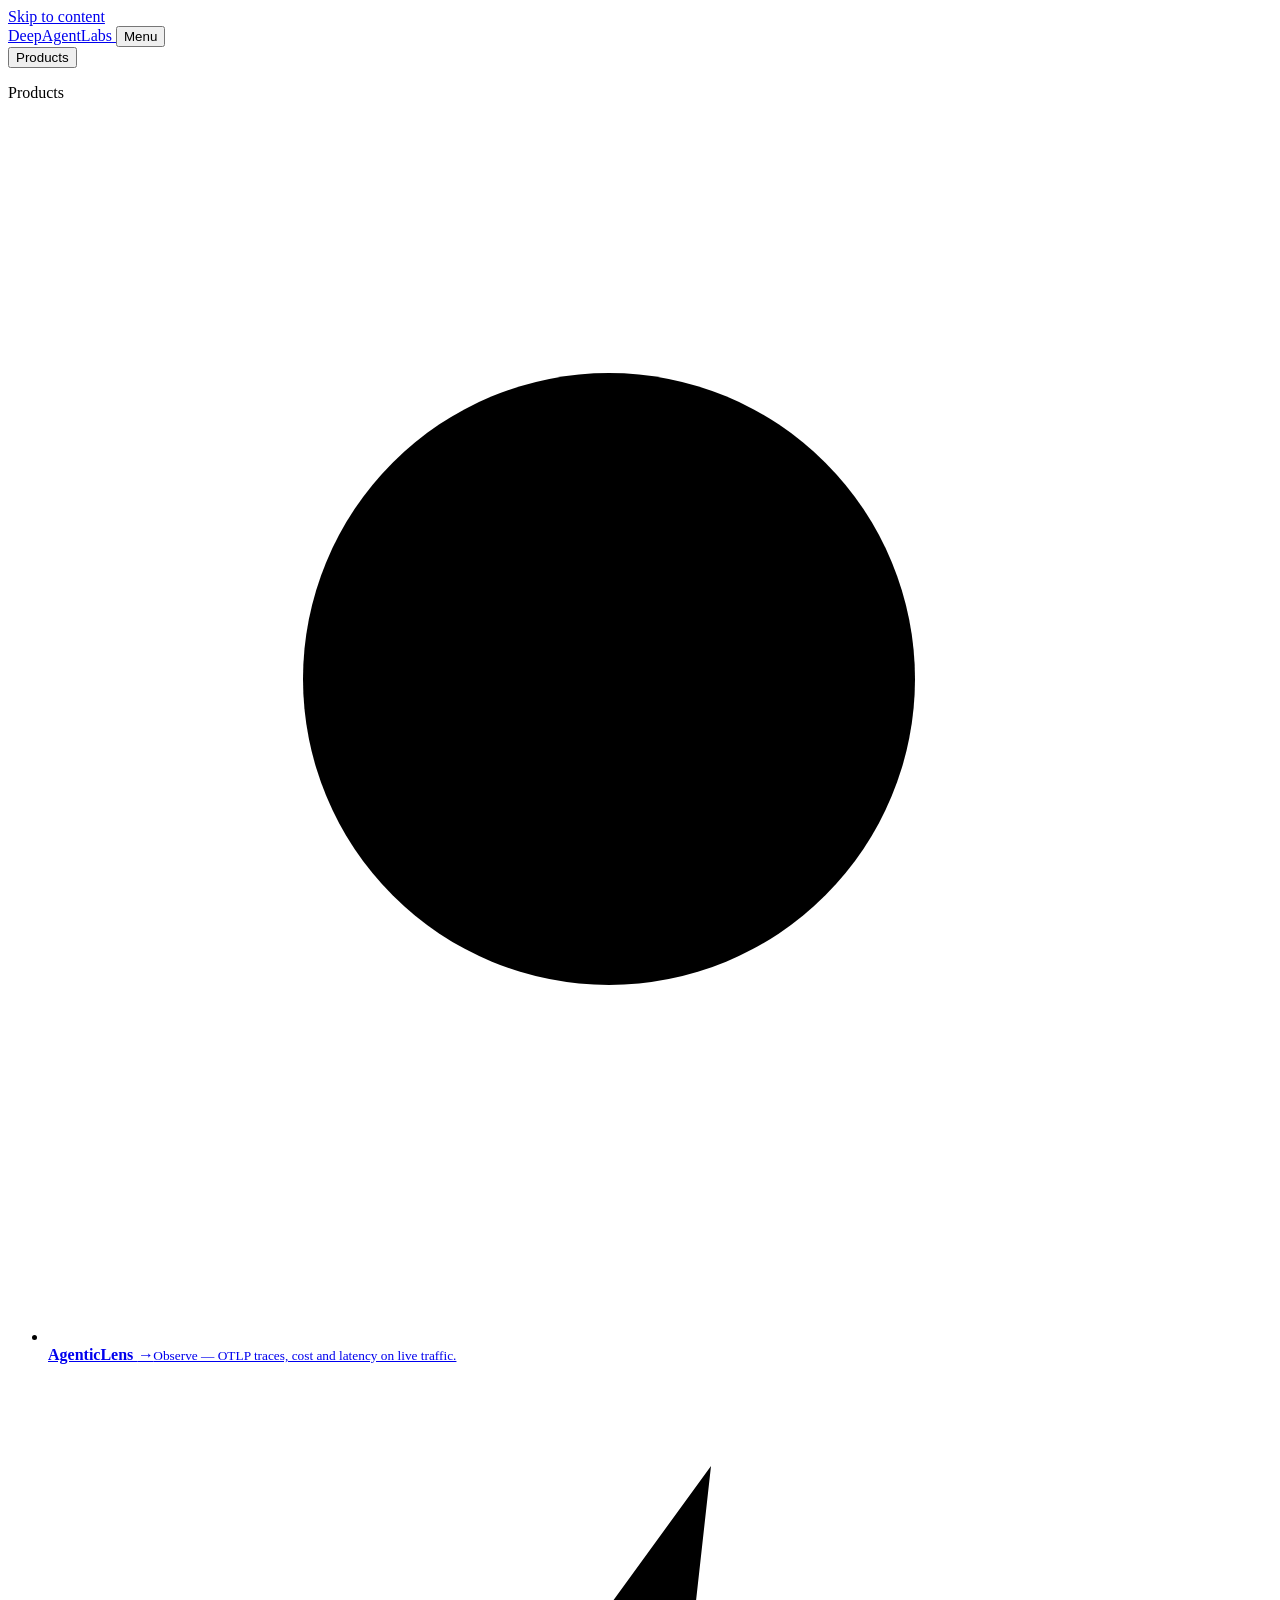
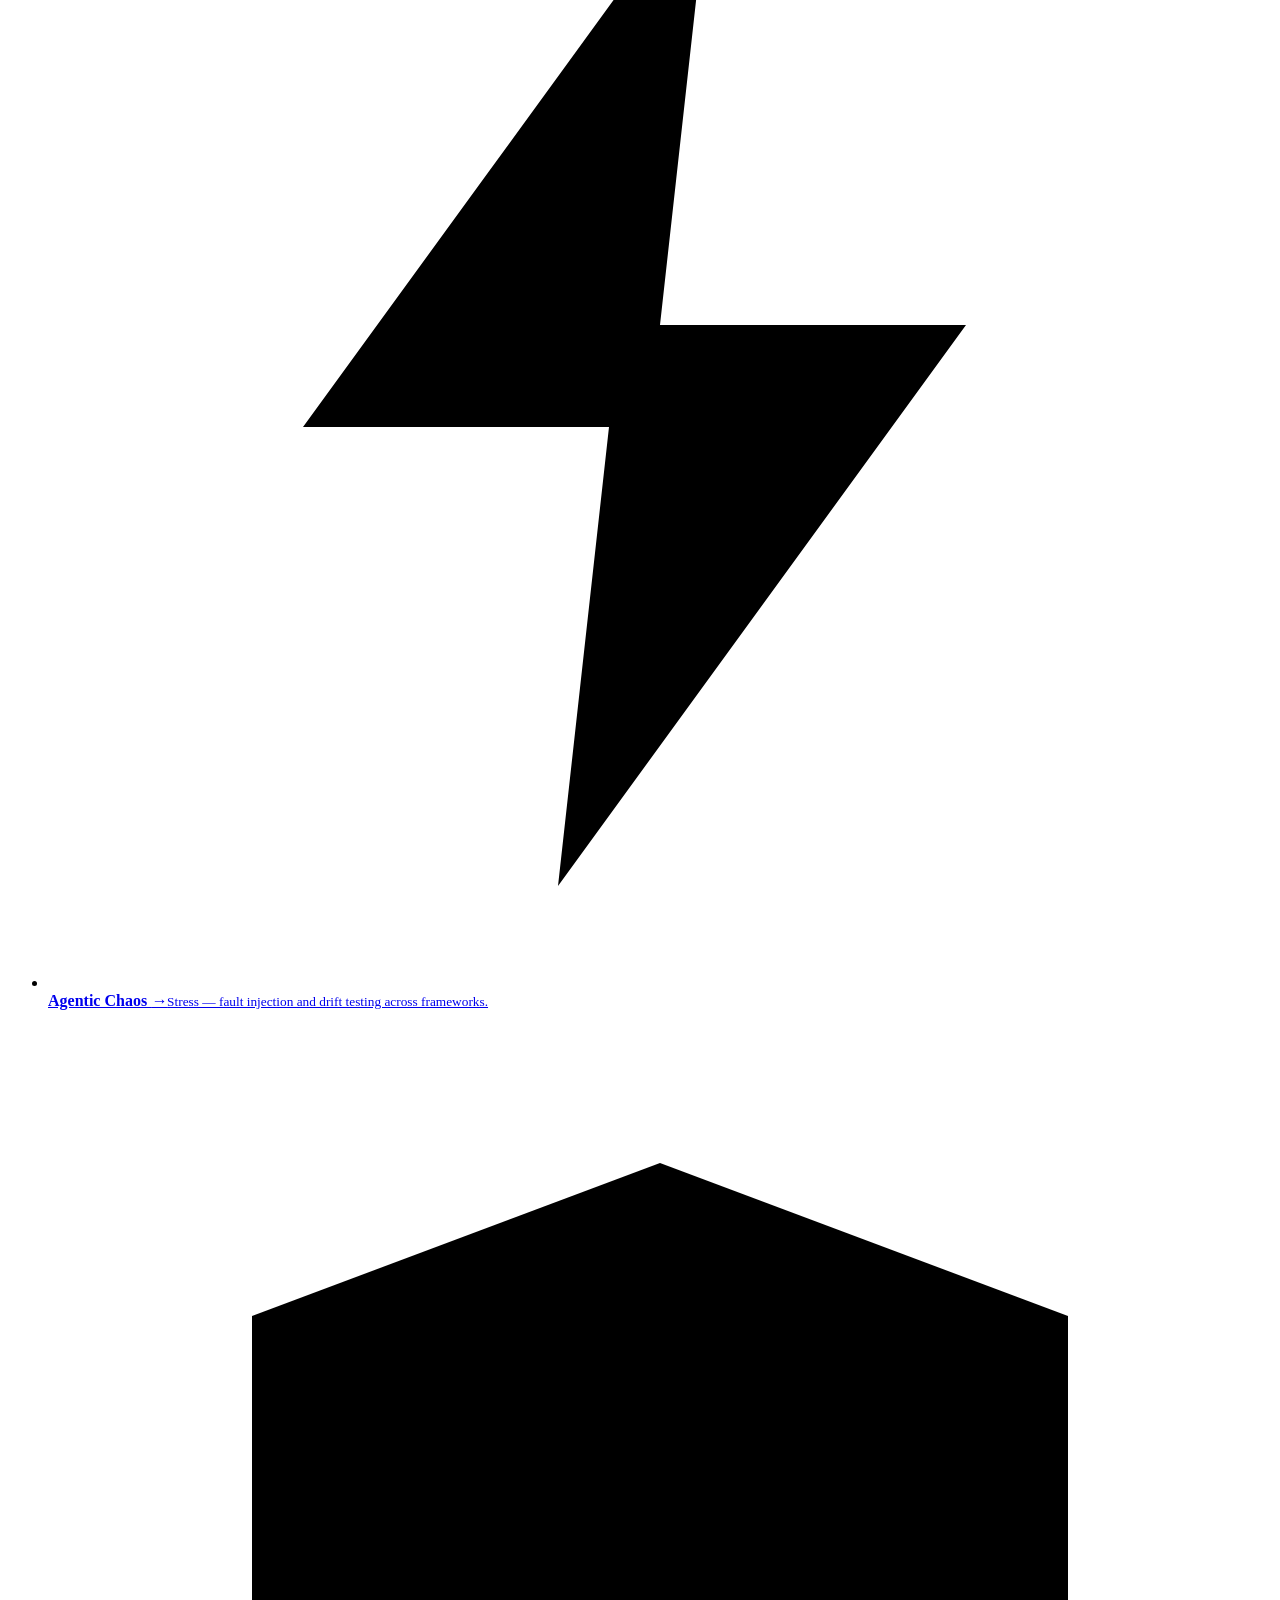
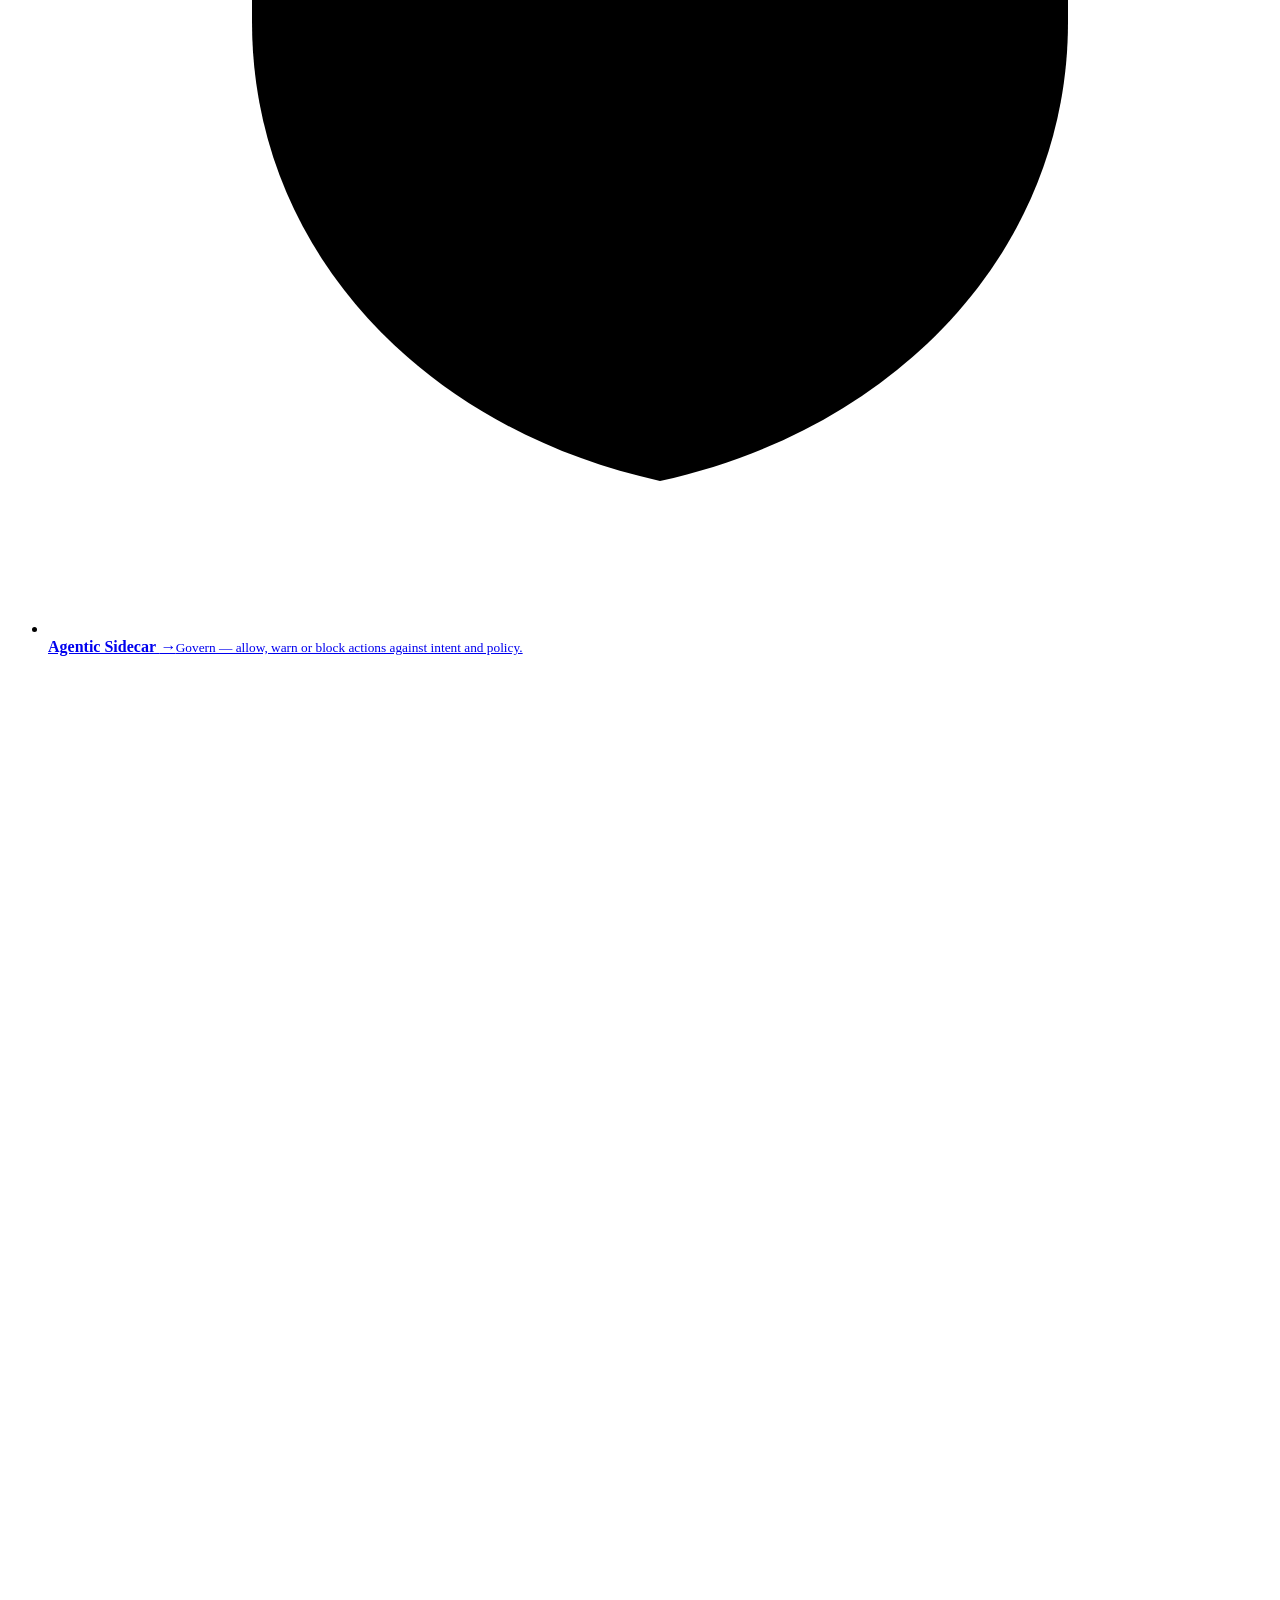
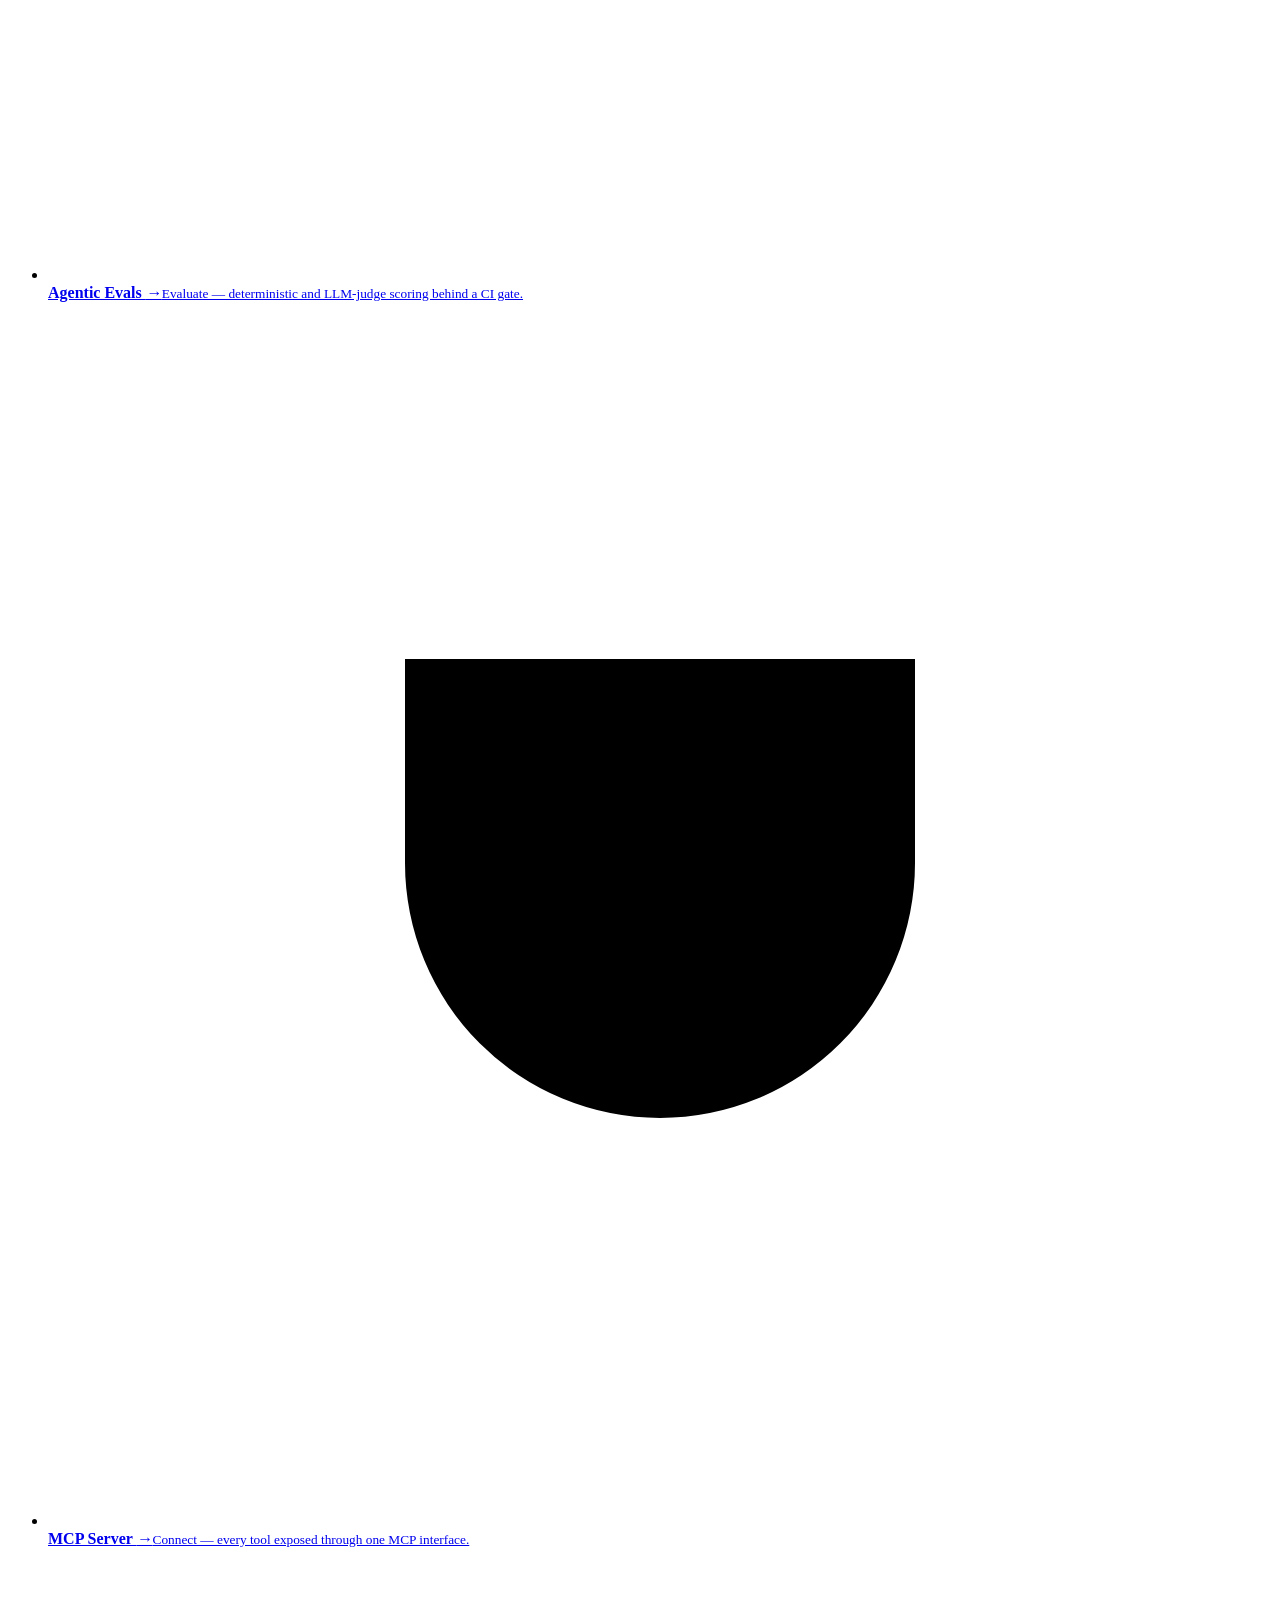
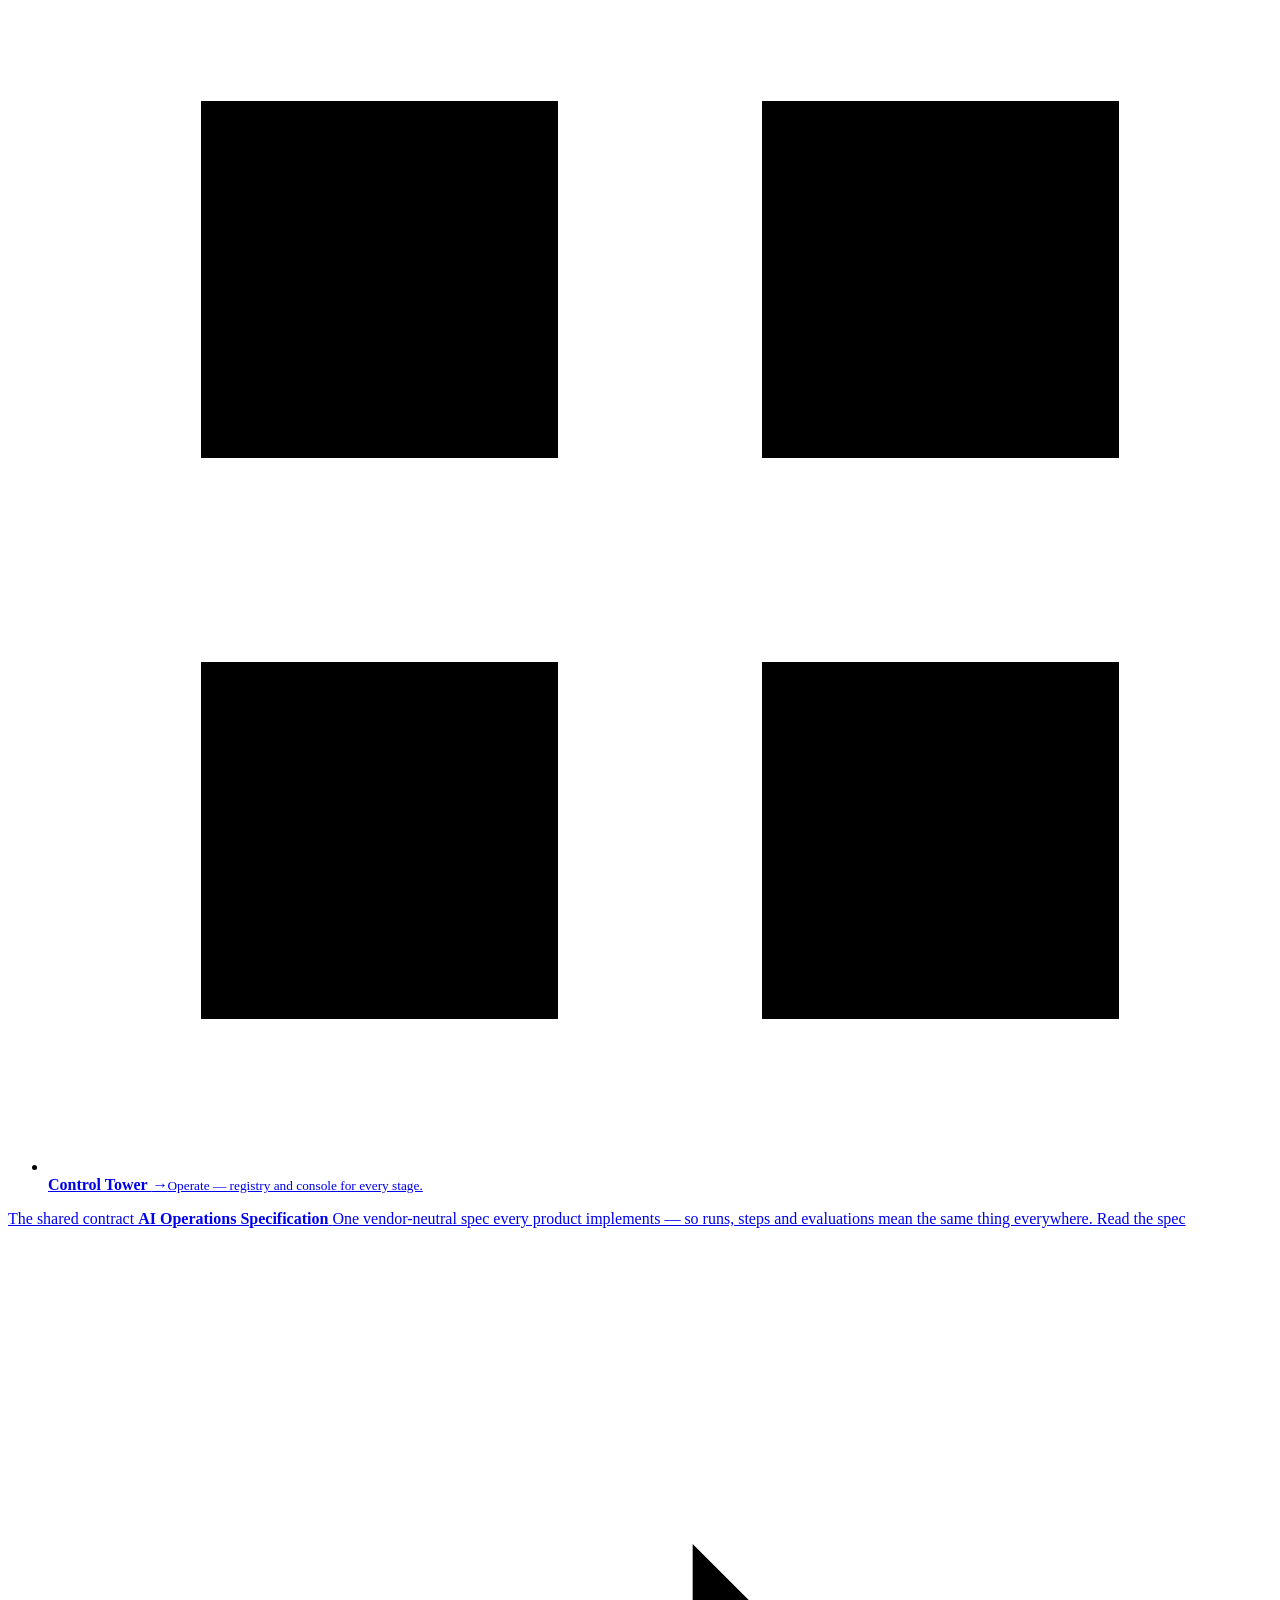
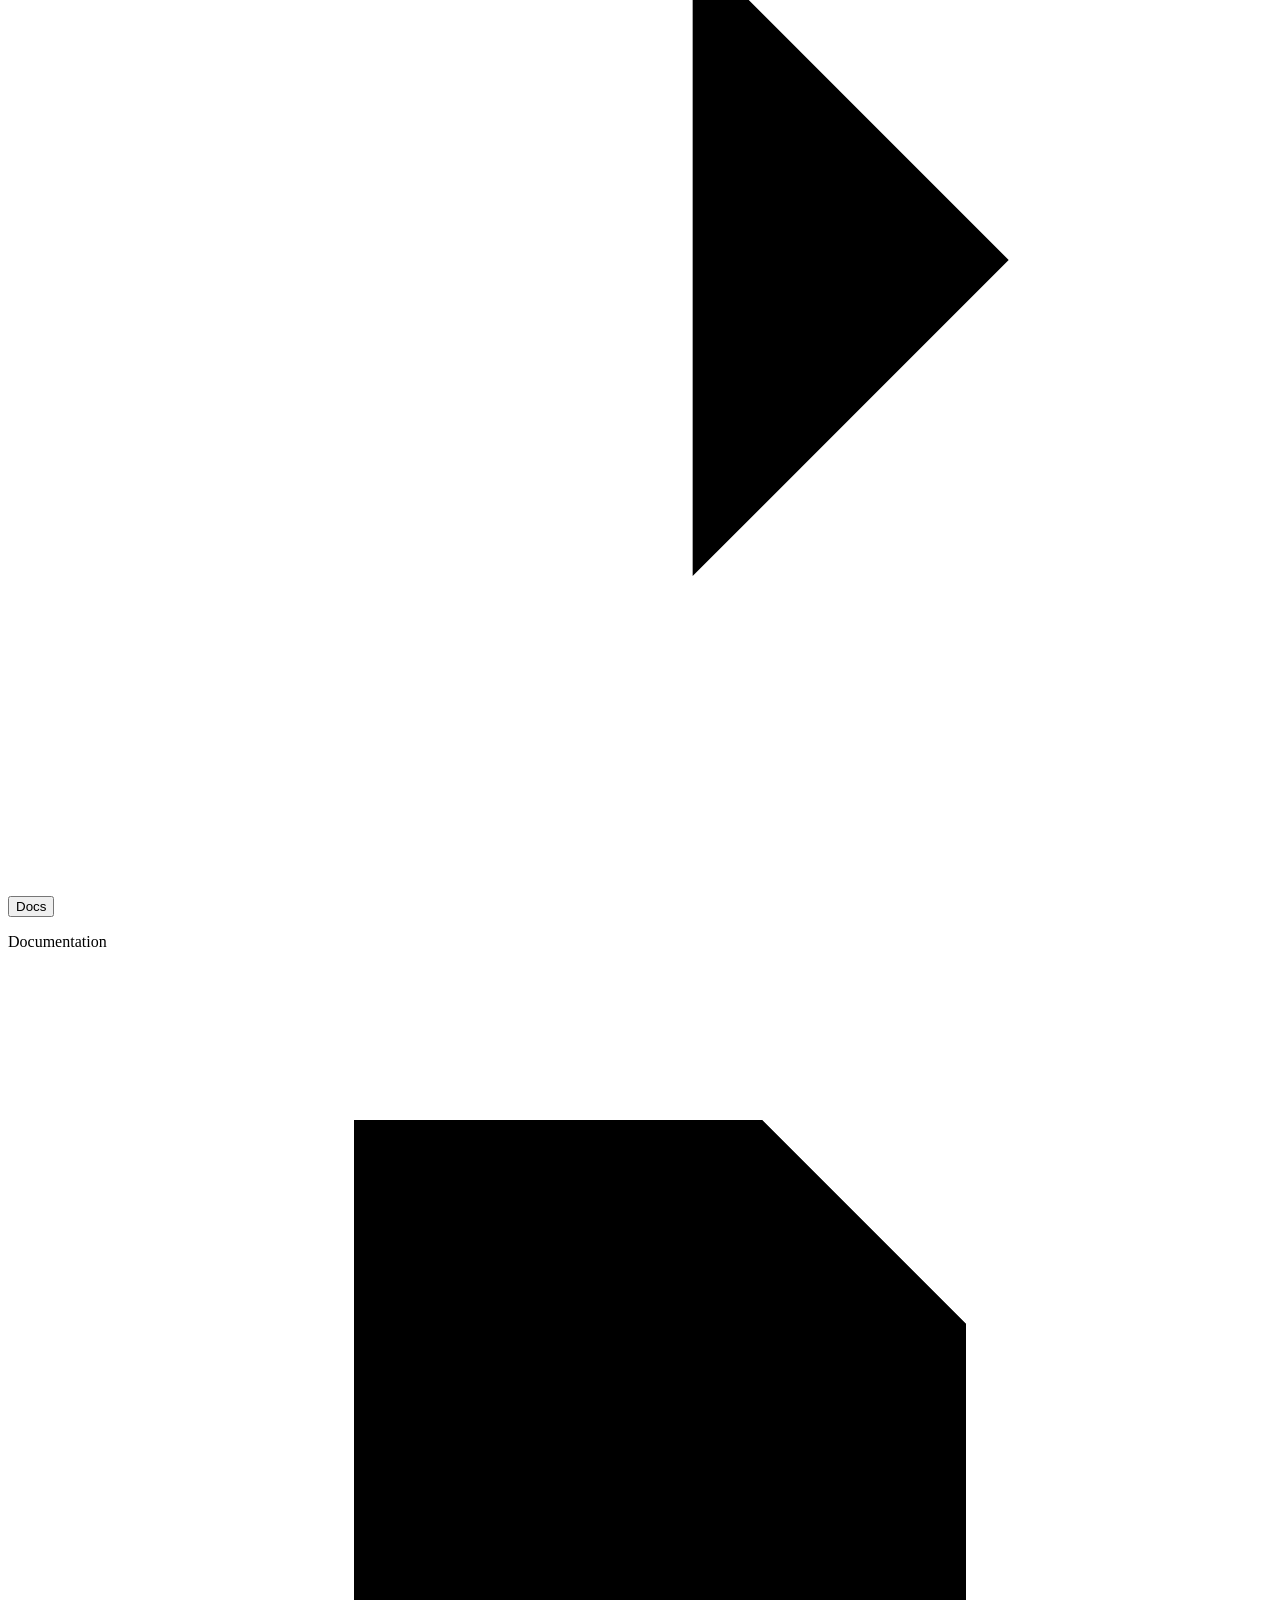
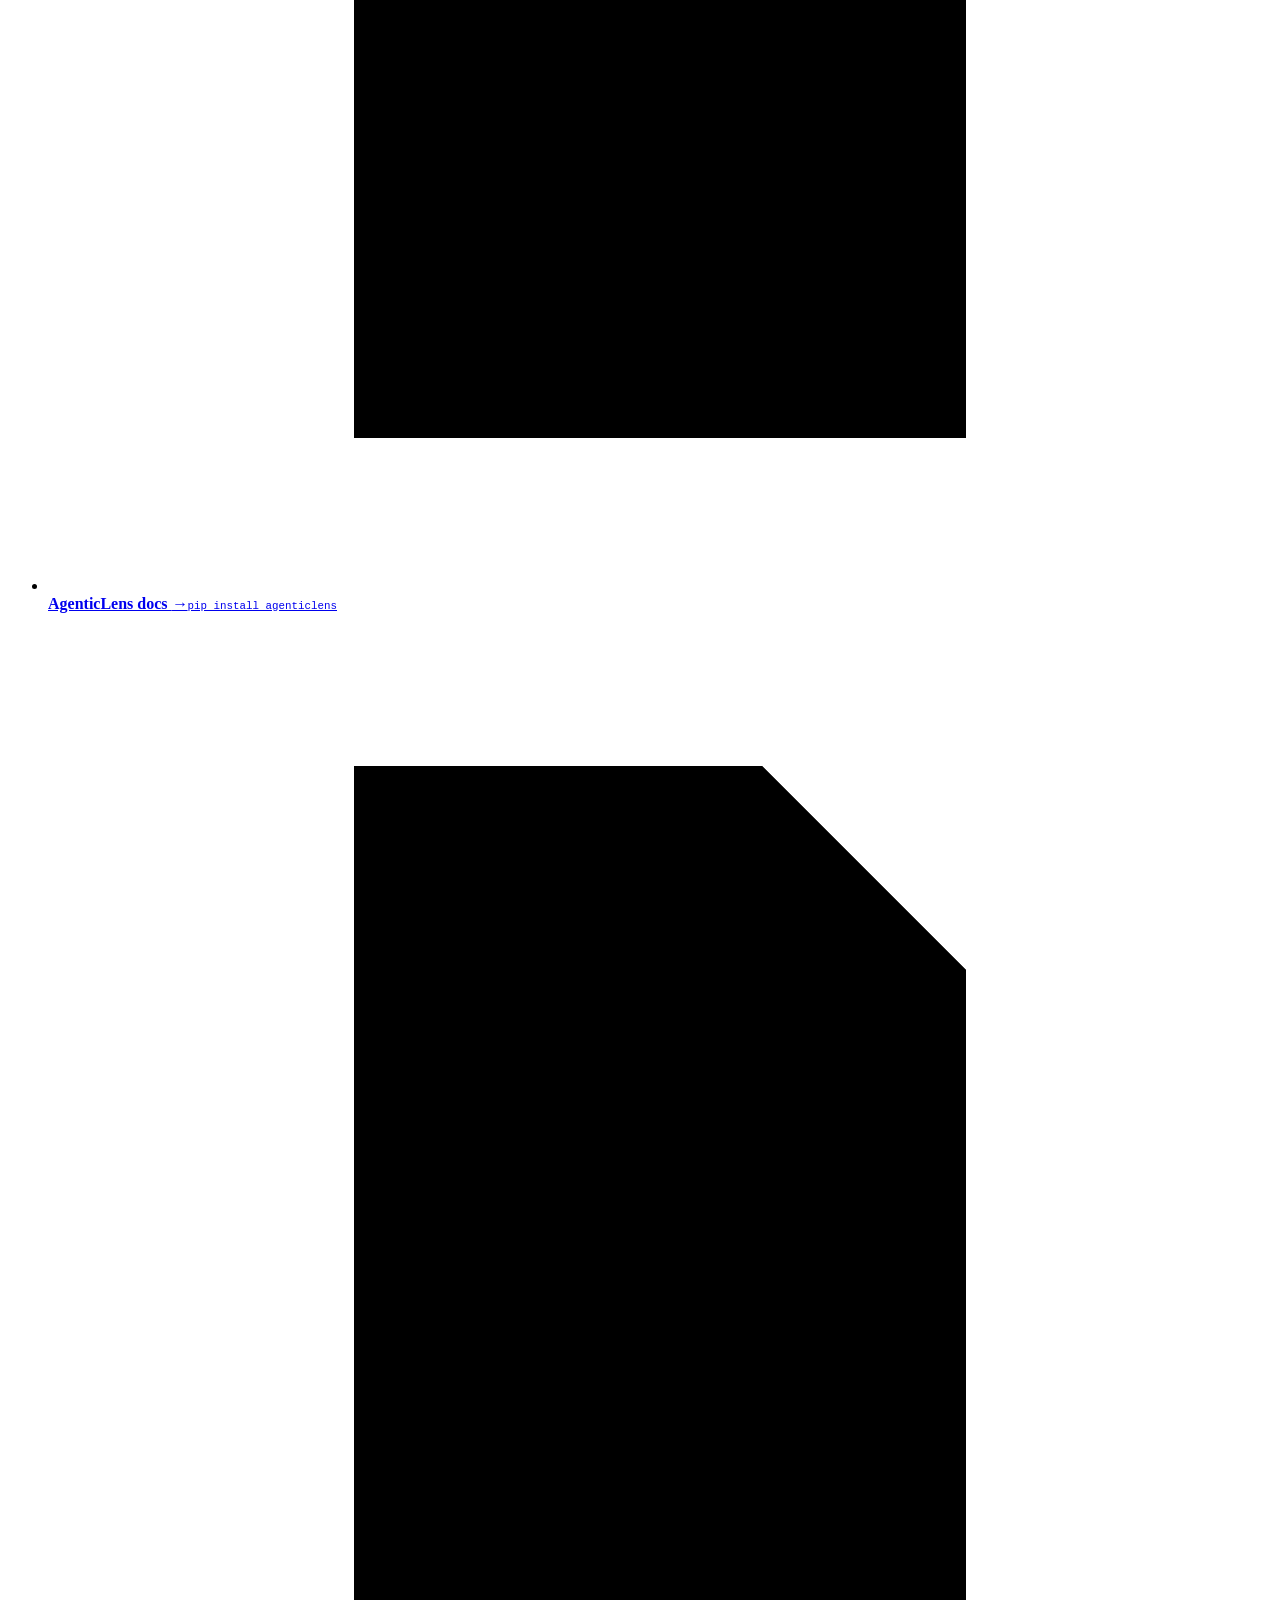
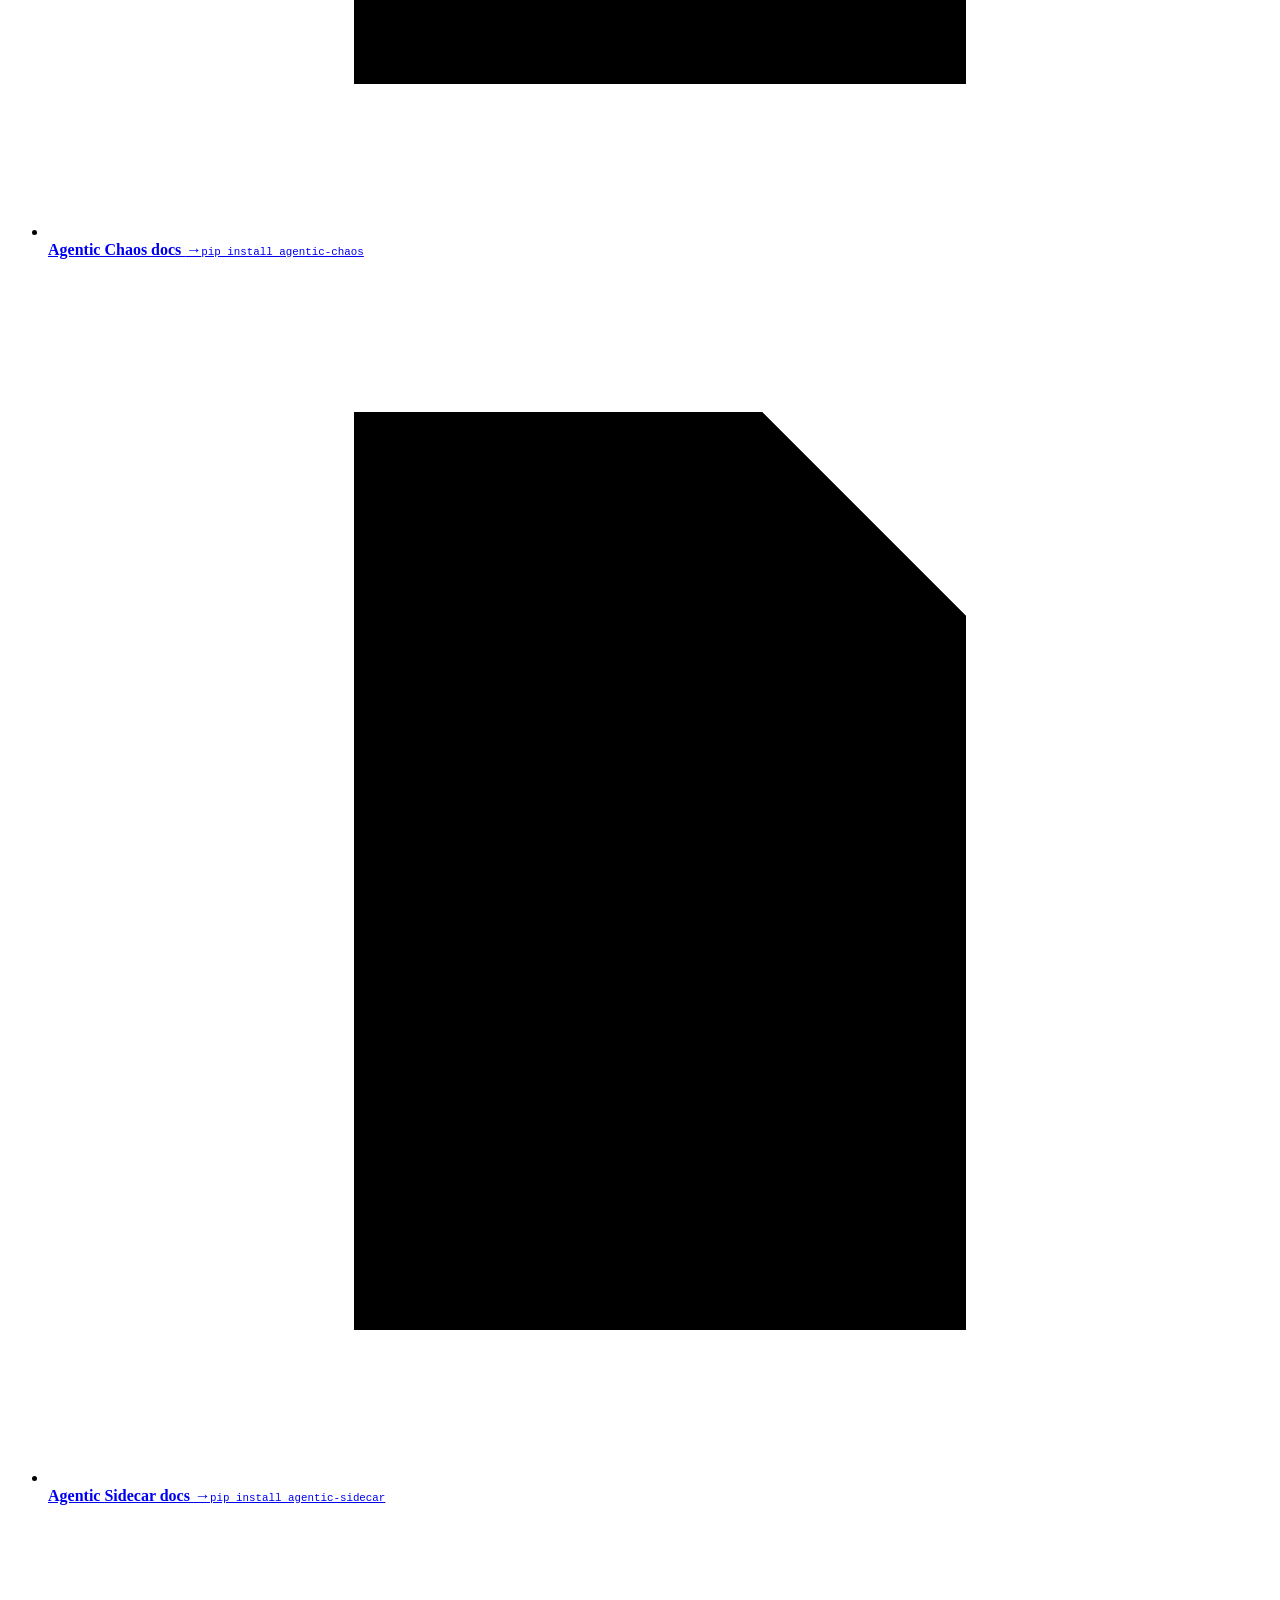
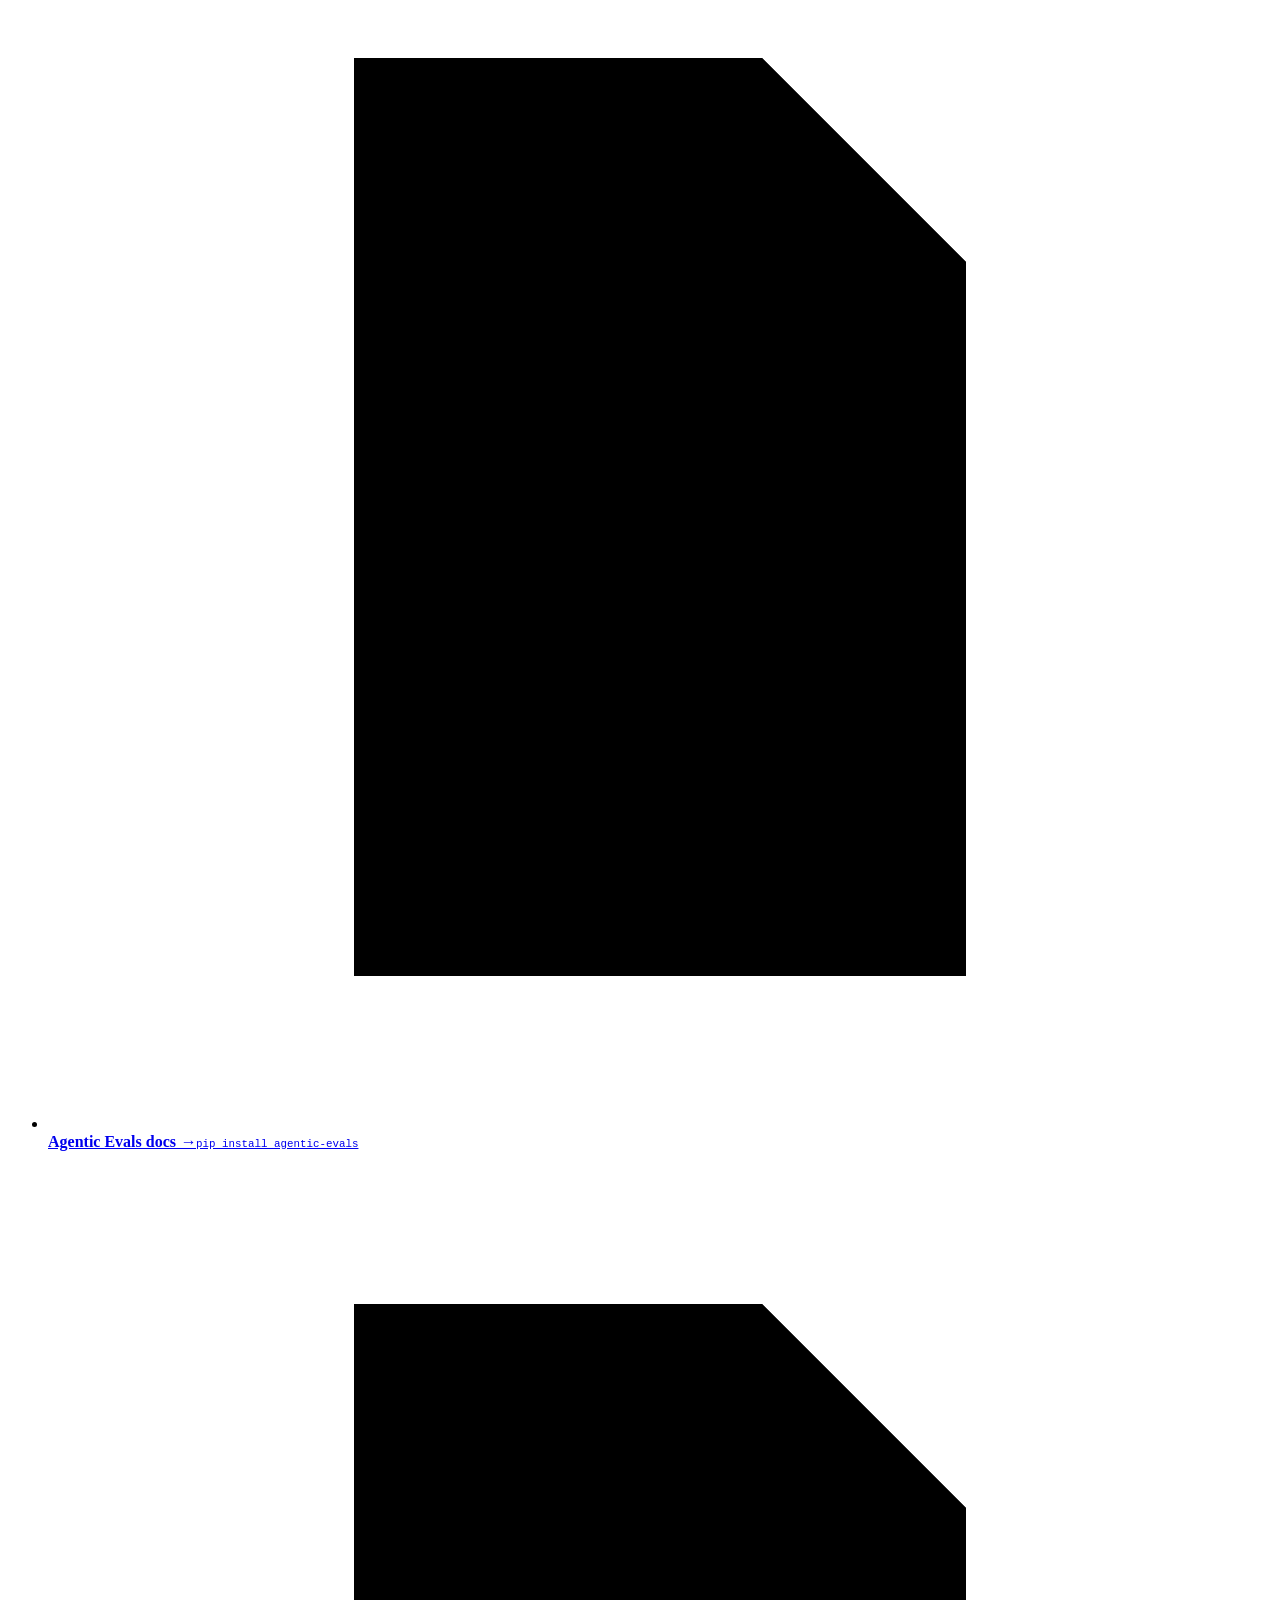
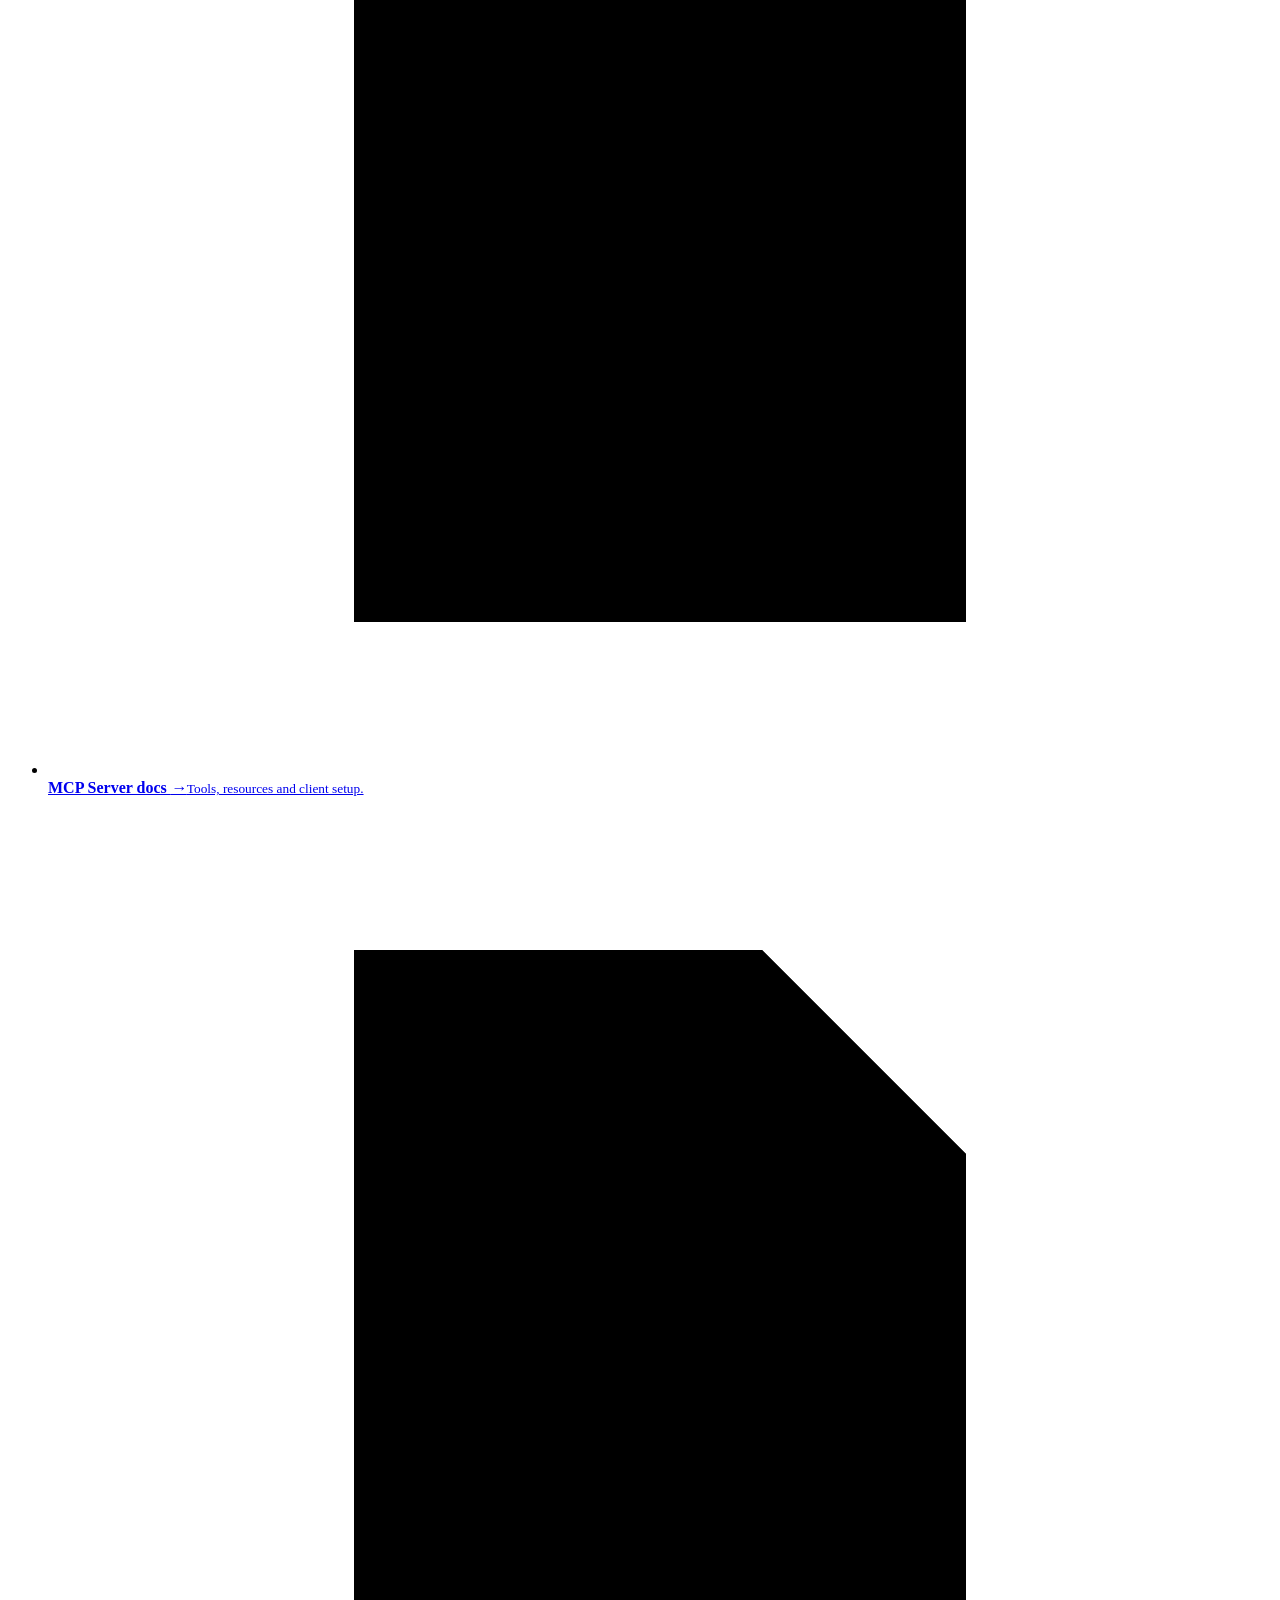
==== commit cda3c34f: "Rewrite landing page as Agentic Evals product site, remove Supabase from release-decision use case -" ====
--- a/index.html
+++ b/index.html
@@ -1,750 +1,353 @@
-<!DOCTYPE html>
+<!doctype html>
 <html lang="en">
 <head>
-<!-- ============================================================
-     URL MAP — single source of truth for every link on this page.
-     This page uses ZERO JavaScript: navigation is CSS anchors and
-     a native &lt;details&gt; drawer. All links are relative except GitHub.
-     ------------------------------------------------------------
-     NAV ANCHORS (same page)
-       Home       → index.html
-       Use Cases  → #use-cases   (the three stories)
-       Blog       → #blog
-       About      → #about
-       GitHub     → https://github.com/Aryaman431/agentic-evals
-                    (external · opens in a new tab · unique aria-label
-                     in the desktop list and in the mobile drawer)
-     ARTICLE LINKS (relative)
-       blog/chatbot-evaluation.html
-       blog/voice-agent-evaluation.html
-       blog/production-trace-release-decision.html
-       blog/index.html                      (blog index)
-     PROJECT LINKS (repo frontends, relative)
-       Chatbot-eval/index.html
-       voice-agent-evals/index.html
-       Production%20trace%20to%20release%20decision/index.html
-              (folder on disk: "Production trace to release decision"
-               — spaces are URL-encoded)
-     ============================================================ -->
-<meta charset="UTF-8">
-<meta name="viewport" content="width=device-width, initial-scale=1.0">
-<meta name="description" content="A storytelling site about testing AI agents: three beginner-friendly stories on chatbot evaluation, voice-agent evaluation, and turning a production trace into a release decision.">
-<title>Agentic Evals · Stories of Testing AI Agents</title>
-<link rel="stylesheet" href="styles.css">
+  <meta charset="utf-8">
+  <meta name="viewport" content="width=device-width, initial-scale=1">
+  <meta name="description" content="Score agent outputs and execution paths with deterministic checks, provider-neutral judges, and trace-aware scorers. Turn the results into a clear release gate for CI.">
+  <meta name="theme-color" content="#07110e">
+  <meta property="og:title" content="Agentic Evals — DeepAgentLabs">
+  <meta property="og:description" content="Score agent outputs and execution paths with deterministic checks, provider-neutral judges, and trace-aware scorers. Turn the results into a clear release gate for CI.">
+  <meta property="og:type" content="website">
+  <link rel="canonical" href="https://deepagentlabs.io/agentic-evals/">
+  <meta property="og:image" content="https://deepagentlabs.io/assets/img/ecosystem.png">
+  <meta name="twitter:card" content="summary_large_image">
+  <title>Agentic Evals — DeepAgentLabs</title>
+  <link rel="icon" href="https://deepagentlabs.io/assets/img/dal-logo.png">
+  <link rel="stylesheet" href="https://deepagentlabs.github.io/assets/css/styles.css">
+  <link rel="stylesheet" href="https://deepagentlabs.github.io/assets/css/enhance.css">
+  <link rel="stylesheet" href="https://deepagentlabs.github.io/assets/css/nav.css">
+  <link rel="stylesheet" href="https://deepagentlabs.github.io/assets/css/theme.css">
+  <link rel="stylesheet" href="https://deepagentlabs.github.io/assets/css/background.css">
+  <link rel="stylesheet" href="https://deepagentlabs.github.io/assets/css/copy.css">
+  <link rel="stylesheet" href="https://deepagentlabs.github.io/assets/css/polish.css">
+  <link rel="stylesheet" href="https://deepagentlabs.github.io/assets/css/product.css">
+  <link rel="stylesheet" href="https://deepagentlabs.github.io/assets/css/footer.css">
+  <link rel="stylesheet" href="https://deepagentlabs.github.io/assets/css/beam.css">
+  <link rel="stylesheet" href="https://deepagentlabs.github.io/assets/css/product-uniform.css">
+  <link rel="stylesheet" href="https://deepagentlabs.github.io/assets/css/simulations.css">
+  <link rel="stylesheet" href="site.css">
+  <script src="https://deepagentlabs.github.io/assets/js/site.js" defer></script>
+  <script src="https://deepagentlabs.github.io/assets/js/usecases-data.js" defer></script>
+  <script src="https://deepagentlabs.github.io/assets/js/usecases.js" defer></script>
+  <script src="https://deepagentlabs.github.io/assets/js/nav.js" defer></script>
+  <script src="https://deepagentlabs.github.io/assets/js/background.js" defer></script>
+  <script src="https://deepagentlabs.github.io/assets/js/copy.js" defer></script>
+  <script src="https://deepagentlabs.github.io/assets/js/product.js" defer></script>
+  <script src="https://deepagentlabs.github.io/assets/js/beam.js" defer></script>
+  <script src="https://deepagentlabs.github.io/assets/js/simulations.js" defer></script>
 </head>
-<body>
-
-<a class="skip-link" href="#main">Skip to main content</a>
-
-<header class="site-header">
-  <div class="wrap header-inner">
-    <p class="brand">
-      <span class="brand-name">DeepAgentLabs</span>
-      <span class="brand-sep" aria-hidden="true">/</span>
-      <span class="brand-sub">Agentic Evals</span>
-    </p>
-
-    <nav class="site-nav" aria-label="Primary">
-
-      <!-- desktop navigation -->
-      <ul class="nav-list nav-list--wide">
-        <li><a class="nav-link" href="index.html" aria-current="page">Home</a></li>
-        <li><a class="nav-link" href="#use-cases">Use Cases</a></li>
-        <li class="nav-item--has-sub">
-          <a class="nav-link nav-link--sub" href="#blog">Blog<svg class="chevron" width="10" height="10" viewBox="0 0 10 10" aria-hidden="true" focusable="false"><path d="M2 3.5 L5 6.5 L8 3.5" fill="none" stroke="currentColor" stroke-width="1.5" stroke-linecap="round" stroke-linejoin="round"/></svg></a>
-          <ul class="nav-sub-list">
-            <li><a class="nav-sub-link" href="blog/index.html">All posts</a></li>
-            <li><a class="nav-sub-link" href="blog/chatbot-evaluation.html">Chatbot Evaluation</a></li>
-            <li><a class="nav-sub-link" href="blog/voice-agent-evaluation.html">Voice Agent Evaluation</a></li>
-            <li><a class="nav-sub-link" href="blog/production-trace-release-decision.html">From Production Trace to Release Decision</a></li>
-          </ul>
-        </li>
-        <li><a class="nav-link" href="#about">About</a></li>
-        <li>
-          <a class="nav-link nav-link--ext"
-             href="https://github.com/Aryaman431/agentic-evals"
-             target="_blank"
-             rel="noopener noreferrer"
-             aria-label="Open the agentic-evals repository on GitHub — opens in a new tab">GitHub<svg class="arrow arrow--ur" width="10" height="10" viewBox="0 0 10 10" aria-hidden="true" focusable="false"><path d="M2 8 L8 2 M3.5 2 H8 V6.5" fill="none" stroke="currentColor" stroke-width="1.5"/></svg></a>
-        </li>
-      </ul>
-
-      <!-- mobile navigation: native disclosure, no JavaScript -->
-      <details class="nav-disclosure">
-        <summary class="nav-summary">Menu<svg class="chevron" width="10" height="10" viewBox="0 0 10 10" aria-hidden="true" focusable="false"><path d="M2 3.5 L5 6.5 L8 3.5" fill="none" stroke="currentColor" stroke-width="1.5" stroke-linecap="round" stroke-linejoin="round"/></svg></summary>
-        <ul class="nav-list nav-list--drawer">
-          <li><a class="nav-link" href="index.html" aria-current="page">Home</a></li>
-          <li><a class="nav-link" href="#use-cases">Use Cases</a></li>
-          <li class="nav-item--has-sub">
-            <a class="nav-link nav-link--sub" href="#blog">Blog<svg class="chevron" width="10" height="10" viewBox="0 0 10 10" aria-hidden="true" focusable="false"><path d="M2 3.5 L5 6.5 L8 3.5" fill="none" stroke="currentColor" stroke-width="1.5" stroke-linecap="round" stroke-linejoin="round"/></svg></a>
-            <ul class="nav-sub-list">
-              <li><a class="nav-sub-link" href="blog/index.html">All posts</a></li>
-              <li><a class="nav-sub-link" href="blog/chatbot-evaluation.html">Chatbot Evaluation</a></li>
-              <li><a class="nav-sub-link" href="blog/voice-agent-evaluation.html">Voice Agent Evaluation</a></li>
-              <li><a class="nav-sub-link" href="blog/production-trace-release-decision.html">From Production Trace to Release Decision</a></li>
+<body class="product-page uniform-product" data-product="evals">
+  <a class="skip-link" href="#main">Skip to content</a>
+
+  <header class="site-header">
+    <a class="brand" href="https://deepagentlabs.io/" aria-label="DeepAgentLabs home">
+      <span class="brand-logo" aria-hidden="true"></span>
+      <span>DeepAgentLabs</span>
+    </a>
+    <button class="nav-toggle" type="button" aria-expanded="false" aria-controls="site-nav">Menu</button>
+    <nav id="site-nav" aria-label="Primary navigation">
+      <div class="nav-item has-mega">
+        <button class="nav-trigger" type="button" aria-expanded="false" aria-controls="mega-products">Products</button>
+        <div class="mega" id="mega-products">
+          <div class="mega-main">
+            <p class="mega-label">Products</p>
+            <ul class="mega-grid">
+              <li><a class="mega-link" href="https://deepagentlabs.io/agenticlens"><span class="mega-icon"><svg viewBox="0 0 24 24" aria-hidden="true"><circle cx="11" cy="11" r="6"/><path d="m20 20-4.5-4.5"/><circle cx="11" cy="11" r="2"/></svg></span><span class="mega-text"><strong>AgenticLens <i aria-hidden="true">→</i></strong><small>Observe — OTLP traces, cost and latency on live traffic.</small></span></a></li>
+              <li><a class="mega-link" href="https://deepagentlabs.io/agentic-chaos"><span class="mega-icon"><svg viewBox="0 0 24 24" aria-hidden="true"><path d="M13 2 5 13h6l-1 9 8-11h-6l1-9z"/></svg></span><span class="mega-text"><strong>Agentic Chaos <i aria-hidden="true">→</i></strong><small>Stress — fault injection and drift testing across frameworks.</small></span></a></li>
+              <li><a class="mega-link" href="https://deepagentlabs.io/agentic-sidecar"><span class="mega-icon"><svg viewBox="0 0 24 24" aria-hidden="true"><path d="M12 3 4 6v6c0 4.5 3.4 8 8 9 4.6-1 8-4.5 8-9V6l-8-3z"/><path d="m9 12 2 2 4-4"/></svg></span><span class="mega-text"><strong>Agentic Sidecar <i aria-hidden="true">→</i></strong><small>Govern — allow, warn or block actions against intent and policy.</small></span></a></li>
+              <li><a class="mega-link" href="https://deepagentlabs.io/agentic-evals"><span class="mega-icon"><svg viewBox="0 0 24 24" aria-hidden="true"><path d="M4 19V9M10 19V5M16 19v-7M22 19H2"/></svg></span><span class="mega-text"><strong>Agentic Evals <i aria-hidden="true">→</i></strong><small>Evaluate — deterministic and LLM-judge scoring behind a CI gate.</small></span></a></li>
+              <li><a class="mega-link" href="https://deepagentlabs.io/mcp"><span class="mega-icon"><svg viewBox="0 0 24 24" aria-hidden="true"><path d="M9 7V3M15 7V3M7 7h10v4a5 5 0 0 1-10 0V7zM12 16v5"/></svg></span><span class="mega-text"><strong>MCP Server <i aria-hidden="true">→</i></strong><small>Connect — every tool exposed through one MCP interface.</small></span></a></li>
+              <li><a class="mega-link" href="https://deepagentlabs.io/control-tower"><span class="mega-icon"><svg viewBox="0 0 24 24" aria-hidden="true"><rect x="3" y="3" width="7" height="7"/><rect x="14" y="3" width="7" height="7"/><rect x="3" y="14" width="7" height="7"/><rect x="14" y="14" width="7" height="7"/></svg></span><span class="mega-text"><strong>Control Tower <i aria-hidden="true">→</i></strong><small>Operate — registry and console for every stage.</small></span></a></li>
             </ul>
-          </li>
-          <li><a class="nav-link" href="#about">About</a></li>
-          <li>
-            <a class="nav-link nav-link--ext"
-               href="https://github.com/Aryaman431/agentic-evals"
-               target="_blank"
-               rel="noopener noreferrer"
-               aria-label="Open the agentic-evals repository on GitHub from the menu — opens in a new tab">GitHub<svg class="arrow arrow--ur" width="10" height="10" viewBox="0 0 10 10" aria-hidden="true" focusable="false"><path d="M2 8 L8 2 M3.5 2 H8 V6.5" fill="none" stroke="currentColor" stroke-width="1.5"/></svg></a>
-          </li>
-        </ul>
-      </details>
-
+          </div>
+          <a class="mega-side" href="https://github.com/DeepAgentLabs/ai-operations-spec">
+            <span class="mega-label">The shared contract</span>
+            <strong>AI Operations Specification</strong>
+            <span class="mega-side-copy">One vendor-neutral spec every product implements — so runs, steps and evaluations mean the same thing everywhere.</span>
+            <span class="mega-side-cta">Read the spec <svg viewBox="0 0 24 24" aria-hidden="true"><path d="M5 12h14M13 6l6 6-6 6"/></svg></span>
+          </a>
+        </div>
+      </div>
+      <div class="nav-item has-mega">
+        <button class="nav-trigger" type="button" aria-expanded="false" aria-controls="mega-docs">Docs</button>
+        <div class="mega" id="mega-docs">
+          <div class="mega-main">
+            <p class="mega-label">Documentation</p>
+            <ul class="mega-grid">
+              <li><a class="mega-link" href="https://deepagentlabs.io/agenticlens/docs"><span class="mega-icon"><svg viewBox="0 0 24 24" aria-hidden="true"><path d="M6 3h8l4 4v14H6z"/><path d="M14 3v4h4M9 12h6M9 16h6"/></svg></span><span class="mega-text"><strong>AgenticLens docs <i aria-hidden="true">→</i></strong><small><code>pip install agenticlens</code></small></span></a></li>
+              <li><a class="mega-link" href="https://deepagentlabs.io/agentic-chaos/docs"><span class="mega-icon"><svg viewBox="0 0 24 24" aria-hidden="true"><path d="M6 3h8l4 4v14H6z"/><path d="M14 3v4h4M9 12h6M9 16h6"/></svg></span><span class="mega-text"><strong>Agentic Chaos docs <i aria-hidden="true">→</i></strong><small><code>pip install agentic-chaos</code></small></span></a></li>
+              <li><a class="mega-link" href="https://deepagentlabs.io/agentic-sidecar/docs"><span class="mega-icon"><svg viewBox="0 0 24 24" aria-hidden="true"><path d="M6 3h8l4 4v14H6z"/><path d="M14 3v4h4M9 12h6M9 16h6"/></svg></span><span class="mega-text"><strong>Agentic Sidecar docs <i aria-hidden="true">→</i></strong><small><code>pip install agentic-sidecar</code></small></span></a></li>
+              <li><a class="mega-link" href="docs/"><span class="mega-icon"><svg viewBox="0 0 24 24" aria-hidden="true"><path d="M6 3h8l4 4v14H6z"/><path d="M14 3v4h4M9 12h6M9 16h6"/></svg></span><span class="mega-text"><strong>Agentic Evals docs <i aria-hidden="true">→</i></strong><small><code>pip install agentic-evals</code></small></span></a></li>
+              <li><a class="mega-link" href="https://deepagentlabs.io/mcp/docs"><span class="mega-icon"><svg viewBox="0 0 24 24" aria-hidden="true"><path d="M6 3h8l4 4v14H6z"/><path d="M14 3v4h4M9 12h6M9 16h6"/></svg></span><span class="mega-text"><strong>MCP Server docs <i aria-hidden="true">→</i></strong><small>Tools, resources and client setup.</small></span></a></li>
+              <li><a class="mega-link" href="https://deepagentlabs.io/control-tower/docs"><span class="mega-icon"><svg viewBox="0 0 24 24" aria-hidden="true"><path d="M6 3h8l4 4v14H6z"/><path d="M14 3v4h4M9 12h6M9 16h6"/></svg></span><span class="mega-text"><strong>Control Tower docs <i aria-hidden="true">→</i></strong><small><code>pip install agenticops-control-tower</code></small></span></a></li>
+            </ul>
+          </div>
+          <div class="mega-side mega-side-static">
+            <span class="mega-label">Start here</span>
+            <strong>Up and running in a minute.</strong>
+            <code class="mega-code">pip install agentic-evals</code>
+            <span class="mega-side-copy">Score your first eval file, then add suites, judges and a release gate when you need them.</span>
+            <span class="mega-label mega-pypi-label">On PyPI</span>
+            <div class="mega-pypi"><a href="https://pypi.org/project/agenticlens/" target="_blank" rel="noopener noreferrer">AgenticLens <span aria-hidden="true">↗</span></a><a href="https://pypi.org/project/agentic-chaos/" target="_blank" rel="noopener noreferrer">Chaos <span aria-hidden="true">↗</span></a><a href="https://pypi.org/project/agentic-evals/" target="_blank" rel="noopener noreferrer">Evals <span aria-hidden="true">↗</span></a><a href="https://pypi.org/project/agentic-sidecar/" target="_blank" rel="noopener noreferrer">Sidecar <span aria-hidden="true">↗</span></a><a href="https://pypi.org/project/deep-agentic-core-mcp/" target="_blank" rel="noopener noreferrer">MCP <span aria-hidden="true">↗</span></a><a href="https://pypi.org/project/agenticops-control-tower/" target="_blank" rel="noopener noreferrer">Control Tower <span aria-hidden="true">↗</span></a></div>
+            <a class="mega-side-cta" href="docs/">Agentic Evals quickstart <svg viewBox="0 0 24 24" aria-hidden="true"><path d="M5 12h14M13 6l6 6-6 6"/></svg></a>
+          </div>
+        </div>
+      </div>
+      <a href="#use-cases">Use cases</a>
+      <a href="blog/index.html">Blog</a>
+      <a href="https://deepagentlabs.io/roadmap.html">Roadmap</a>
+      <a class="nav-cta" href="https://github.com/DeepAgentLabs/agentic-evals" target="_blank" rel="noopener noreferrer">GitHub <span aria-hidden="true">↗</span></a>
     </nav>
-  </div>
-</header>
-
-<main id="main">
-
-  <!-- ==========================================================
-       HERO
-       ========================================================== -->
-  <section class="hero" aria-labelledby="hero-heading">
-    <div class="wrap hero-grid">
-
-      <div class="hero-copy">
-        <p class="eyebrow"><span class="eyebrow-mark" aria-hidden="true">§00</span>Three use cases · one evaluation workflow</p>
-
-        <h1 id="hero-heading">Test the agent <em class="serif-em">before</em> you trust it.</h1>
-
-        <p class="hero-lede">
-          Three hands-on agent-evaluation projects from the agentic-evals repository,
-          told as stories. Each one shows how test cases plus written rules turn
-          “sounds right” into “measured right” — with the working project and a full
-          article linked along the way.
-        </p>
-
-        <p class="hero-actions">
-          <a class="btn" href="#use-cases">Explore the Stories<svg class="arrow arrow--dr" width="10" height="10" viewBox="0 0 10 10" aria-hidden="true" focusable="false"><path d="M2 2 L8 8 M8 3.5 V8 H3.5" fill="none" stroke="currentColor" stroke-width="1.5"/></svg></a>
-          <a class="btn btn--ghost" href="#blog">Read the blog</a>
-        </p>
-      </div>
-
-      <figure class="hero-visual">
-        <span class="coord coord--tl" aria-hidden="true">0,0</span>
-        <span class="coord coord--tr" aria-hidden="true">620</span>
-        <span class="coord coord--bl" aria-hidden="true">430</span>
-        <span class="coord coord--br" aria-hidden="true">DL/EV</span>
-
-        <svg class="diagram" viewBox="0 0 620 430" role="img" aria-labelledby="hero-svg-title hero-svg-desc" focusable="false">
-          <title id="hero-svg-title">Three surfaces, one evaluation layer, one verdict</title>
-          <desc id="hero-svg-desc">Three input surfaces — a chatbot, a voice agent, and a production trace — feed a single evaluation layer of eight written rules, which emits one illustrative verdict: a pass or fail result with a rule-by-rule breakdown.</desc>
-
-          <!-- input surface 01 · chatbot -->
-          <rect class="d-panel" x="20" y="44" width="152" height="60" rx="3"/>
-          <text class="d-lbl d-lbl-mint" x="32" y="64" font-size="10">01</text>
-          <text class="d-sans" x="32" y="84" font-size="12">CHATBOT</text>
-          <text class="d-lbl" x="32" y="100" font-size="10">typed messages</text>
-          <circle class="d-dot-lime" cx="160" cy="56" r="3"/>
-
-          <!-- input surface 02 · voice -->
-          <rect class="d-panel" x="20" y="185" width="152" height="60" rx="3"/>
-          <text class="d-lbl d-lbl-mint" x="32" y="205" font-size="10">02</text>
-          <text class="d-sans" x="32" y="225" font-size="12">VOICE AGENT</text>
-          <text class="d-lbl" x="32" y="241" font-size="10">spoken calls</text>
-          <circle class="d-dot-lime" cx="160" cy="197" r="3"/>
-
-          <!-- input surface 03 · production trace -->
-          <rect class="d-panel" x="20" y="326" width="152" height="60" rx="3"/>
-          <text class="d-lbl d-lbl-mint" x="32" y="346" font-size="10">03</text>
-          <text class="d-sans" x="32" y="366" font-size="12">PROD TRACE</text>
-          <text class="d-lbl" x="32" y="382" font-size="10">recorded run</text>
-          <circle class="d-dot-lime" cx="160" cy="338" r="3"/>
-
-          <!-- central evaluation layer -->
-          <rect class="d-panel" x="232" y="170" width="168" height="90" rx="3"/>
-          <text class="d-sans" x="316" y="204" font-size="13" text-anchor="middle">EVALUATION LAYER</text>
-          <text class="d-lbl" x="316" y="226" font-size="10" text-anchor="middle">8 written rules</text>
-          <text class="d-lbl" x="316" y="244" font-size="10" text-anchor="middle">pass / fail + why</text>
-
-          <!-- edges from each surface into the layer -->
-          <path class="d-edge" d="M172 74 H202 V200 H232"/>
-          <path class="d-edge" d="M172 215 H232"/>
-          <path class="d-edge" d="M172 356 H202 V230 H232"/>
-          <circle class="d-junction" cx="202" cy="74" r="2"/>
-          <circle class="d-junction" cx="202" cy="215" r="2"/>
-          <circle class="d-junction" cx="202" cy="356" r="2"/>
-
-          <!-- layer → verdict -->
-          <path class="d-edge" d="M400 215 H452"/>
-          <circle class="d-dot-lime" cx="426" cy="215" r="3"/>
-
-          <!-- illustrative verdict with rule breakdown -->
-          <rect class="d-panel" x="452" y="126" width="148" height="224" rx="3"/>
-          <text class="d-lbl d-lbl-lime" x="464" y="148" font-size="10">ILLUSTRATIVE</text>
-          <text class="d-sans" x="464" y="174" font-size="12">VERDICT</text>
-          <text class="d-lbl d-lbl-lime" x="464" y="204" font-size="18">FAIL</text>
-          <path class="d-edge" d="M464 218 H588"/>
-          <text class="d-lbl d-lbl-mint" x="464" y="242" font-size="10">RULE BREAKDOWN</text>
-
-          <text class="d-lbl" x="464" y="266" font-size="10">Intent Accuracy</text>
-          <text class="d-lbl d-lbl-b" x="588" y="266" font-size="10" text-anchor="end">pass</text>
-          <text class="d-lbl" x="464" y="288" font-size="10">Tool Selection</text>
-          <text class="d-lbl d-lbl-b" x="588" y="288" font-size="10" text-anchor="end">pass</text>
-          <text class="d-lbl" x="464" y="310" font-size="10">Groundedness</text>
-          <text class="d-lbl d-lbl-b" x="588" y="310" font-size="10" text-anchor="end">fail</text>
-          <text class="d-lbl" x="464" y="332" font-size="10">Latency</text>
-          <text class="d-lbl d-lbl-b" x="588" y="332" font-size="10" text-anchor="end">pass</text>
-        </svg>
-
-        <figcaption class="fig-caption">Fig. 00 — three surfaces, one evaluation layer, one verdict (schematic)</figcaption>
-      </figure>
-
+  </header>
+  <main id="main">
+    <section class="pp-hero pp-enter" id="top">
+      <div class="pp-hero-copy">
+        <p class="pp-crumbs"><a href="https://deepagentlabs.io/">Home</a><span aria-hidden="true">/</span><span>Products</span><span aria-hidden="true">/</span><b>Agentic Evals</b></p>
+        <p class="section-label">Agentic Evals · Evaluate</p>
+        <h1>Test your agent.<br><span class="hl">Trust the release.</span></h1>
+        <p class="pp-lede">Score agent outputs and execution paths with deterministic checks, provider-neutral judges, and trace-aware scorers. Turn the results into a clear release gate for CI.</p>
+        <div class="hero-actions"><a class="button button-primary" href="#simulation">Try the simulation <span aria-hidden="true">↘</span></a><a class="button button-secondary" href="docs/">Read the docs <span aria-hidden="true">→</span></a></div>
+        <code class="tl-pip pp-pip">pip install agentic-evals</code>
+        <ul class="pp-facts" aria-label="Key facts"><li>Open source</li><li>Provider-neutral judges</li><li>CI release gates</li></ul>
+      </div>
+    </section>
+<!-- product-simulation:start -->
+    <section class="dal-demo-section" id="simulation" aria-labelledby="simulation-evals">
+      <div class="dal-demo-intro"><small>Interactive example</small><h2 id="simulation-evals">See what passes. See what blocks a release.</h2><p>An example evaluation suite scores answers, checks tool use, and applies a 95% minimum pass rate.</p></div>
+      <div class="dal-demo" data-product-simulation="evals">
+        <div class="dal-demo-top"><span>Evaluation suite · support_answers</span><span class="dal-demo-badge">Simulated</span></div>
+        <div class="dal-demo-metrics"><div><strong data-sim-metric>1 / 4</strong><span>Cases passed</span></div><div><strong data-sim-metric>25%</strong><span>Pass rate</span></div><div><strong data-sim-metric>Pending</strong><span>Release gate</span></div></div>
+        <ul class="dal-demo-rows"><li class="dal-demo-row" data-sim-row data-tone="ok" style="--span-start:0%;--span-width:100%"><span>refund-status · contains</span><span class="dal-demo-result" data-sim-result>PASS</span><span class="dal-demo-detail" data-sim-detail>1.00</span></li><li class="dal-demo-row" data-sim-row data-tone="warn" style="--span-start:0%;--span-width:100%"><span>order-lookup · tool recall</span><span class="dal-demo-result" data-sim-result>running</span><span class="dal-demo-detail" data-sim-detail>—</span></li><li class="dal-demo-row" data-sim-row data-tone="muted" style="--span-start:0%;--span-width:100%"><span>json-contract · valid JSON</span><span class="dal-demo-result" data-sim-result>queued</span><span class="dal-demo-detail" data-sim-detail>—</span></li><li class="dal-demo-row" data-sim-row data-tone="muted" style="--span-start:0%;--span-width:100%"><span>escalation · latency</span><span class="dal-demo-result" data-sim-result>queued</span><span class="dal-demo-detail" data-sim-detail>—</span></li></ul>
+        <div class="dal-demo-event"><small>RECENT ACTIVITY</small><p data-sim-event>refund-status passed contains check. Evaluating the remaining cases; gate waits for the complete suite.</p></div>
+        <div class="dal-demo-controls" data-sim-controls hidden><div><button type="button" data-sim-toggle aria-pressed="false">Play demo</button><button type="button" data-sim-next>Next step →</button></div><small>Step <span data-sim-step>1 / 3</span></small></div>
+        <p class="dal-demo-note">Example data, simulated in your browser. No live telemetry or real actions.</p>
+        <script type="application/json" data-sim-frames>[{"metrics": ["1 / 4", "25%", "Pending"], "rows": [["PASS", "1.00", "ok"], ["running", "\u2014", "warn"], ["queued", "\u2014", "muted"], ["queued", "\u2014", "muted"]], "event": "refund-status passed contains check. Evaluating the remaining cases; gate waits for the complete suite."}, {"metrics": ["3 / 4", "75%", "Blocked"], "rows": [["PASS", "1.00", "ok"], ["PASS", "1.00", "ok"], ["PASS", "1.00", "ok"], ["FAIL", "2.4s > 2.0s", "bad"]], "event": "Suite complete \u00b7 75% \u003c required 95%. The latency failure blocks this example release."}, {"metrics": ["4 / 4", "100%", "Passed"], "rows": [["PASS", "1.00", "ok"], ["PASS", "1.00", "ok"], ["PASS", "1.00", "ok"], ["PASS", "1.8s \u2264 2.0s", "ok"]], "event": "Separate example rerun after a latency fix \u00b7 100% \u2265 95%. Release gate passed."}]</script>
+      </div>
+    </section>
+    <!-- product-simulation:end -->
+    <div class="product-content">
+    <section id="why">
+      <div class="shell">
+        <div class="section-heading">
+          <div>
+            <p class="section-label mono">Why it matters</p>
+            <h2>Four failures a written suite is <span class="hl">built to catch</span>.</h2>
+          </div>
+          <p>A demo that works once is not evidence. These are the four gaps evaluation closes before a release.</p>
+        </div>
+
+        <div class="grid">
+          <article class="cell">
+            <svg width="24" height="24" viewBox="0 0 24 24" fill="none" stroke="currentColor" stroke-width="1.5" stroke-linecap="round" stroke-linejoin="round" aria-hidden="true"><path d="M8 6h12M8 12h12M8 18h12"/><path d="M4 6h.01M4 12h.01M4 18h.01"/></svg>
+            <h3>One good answer proves only <span class="hl">one path</span>.</h3>
+            <p>A single reply shows that one route works. A suite of cases covers the many inputs, tools and edge cases an agent actually takes.</p>
+          </article>
+          <article class="cell">
+            <svg width="24" height="24" viewBox="0 0 24 24" fill="none" stroke="currentColor" stroke-width="1.5" stroke-linecap="round" stroke-linejoin="round" aria-hidden="true"><path d="M6 3h9l4 4v14H6z"/><path d="M14 3v4h4"/><path d="M9 13.5l2 2 4-4"/></svg>
+            <h3>“Sounds right” is not <span class="hl">measured right</span>.</h3>
+            <p>Without written expectations — required tools, output fields, thresholds — a passing run is a feeling, not a result you can repeat.</p>
+          </article>
+          <article class="cell">
+            <svg width="24" height="24" viewBox="0 0 24 24" fill="none" stroke="currentColor" stroke-width="1.5" stroke-linecap="round" stroke-linejoin="round" aria-hidden="true"><path d="M12 3l7 3v6c0 4-3 7.2-7 8.2C8 19.2 5 16 5 12V6z"/><path d="M9 12l2 2 4-4"/></svg>
+            <h3>Changes can regress <span class="hl">silently</span>.</h3>
+            <p>A prompt or model tweak can lower the pass rate without raising an error anywhere. A gate turns that drop into a failed check.</p>
+          </article>
+          <article class="cell">
+            <svg width="24" height="24" viewBox="0 0 24 24" fill="none" stroke="currentColor" stroke-width="1.5" stroke-linecap="round" stroke-linejoin="round" aria-hidden="true"><circle cx="7" cy="5" r="2"/><circle cx="7" cy="19" r="2"/><circle cx="17" cy="9" r="2"/><path d="M7 7v10"/><path d="M9 5h4a4 4 0 0 1 4 4"/></svg>
+            <h3>The final answer hides <span class="hl">trajectory errors</span>.</h3>
+            <p>An output can look right while the agent called the wrong tool, skipped a required one, or repeated itself. Trace-aware scorers grade the path too.</p>
+          </article>
+        </div>
+      </div>
+    </section>
+
+    <section id="how">
+      <div class="shell">
+        <div class="section-heading">
+          <div>
+            <p class="section-label mono">How it works</p>
+            <h2>Three steps from test case to <span class="hl">CI gate</span>.</h2>
+          </div>
+          <p>Define the expectations once, run them from the CLI or Python, and let the gate decide the release.</p>
+        </div>
+
+        <div class="grid">
+          <article class="cell">
+            <svg width="24" height="24" viewBox="0 0 24 24" fill="none" stroke="currentColor" stroke-width="1.5" stroke-linecap="round" stroke-linejoin="round" aria-hidden="true"><path d="M4 20h4L199l-4-4L4 16z"/><path d="M14.5 5.5l4 4"/></svg>
+            <h3>Define cases and <span class="hl">scorers</span>.</h3>
+            <p>Write test cases with expectations — required tools, output fields, latency and cost budgets — and pick scorers from the built-in registry or add your own.</p>
+          </article>
+          <article class="cell">
+            <svg width="24" height="24" viewBox="0 0 24 24" fill="none" stroke="currentColor" stroke-width="1.5" stroke-linecap="round" stroke-linejoin="round" aria-hidden="true"><rect x="3" y="4" width="18" height="16" rx="2"/><path d="M7 9l3 3-3 3"/><path d="M12.5 15H17"/></svg>
+            <h3>Run from the CLI or the <span class="hl">Python API</span>.</h3>
+            <p><code>agentic-evals run</code> discovers every eval file and prints a report; <code>Eval(...)</code> and <code>evaluate_suite(...)</code> do the same from code.</p>
+          </article>
+          <article class="cell">
+            <svg width="24" height="24" viewBox="0 0 24 24" fill="none" stroke="currentColor" stroke-width="1.5" stroke-linecap="round" stroke-linejoin="round" aria-hidden="true"><circle cx="12" cy="12" r="9"/><path d="M8.5 12.5l2.5 2.5 4.5-5"/></svg>
+            <h3>Gate the release on <span class="hl">thresholds</span>.</h3>
+            <p><code>evaluate_gate</code> checks pass rate, average score, failed cases, latency and cost against your <code>GateConfig</code> and returns a decision with reasons.</p>
+          </article>
+        </div>
+      </div>
+    </section>
+
+    <section id="capabilities">
+      <div class="shell">
+        <div class="section-heading">
+          <div>
+            <p class="section-label mono">Capabilities</p>
+            <h2>One engine for every kind of <span class="hl">check</span>.</h2>
+          </div>
+          <p>Start with a plain input and expected output. Move to traces, tool calls and release gates when you need them — it is the same engine underneath.</p>
+        </div>
+
+        <div class="grid">
+          <article class="cell">
+            <svg width="24" height="24" viewBox="0 0 24 24" fill="none" stroke="currentColor" stroke-width="1.5" stroke-linecap="round" stroke-linejoin="round" aria-hidden="true"><rect x="4" y="4" width="16" height="16" rx="2"/><path d="M8.5 12.5l2.5 2.5 4.5-5"/></svg>
+            <h3>Deterministic <span class="hl">scoring</span>.</h3>
+            <p>Exact match, substring, regex, JSON Schema, JSON diff, numeric ranges and Levenshtein similarity. No model call required.</p>
+          </article>
+          <article class="cell">
+            <svg width="24" height="24" viewBox="0 0 24 24" fill="none" stroke="currentColor" stroke-width="1.5" stroke-linecap="round" stroke-linejoin="round" aria-hidden="true"><path d="M4 5h16v11H9l-5 4z"/><path d="M8 9h8M8 12.5h5"/></svg>
+            <h3>Provider-neutral <span class="hl">LLM judges</span>.</h3>
+            <p>Ten built-in rubric templates — factuality, closed QA, security, PII leakage and more — graded through your own <code>complete_fn</code>, so any provider works.</p>
+          </article>
+          <article class="cell">
+            <svg width="24" height="24" viewBox="0 0 24 24" fill="none" stroke="currentColor" stroke-width="1.5" stroke-linecap="round" stroke-linejoin="round" aria-hidden="true"><circle cx="7" cy="5" r="2"/><circle cx="7" cy="19" r="2"/><circle cx="17" cy="9" r="2"/><path d="M7 7v10"/><path d="M9 5h4a4 4 0 0 1 4 4"/></svg>
+            <h3>Trace-aware <span class="hl">scoring</span>.</h3>
+            <p>Score the path, not just the answer: required and forbidden tools, tool arguments, redundant calls, latency, cost and turn count.</p>
+          </article>
+          <article class="cell">
+            <svg width="24" height="24" viewBox="0 0 24 24" fill="none" stroke="currentColor" stroke-width="1.5" stroke-linecap="round" stroke-linejoin="round" aria-hidden="true"><path d="M12 3l7 3v6c0 4-3 7.2-7 8.2C8 19.2 5 16 5 12V6z"/><path d="M9 12l2 2 4-4"/></svg>
+            <h3>Release <span class="hl">gates</span>.</h3>
+            <p><code>GateConfig</code> thresholds on pass rate, average score, failed cases, average latency and total cost. Missing cost data fails the gate instead of passing silently.</p>
+          </article>
+          <article class="cell">
+            <svg width="24" height="24" viewBox="0 0 24 24" fill="none" stroke="currentColor" stroke-width="1.5" stroke-linecap="round" stroke-linejoin="round" aria-hidden="true"><rect x="3" y="4" width="18" height="7" rx="2"/><rect x="3" y="13" width="18" height="7" rx="2"/><path d="M7 7.5h.01M7 16.5h.01"/></svg>
+            <h3>Live <span class="hl">targets</span>.</h3>
+            <p>Run a suite against a Python callable or an HTTP endpoint. HTTP requests are bounded by the target's timeout.</p>
+          </article>
+          <article class="cell">
+            <svg width="24" height="24" viewBox="0 0 24 24" fill="none" stroke="currentColor" stroke-width="1.5" stroke-linecap="round" stroke-linejoin="round" aria-hidden="true"><path d="M21 8.5v7l-9 4.5-9-4.5v-7L12 4z"/><path d="M3 8.5l9 4.5 9-4.5"/><path d="M12 13v7"/></svg>
+            <h3>Eval <span class="hl">packs</span>.</h3>
+            <p>Share a suite and the scorer names it needs as one YAML or JSON file. Three packs ship built in.</p>
+          </article>
+        </div>
+      </div>
+    </section>
+
+    <section id="quickstart" class="band">
+      <div class="shell">
+        <div class="section-heading">
+          <div>
+            <p class="section-label mono">Quickstart</p>
+            <h2>Your first eval in a <span class="hl">few lines</span>.</h2>
+          </div>
+          <p>Install the package, score one suite, then wire the result into CI.</p>
+        </div>
+
+        <div class="install"><code>pip install agentic-evals</code></div>
+
+        <div class="code-panel">
+<pre><code><span class="tok-k">from</span> agentic_evals <span class="tok-k">import</span> (
+    EvalSpan, EvalTrace, EvaluationSample, EvaluatorConfig,
+    TestCase, TestSuite, default_registry, evaluate_suite,
+)
+
+suite = TestSuite(name=<span class="tok-s">"support-answers"</span>, version=<span class="tok-s">"1"</span>, cases=[
+    TestCase(id=<span class="tok-s">"refund-status"</span>, name=<span class="tok-s">"Right tool, under budget"</span>,
+             required_tools=[<span class="tok-s">"lookup_refund"</span>], forbidden_tools=[<span class="tok-s">"delete_order"</span>],
+             max_latency_ms=<span class="tok-s">2000</span>,
+             evaluators=[EvaluatorConfig(name=<span class="tok-s">"tool_call_precision"</span>, threshold=<span class="tok-s">1.0</span>,
+                                         config={<span class="tok-s">"allowed_tools"</span>: [<span class="tok-s">"lookup_refund"</span>]})]),
+])
+sample = EvaluationSample(
+    case_id=<span class="tok-s">"refund-status"</span>, output=<span class="tok-s">"Your refund is on its way!"</span>,
+    trace=EvalTrace(trace_id=<span class="tok-s">"trace-1"</span>, total_latency_ms=<span class="tok-s">350</span>,
+                    spans=[EvalSpan(tool_name=<span class="tok-s">"lookup_refund"</span>)]))
+report = evaluate_suite(suite, [sample], registry=default_registry())
+<span class="tok-k">print</span>(<span class="tok-s">f"Pass rate: </span>{report.summary.pass_rate:.0%}<span class="tok-s">"</span>)</code></pre>
+        </div>
+
+        <p>Run <code>agentic-evals run</code> to discover eval files and get an exit code.</p>
+        <p>Longer variants — a <code>TestSuite</code> with a gate, and an LLM judge — live in the <a href="docs/">docs</a>.</p>
+      </div>
+    </section>
+
+    <section id="use-cases">
+      <div class="shell">
+        <div class="section-heading">
+          <div>
+            <p class="section-label mono">Use cases</p>
+            <h2>Three projects, three <span class="hl">full articles</span>.</h2>
+          </div>
+          <p>Every use case pairs a working project in this repository with a step-by-step article.</p>
+        </div>
+
+        <div class="grid">
+          <article class="cell">
+            <svg width="24" height="24" viewBox="0 0 24 24" fill="none" stroke="currentColor" stroke-width="1.5" stroke-linecap="round" stroke-linejoin="round" aria-hidden="true"><path d="M4 5h16v11H9l-5 4z"/><path d="M8 9h8M8 12.5h5"/></svg>
+            <h3>Chatbot <span class="hl">Evaluation</span>.</h3>
+            <p>A support chatbot judged case by case — intent, tool choice, groundedness and latency.</p>
+            <p class="uc-links">
+              <a href="Chatbot-eval/index.html">Open the project</a>
+              <a href="blog/chatbot-evaluation.html">Read the article</a>
+            </p>
+          </article>
+          <article class="cell">
+            <svg width="24" height="24" viewBox="0 0 24 24" fill="none" stroke="currentColor" stroke-width="1.5" stroke-linecap="round" stroke-linejoin="round" aria-hidden="true"><rect x="9" y="3" width="6" height="11" rx="3"/><path d="M5 11a7 7 0 0 0 14 0"/><path d="M12 18v3"/></svg>
+            <h3>Voice Agent <span class="hl">Evaluation</span>.</h3>
+            <p>A phone call is a chain of steps — every link gets tested, so a failure says which link broke.</p>
+            <p class="uc-links">
+              <a href="voice-agent-evals/index.html">Open the project</a>
+              <a href="blog/voice-agent-evaluation.html">Read the article</a>
+            </p>
+          </article>
+          <article class="cell">
+            <svg width="24" height="24" viewBox="0 0 24 24" fill="none" stroke="currentColor" stroke-width="1.5" stroke-linecap="round" stroke-linejoin="round" aria-hidden="true"><path d="M3 12h4l3-7 4 14 3-7h4"/></svg>
+            <h3>Production Trace to Release <span class="hl">Decision</span>.</h3>
+            <p>A recorded run, a saved baseline and a replay that end in a ship-or-wait answer.</p>
+            <p class="uc-links">
+              <a href="Production%20trace%20to%20release%20decision/index.html">Open the project</a>
+              <a href="blog/production-trace-release-decision.html">Read the article</a>
+            </p>
+          </article>
+        </div>
+      </div>
+    </section>
+
+    <section id="about" class="cta">
+      <div class="shell">
+        <p class="section-label mono">Maturity · Beta</p>
+        <h2>Put a gate in front of your <span class="hl">next release</span>.</h2>
+        <p>Open source and framework-agnostic: score the outputs and traces you already have, then gate the release in CI.</p>
+        <div class="actions">
+          <a class="button button-primary" href="docs/">Read the docs</a>
+          <a class="button button-secondary" href="https://github.com/DeepAgentLabs/agentic-evals">GitHub</a>
+          <a class="button button-secondary" href="https://pypi.org/project/agentic-evals/">PyPI</a>
+          <a class="button button-secondary" href="https://deepagentlabs.io/roadmap.html">Roadmap</a>
+        </div>
+      </div>
+    </section>
     </div>
-  </section>
-
-  <!-- ==========================================================
-       THREE STORIES
-       ========================================================== -->
-  <section id="use-cases" class="stories" aria-labelledby="use-cases-heading">
-    <div class="wrap">
-
-      <header class="section-head">
-        <p class="eyebrow"><span class="eyebrow-mark" aria-hidden="true">§01</span>Evaluation in practice</p>
-        <h2 id="use-cases-heading">Three stories about testing AI agents</h2>
-        <p class="section-intro">
-          Each story starts with something that can go wrong in plain, everyday language,
-          then shows the test cases and rules that turn “it sounds right” into
-          “we checked it”.
-        </p>
-      </header>
-
-      <!-- ---------------- Story 01 ---------------- -->
-      <article class="story story--split" id="uc-01">
-        <div class="story-head">
-          <span class="story-index" aria-hidden="true">01</span>
-          <p class="story-cat">01 · Chatbot Evaluation</p>
-        </div>
-
-        <h3 class="story-title">Chatbot Evaluation</h3>
-
-        <p class="story-lede">
-          Maya ordered a birthday gift for her sister. The delivery date passed. She opens
-          the company’s support chat and asks, “Where is my order 1234?” — then, annoyed,
-          “I want a refund for order 1234.” The chatbot answers instantly and confidently.
-          It sounds perfect. But did it actually <em class="serif-em">check</em> her order,
-          or just invent something plausible?
-        </p>
-
-        <div class="story-split">
-        <div class="story-main">
-        <div class="story-body">
-          <p>
-            A chatbot agent does not only write sentences. It decides, then acts: it picks
-            a <strong>tool</strong> — a small program it is allowed to call, like checking
-            an order or issuing a refund — reads whatever comes back, and writes the reply.
-            Every one of those steps can go wrong.
-          </p>
-
-          <h4>What can go wrong</h4>
-          <ul>
-            <li><strong>It calls the wrong tool.</strong> Maya asks to cancel, and the agent only checks the delivery status.</li>
-            <li><strong>It misreads the order number.</strong> 1234 quietly becomes 12340.</li>
-            <li><strong>It invents a result.</strong> “Your refund was processed yesterday” — without ever checking.</li>
-            <li><strong>It appends a promise.</strong> “It will arrive tomorrow,” a claim no data supports.</li>
-            <li><strong>It takes too long.</strong> The answer lands after she has already closed the tab.</li>
-            <li><strong>It guesses.</strong> When she forgets the order number, it should ask — not invent one.</li>
-          </ul>
-
-          <h4>Why one good answer is not enough</h4>
-          <p>
-            One reply proves one path. The agent can answer her first question perfectly
-            and still mishandle the cancellation, the refund, or the message that arrives
-            with no order number at all. A single answer shows that one route works; a
-            <strong>suite</strong> of test cases covers many.
-          </p>
-
-          <h4>How test cases help</h4>
-          <p>
-            A <strong>test case</strong> is one input plus the behaviour we expect back.
-            For Maya’s refund, the expected <strong>intent</strong> — what the agent
-            concludes the user wants — is <code>refund_order</code>, the required tool is
-            <code>refund_order</code>, and the reply must contain the word “refund”. The
-            expectations are written down before the run, so the answer gets judged
-            instead of admired.
-          </p>
-          <p>
-            The project ships 10 cases: <code>stt-basic</code>, <code>stt-accent</code>,
-            <code>intent-status</code>, <code>intent-cancel</code>,
-            <code>intent-refund</code>, <code>tool-selection</code>,
-            <code>tool-arguments</code>, <code>task-completion</code>,
-            <code>missing-order</code>, <code>unknown-intent</code>.
-          </p>
-
-          <h4>How wrong behaviour gets caught</h4>
-          <p>
-            Eight rules — <strong>evaluators</strong> — judge every run: Transcript
-            Accuracy, Intent Accuracy, Tool Selection, Tool Arguments, Response Quality,
-            Groundedness, Reliability, and Latency. Each one returns pass or fail with a
-            short explanation of why. <strong>Fault injection</strong> then deliberately
-            breaks one stage of the agent on purpose, to prove that the matching rule
-            actually fires.
-          </p>
-
-          <h4>What the project actually builds</h4>
-          <p>
-            A simulated text support agent. A <strong>Chat Playground</strong> where a
-            typed message posts to <code>/chat/evaluate</code> and comes back with the
-            response, intent, tool, arguments, and latency. A <strong>Scenario Lab</strong>
-            that runs scenarios live through Evaluation API → agent → evaluation → trace
-            (a recorded timeline of the run) → metrics → dashboard, served by FastAPI
-            <code>Chatbot-eval/server.py</code> on port 8001 with history kept in memory.
-          </p>
-          <p>
-            It also ships a view of the 10-case dataset. Groundedness that compares claims
-            like “shipped”, “delivered”, or “tomorrow” against the tool’s real result. And
-            a CLI — <code>python run_evals.py</code> — that prints a scorecard and exits
-            with code 0 or 1.
-          </p>
-          <p>
-            Opened statically, the page shows an offline status until the backend is
-            running. The mock orders are 1234 (shipped, ETA September 28), 5678
-            (processing, October 2), and 9999 (delivered).
-          </p>
-        </div><!-- /.story-body -->
-
-        <div class="takeaway">
-          <p class="takeaway-label">Takeaway</p>
-          <p>
-            One good answer proves one path. A suite of cases with explicit rules turns
-            “sounds right” into “measured right” — and breaking the agent on purpose
-            proves the checks actually fire.
-          </p>
-        </div>
-
-        <p class="story-cta-row">
-          <a class="story-cta" href="blog/chatbot-evaluation.html">Read the full article →</a>
-          <a class="story-cta" href="Chatbot-eval/index.html">Open the project</a>
-        </p>
-
-        <p class="run-note">
-          Opens statically · live evals need <code>python Chatbot-eval/server.py</code>
-          (port 8001).
-        </p>
-        </div><!-- /.story-main -->
-
-        <div class="story-visual">
-        <ol class="flow" aria-label="How one chatbot evaluation run flows">
-          <li class="flow-step">
-            <span class="flow-num" aria-hidden="true">01</span>
-            <span class="flow-label">Question</span>
-            <span class="flow-desc">Maya types a message into the support chat.</span>
-            <span class="flow-arrow" aria-hidden="true">→</span>
-          </li>
-          <li class="flow-step">
-            <span class="flow-num" aria-hidden="true">02</span>
-            <span class="flow-label">Chatbot Response</span>
-            <span class="flow-desc">The agent replies, calling a tool first if it needs data.</span>
-            <span class="flow-arrow" aria-hidden="true">→</span>
-          </li>
-          <li class="flow-step flow-step--accent">
-            <span class="flow-num" aria-hidden="true">03</span>
-            <span class="flow-label">Evaluation</span>
-            <span class="flow-desc">Eight rules check the run against the written expectations.</span>
-            <span class="flow-arrow" aria-hidden="true">→</span>
-          </li>
-          <li class="flow-step">
-            <span class="flow-num" aria-hidden="true">04</span>
-            <span class="flow-label">Result</span>
-            <span class="flow-desc">Pass or fail, each with a short explanation.</span>
-          </li>
-        </ol>
-
-        <aside class="story-aside">
-          <p class="story-note">
-            <strong>Honest note.</strong> Its “speech-to-text” step is simulated — it
-            returns the text unchanged — and the dataset keeps the legacy
-            <code>audio</code>/transcript field names it shares with the voice project.
-          </p>
-        </aside>
-        </div><!-- /.story-visual -->
-        </div><!-- /.story-split -->
-      </article>
-
-      <!-- ---------------- Story 02 ---------------- -->
-      <article class="story story--band" id="uc-02">
-        <div class="story-head">
-          <span class="story-index" aria-hidden="true">02</span>
-          <p class="story-cat">02 · Voice Agent Evaluation</p>
-        </div>
-
-        <h3 class="story-title">Voice Agent Evaluation</h3>
-
-        <p class="story-lede">
-          Priya calls the support line: “Where is my order 1234?” For the call to succeed
-          the system must do four things in a row — hear her words, work out what she
-          wants, pick and call the right action with the right order number, and say
-          something true back. If <em class="serif-em">any</em> link breaks, the call
-          fails.
-        </p>
-
-        <div class="flow-band">
-          <ol class="flow" aria-label="How one voice call flows through evaluation">
-            <li class="flow-step">
-              <span class="flow-num" aria-hidden="true">01</span>
-              <span class="flow-label">Caller Speaks</span>
-              <span class="flow-desc">Priya says her line into the phone.</span>
-              <span class="flow-arrow" aria-hidden="true">→</span>
-            </li>
-            <li class="flow-step">
-              <span class="flow-num" aria-hidden="true">02</span>
-              <span class="flow-label">Speech Recognition</span>
-              <span class="flow-desc">Her words become text — accents included.</span>
-              <span class="flow-arrow" aria-hidden="true">→</span>
-            </li>
-            <li class="flow-step">
-              <span class="flow-num" aria-hidden="true">03</span>
-              <span class="flow-label">Intent</span>
-              <span class="flow-desc">The agent decides what she is asking for.</span>
-              <span class="flow-arrow" aria-hidden="true">→</span>
-            </li>
-            <li class="flow-step">
-              <span class="flow-num" aria-hidden="true">04</span>
-              <span class="flow-label">Action</span>
-              <span class="flow-desc">It calls the right tool with the right order number.</span>
-              <span class="flow-arrow" aria-hidden="true">→</span>
-            </li>
-            <li class="flow-step flow-step--accent">
-              <span class="flow-num" aria-hidden="true">05</span>
-              <span class="flow-label">Evaluation</span>
-              <span class="flow-desc">Eight rules check every link in the chain.</span>
-            </li>
-          </ol>
-        </div>
-
-        <div class="story-split">
-        <div class="story-main">
-          <div class="story-body">
-            <p>
-              Every stage can fail. The words can be mis-heard, accents included. The
-              <strong>intent</strong> label — what the agent concludes the caller wants —
-              can be wrong: <code>order_status</code>, <code>cancel_order</code>, or
-              <code>refund_order</code>. The agent can pick the wrong
-              <strong>tool</strong> (a small program it is allowed to call), or corrupt the
-              order id, or invent claims. The reply can be slow.
-            </p>
-            <p>
-              An out-of-scope request — “tell me something interesting” — must be declined
-              <em class="serif-em">without</em> calling any order tool at all. And when the
-              order number is missing, the agent must ask for it instead of guessing.
-            </p>
-
-            <h4>What the project actually builds</h4>
-            <p>
-              A deterministic <strong>simulated</strong> voice support agent — no real
-              microphone, no real speech-to-text, no text-to-speech — plus 10 test cases
-              (2 STT including an accent, 3 intent, tool selection, tool arguments, task
-              completion, missing-order recovery, and unknown-intent reliability), judged by
-              the same eight rules.
-            </p>
-            <p>
-              A CLI baseline, <code>run_evals.py</code>, prints a scorecard. The project’s
-              documented baseline run reports 10/10 passing — intent 4/4, transcript 2/2,
-              latency 10/10, required tool 2/2, tool args 1/1, response checks 5/5. That is
-              a recorded run of the project’s own test suite, not a live claim about this
-              page.
-            </p>
-            <p>
-              A <strong>Scenario Lab</strong> in the dashboard calls a FastAPI Evaluation
-              API (<code>voice-agent-evals/server.py</code>, port 8001;
-              <code>/evaluate</code>, <code>/scenarios</code>, <code>/runs</code>,
-              <code>/stats</code>; history in memory, no database). The results are computed
-              by the real pipeline — nothing is faked in the browser.
-            </p>
-          </div><!-- /.story-body -->
-
-          <div class="takeaway">
-            <p class="takeaway-label">Takeaway</p>
-            <p>
-              A voice call is a chain — evaluate every link so a failed call tells you
-              <em class="serif-em">which</em> link broke, not merely that it broke.
-            </p>
-          </div>
-
-          <p class="story-cta-row">
-            <a class="story-cta" href="blog/voice-agent-evaluation.html">Read the full article →</a>
-            <a class="story-cta" href="voice-agent-evals/index.html">Open the project</a>
-          </p>
-
-          <p class="run-note">
-            Opens statically · live evals need <code>python voice-agent-evals/server.py</code>
-            (port 8001).
-          </p>
-        </div><!-- /.story-main -->
-
-        <div class="story-visual">
-          <div class="side-panel">
-            <p class="side-panel-title">Fault → evaluator</p>
-            <h4>Testing finds where it broke</h4>
-            <p>
-              Ten preset scenarios each inject one fault and name the evaluator that catches
-              it:
-            </p>
-            <ul class="side-list">
-              <li>Wrong Tool Selection → Tool Selection</li>
-              <li>Wrong Tool Arguments → Tool Arguments</li>
-              <li>Hallucinated Response → Groundedness</li>
-              <li>Unsupported Claim → Groundedness precision check</li>
-              <li>Tool Failure → Response Quality</li>
-              <li>Missing Information → Reliability</li>
-              <li>Wrong Intent → Intent Accuracy</li>
-              <li>Slow Response — a real 250 ms delay against a 100 ms budget → Latency</li>
-            </ul>
-          </div><!-- /.side-panel -->
-
-          <aside class="story-aside">
-            <p class="story-note">
-              <strong>Honest note.</strong> Speech recognition is simulated (transcription
-              just returns the input), intent detection is keyword-based and deterministic,
-              the dataset is small and synthetic, and local latency is not production
-              latency.
-            </p>
-          </aside>
-        </div><!-- /.story-visual -->
-        </div><!-- /.story-split -->
-      </article>
-
-      <!-- ---------------- Story 03 ---------------- -->
-      <article class="story story--pipeline" id="uc-03">
-        <div class="story-head">
-          <span class="story-index" aria-hidden="true">03</span>
-          <p class="story-cat">03 · Production Trace to Release</p>
-        </div>
-
-        <h3 class="story-title">From Production Trace to Release Decision</h3>
-
-        <p class="story-lede">
-          Sam maintains a financial assistant that explains people’s spending. She wants to
-          change how it reasons and ship it — but what if the change quietly makes it
-          worse? Guessing is not a decision. Here is how a recorded run, a saved baseline,
-          and a replay turn “I think this is better” into an answer she can defend.
-        </p>
-
-        <div class="flow-band">
-          <ol class="flow" aria-label="How a production trace becomes a release decision">
-            <li class="flow-step">
-              <span class="flow-num" aria-hidden="true">01</span>
-              <span class="flow-label">Trace</span>
-              <span class="flow-desc">One recorded run of the current agent.</span>
-              <span class="flow-arrow" aria-hidden="true">→</span>
-            </li>
-            <li class="flow-step">
-              <span class="flow-num" aria-hidden="true">02</span>
-              <span class="flow-label">Baseline</span>
-              <span class="flow-desc">Today’s six metric scores, saved as the reference.</span>
-              <span class="flow-arrow" aria-hidden="true">→</span>
-            </li>
-            <li class="flow-step">
-              <span class="flow-num" aria-hidden="true">03</span>
-              <span class="flow-label">Proposed Change</span>
-              <span class="flow-desc">Prompt, coordination, or model — pick one.</span>
-              <span class="flow-arrow" aria-hidden="true">→</span>
-            </li>
-            <li class="flow-step">
-              <span class="flow-num" aria-hidden="true">04</span>
-              <span class="flow-label">Comparison</span>
-              <span class="flow-desc">Replay the scenario and compare metric by metric.</span>
-              <span class="flow-arrow" aria-hidden="true">→</span>
-            </li>
-            <li class="flow-step flow-step--accent">
-              <span class="flow-num" aria-hidden="true">05</span>
-              <span class="flow-label">Release Decision</span>
-              <span class="flow-desc">READY, NEEDS REVIEW, or NOT READY — from written thresholds.</span>
-            </li>
-          </ol>
-        </div>
-
-        <div class="story-body">
-          <h4>Trace</h4>
-          <p>
-            A <strong>trace</strong> is a recorded timeline of one real run — the steps
-            the agent took, in order. In this project it is a financial assistant
-            explaining an unusual expense of about $2,847.
-          </p>
-
-          <h4>Baseline</h4>
-          <p>
-            A <strong>baseline</strong> is the current agent’s scores, saved as the
-            reference point for every later comparison. Six metrics are recorded:
-            response quality, task completion, tool correctness, agent coordination,
-            safety compliance, and performance.
-          </p>
-
-          <h4>Proposed change</h4>
-          <p>
-            The <strong>proposed change</strong> is the thing Sam wants to ship. She picks
-            one of three: <code>prompt_update</code> (new instructions),
-            <code>coordination_update</code> (new teamwork logic), or
-            <code>model_change</code> (a different model).
-          </p>
-
-          <h4>Replay and comparison</h4>
-          <p>
-            A <strong>replay</strong> runs the same scenario again with the change in
-            place, then compares the new numbers metric by metric against the baseline.
-          </p>
-
-          <h4>Release decision</h4>
-          <p>
-            The <strong>release decision</strong> is computed from written thresholds, not
-            from a feeling. READY needs an overall delta of at least +2.0
-            <strong>and</strong> a worst-metric regression no worse than −3.0
-            <strong>and</strong> post-replay safety of at least 80 <strong>and</strong>
-            post-replay overall of at least 78. NOT READY when the overall delta is −2.0
-            or worse, <strong>or</strong> any metric delta is −8.0 or worse,
-            <strong>or</strong> post-replay safety is below 70, <strong>or</strong> any
-            metric is below 60. Everything else is NEEDS REVIEW. In the demo,
-            <code>prompt_update</code> → READY, <code>coordination_update</code> → NEEDS
-            REVIEW, and <code>model_change</code> → NOT READY.
-          </p>
-          <p>
-            The walkthrough has five stages: Production Trace → AI Ops Spec (a JSON
-            export) → Baseline Evaluation → Simulated Replay → Release Decision.
-          </p>
-
-          <h4>What the project actually builds</h4>
-          <p>
-            A fully self-contained single-file frontend that works when you open it
-            directly. An optional FastAPI <code>app.py</code> with Supabase persistence
-            that is genuinely functional when the Supabase environment variables are set,
-            and in-memory demo mode otherwise. The thresholds are returned verbatim inside
-            the comparison payloads, and every verdict comes with a plain-language
-            recommendation.
-          </p>
-        </div>
-
-        <div class="takeaway">
-          <p class="takeaway-label">Takeaway</p>
-          <p>
-            Comparing a change against a saved baseline with written thresholds turns
-            “I hope this helps” into a decision you can explain — and labelling what is
-            simulated is part of the rigor.
-          </p>
-        </div>
-
-        <aside class="story-aside">
-          <p class="note note--sim">
-            <strong>SIMULATED DEMO DATA.</strong> The production capture is simulated demo
-            data, the AI Ops Spec is a representative example rather than a real export,
-            and the replay is simulated: the scores come from documented deterministic
-            demo logic, no real agent application is rerun. The scores are illustrative
-            and were not produced by the agentic-evals framework. This page makes no
-            claim of a live production integration.
-          </p>
-        </aside>
-
-        <p class="story-cta-row">
-          <a class="story-cta" href="blog/production-trace-release-decision.html">Read the full article →</a>
-          <a class="story-cta" href="Production%20trace%20to%20release%20decision/index.html">Open the project</a>
-        </p>
-
-        <p class="run-note">
-          Self-contained demo (simulated data) · optional backend <code>app.py</code> when
-          Supabase is configured.
-        </p>
-      </article>
-
+  </main>
+
+  <footer class="site-footer">
+    <div class="ft-inner">
+      <div class="ft-about">
+        <p class="ft-statement">Open infrastructure for <em>observable, efficient and resilient</em> AI agents, built in the open.</p>
+        <ul class="ft-values" aria-label="Principles"><li>Spec comes first</li><li>Works with any framework</li><li>Runs on your machine</li><li>Free and open source</li></ul>
+      </div>
+      <nav class="ft-col" aria-label="Products"><p class="ft-title">Products</p><ul><li><a href="https://github.com/DeepAgentLabs/agenticlens" target="_blank" rel="noopener noreferrer">AgenticLens</a></li><li><a href="https://github.com/DeepAgentLabs/agentic-evals" target="_blank" rel="noopener noreferrer">Agentic Evals</a></li><li><a href="https://github.com/DeepAgentLabs/agentic-sidecar" target="_blank" rel="noopener noreferrer">Agentic Sidecar</a></li><li><a href="https://github.com/DeepAgentLabs/agentic-chaos" target="_blank" rel="noopener noreferrer">Agentic Chaos</a></li><li><a href="https://github.com/DeepAgentLabs/mcp-server" target="_blank" rel="noopener noreferrer">MCP Server</a></li><li><a href="https://github.com/DeepAgentLabs/agenticops-control-tower" target="_blank" rel="noopener noreferrer">Control Tower</a></li></ul></nav>
+      <nav class="ft-col" aria-label="Explore"><p class="ft-title">Explore</p><ul><li><a href="https://github.com/DeepAgentLabs/ai-operations-spec" target="_blank" rel="noopener noreferrer">Specification</a></li><li><a href="https://deepagentlabs.io/roadmap.html">Roadmap</a></li><li><a href="https://deepagentlabs.io/#architecture">Capability map</a></li><li><a href="https://deepagentlabs.io/#dashboards">Frameworks</a></li><li><a href="https://deepagentlabs.io/#faq">FAQ</a></li><li><a href="https://mcp.deepagentlabs.io" target="_blank" rel="noopener noreferrer">Remote MCP</a></li></ul></nav>
+      <nav class="ft-col" aria-label="Community"><p class="ft-title">Community</p><ul><li><a href="https://discord.gg/fEqPFWgcDG" target="_blank" rel="noopener noreferrer"><i class="fa-brands fa-discord" aria-hidden="true"></i> Discord</a></li><li><a href="https://www.linkedin.com/company/deepagentlabs" target="_blank" rel="noopener noreferrer"><i class="fa-brands fa-linkedin-in" aria-hidden="true"></i> LinkedIn</a></li><li><a href="https://www.instagram.com/deepagentlabs.io" target="_blank" rel="noopener noreferrer"><i class="fa-brands fa-instagram" aria-hidden="true"></i> Instagram</a></li><li><a href="https://github.com/DeepAgentLabs" target="_blank" rel="noopener noreferrer"><i class="fa-brands fa-github" aria-hidden="true"></i> GitHub</a></li></ul></nav>
     </div>
-  </section>
-
-  <!-- ==========================================================
-       BLOG
-       ========================================================== -->
-  <section id="blog" class="blog" aria-labelledby="blog-heading">
-    <div class="wrap">
-
-      <header class="section-head">
-        <p class="eyebrow"><span class="eyebrow-mark" aria-hidden="true">§02</span>Blog</p>
-        <h2 id="blog-heading">Go deeper: three full articles</h2>
-        <p class="section-intro">
-          Each story above has a longer, beginner-first article that walks through the
-          same project one step at a time.
-        </p>
-      </header>
-
-      <div class="blog-grid">
-        <article class="blog-card">
-          <span class="blog-card-index" aria-hidden="true">01</span>
-          <h3 class="blog-card-title">Chatbot Evaluation</h3>
-          <p class="blog-card-desc">
-            Maya’s refund request, and how a suite of test cases checks every reply.
-          </p>
-          <p class="blog-card-link"><a href="blog/chatbot-evaluation.html">Read the article →</a></p>
-        </article>
-
-        <article class="blog-card">
-          <span class="blog-card-index" aria-hidden="true">02</span>
-          <h3 class="blog-card-title">Voice Agent Evaluation</h3>
-          <p class="blog-card-desc">
-            A phone call is a chain of steps — here is how each link gets tested.
-          </p>
-          <p class="blog-card-link"><a href="blog/voice-agent-evaluation.html">Read the article →</a></p>
-        </article>
-
-        <article class="blog-card">
-          <span class="blog-card-index" aria-hidden="true">03</span>
-          <h3 class="blog-card-title">From Production Trace to Release Decision</h3>
-          <p class="blog-card-desc">
-            A recorded run, a saved baseline, and a replay that end in a ship-or-wait answer.
-          </p>
-          <p class="blog-card-link"><a href="blog/production-trace-release-decision.html">Read the article →</a></p>
-        </article>
-      </div>
-
-      <p class="blog-more"><a href="blog/index.html">Visit the blog index →</a></p>
-
+    <div class="ft-word" aria-hidden="true"><span class="ft-word-text"><span class="ft-w1">DeepAgent</span><span class="ft-w2">Labs</span></span></div>
+    <div class="ft-bottom">
+      <p>© <span id="year">2026</span> DeepAgentLabs</p>
+      <p class="ft-status"><i aria-hidden="true"></i>Free and open source</p>
+      <a class="ft-top" href="#top">Back to top <span aria-hidden="true">↑</span></a>
     </div>
-  </section>
-
-  <!-- ==========================================================
-       ABOUT
-       ========================================================== -->
-  <section id="about" class="about" aria-labelledby="about-heading">
-    <div class="wrap">
-
-      <header class="section-head">
-        <p class="eyebrow"><span class="eyebrow-mark" aria-hidden="true">§03</span>About</p>
-        <h2 id="about-heading">About these stories</h2>
-      </header>
-
-      <div class="about-grid">
-        <div class="about-body">
-          <p>
-            This site is three hands-on evaluation projects from the agentic-evals
-            repository, told as stories for people who are new to the subject — including
-            students who have never studied AI evaluation before.
-          </p>
-          <p>
-            Every story links to a full beginner article and to the working project in
-            this repository, so you can read the explanation first and then run it
-            yourself.
-          </p>
-        </div>
-      </div>
-
-    </div>
-  </section>
-
-</main>
-
-<footer class="site-footer">
-  <div class="wrap footer-inner">
-    <p class="footer-brand">DeepAgentLabs · Agentic Evals</p>
-    <p class="footer-note">
-      A static storytelling site — zero JavaScript, relative links, one stylesheet.
-    </p>
-    <p class="footer-note">
-      An independent community storytelling presentation — not an official DeepAgentLabs
-      property or official documentation.
-    </p>
-    <p class="footer-meta" aria-hidden="true">DL / STORIES · REV 2026.10</p>
-  </div>
-</footer>
-
+  </footer>
 </body>
 </html>
--- a/site.css
+++ b/site.css
@@ -0,0 +1,15 @@
+/* ponytail: ceiling: page-specific tweaks only; upgrade path: push upstream to shared product.css if this grows */
+
+/* inline SVG line icons inside grid cells: block layout + breathing room */
+.cell > svg {
+  display: block;
+  margin-bottom: 14px;
+}
+
+/* use-case cards carry two links (project + article) */
+.uc-links {
+  display: flex;
+  flex-wrap: wrap;
+  gap: 18px;
+  margin-top: 14px;
+}
